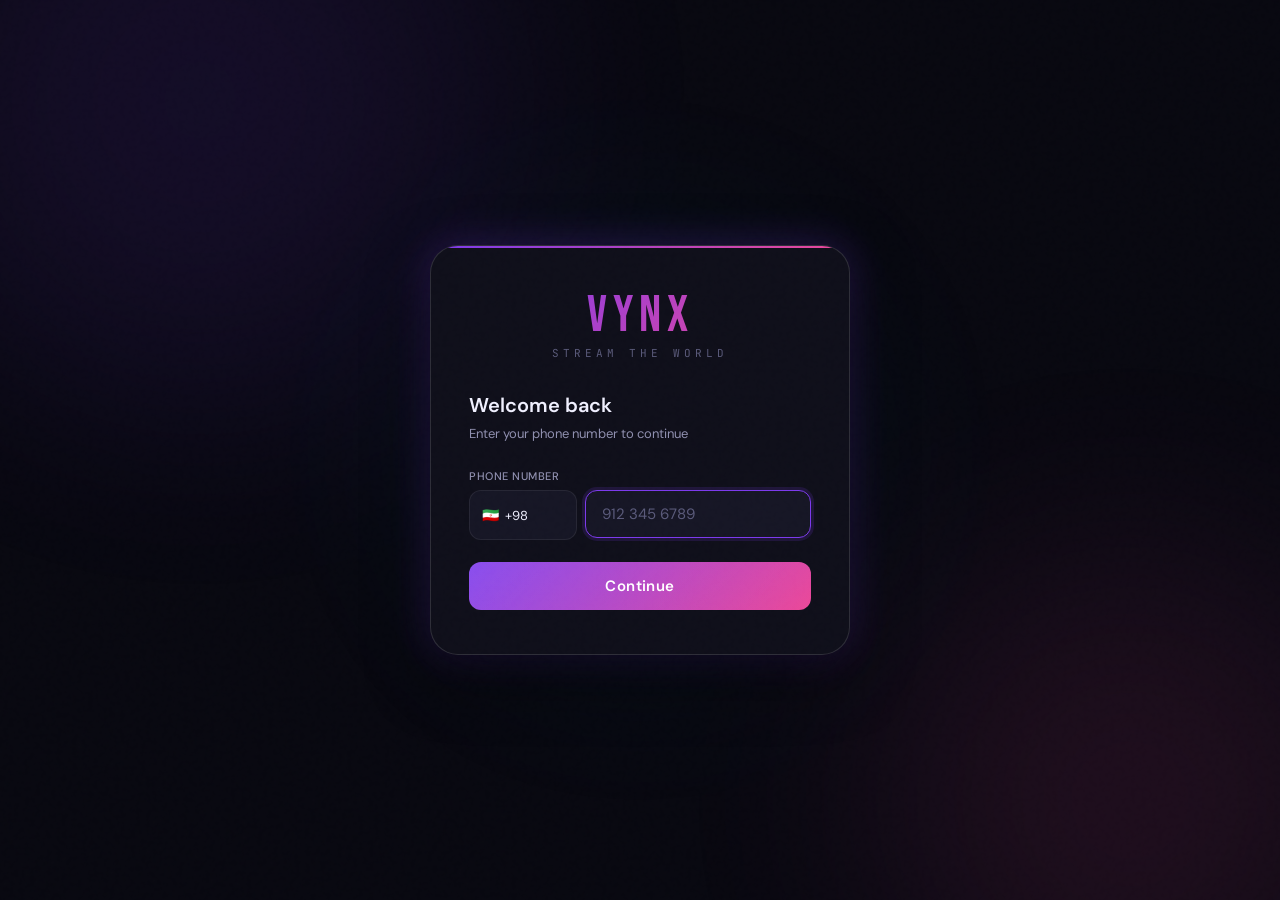
==== index.html @ dd4d424a "Add files via upload" ====
<!DOCTYPE html>
<html lang="en" dir="ltr">
<head>
<meta charset="UTF-8"/>
<meta name="viewport" content="width=device-width,initial-scale=1.0"/>
<title>VYNX — Stream the World</title>
<link rel="preconnect" href="https://fonts.googleapis.com"/>
<link rel="preconnect" href="https://fonts.gstatic.com" crossorigin/>
<link href="https://fonts.googleapis.com/css2?family=Bebas+Neue&family=DM+Sans:opsz,wght@9..40,300;9..40,400;9..40,500;9..40,600&family=JetBrains+Mono:wght@400;500&display=swap" rel="stylesheet"/>
<style>
*,*::before,*::after{box-sizing:border-box;margin:0;padding:0}
:root{
  --bg:#080810;--bg2:#0f0f1a;--bg3:#161625;--bg4:#1e1e30;
  --surface:#1a1a2e;--surface2:#22223a;
  --border:rgba(255,255,255,0.07);--border2:rgba(255,255,255,0.13);
  --text:#f0f0ff;--text2:#9090b0;--text3:#5a5a7a;
  --accent:#7c3aed;--accent2:#a855f7;--accent3:#c084fc;
  --gold:#f59e0b;--red:#ef4444;--green:#10b981;--cyan:#06b6d4;--pink:#ec4899;--orange:#f97316;
  --g1:linear-gradient(135deg,#7c3aed,#ec4899);
  --g2:linear-gradient(135deg,#06b6d4,#7c3aed);
  --g3:linear-gradient(135deg,#f59e0b,#ef4444);
  --r:12px;--rsm:8px;--rlg:20px;--rxl:28px;
  --sh:0 2px 8px rgba(0,0,0,.4);--shm:0 8px 32px rgba(0,0,0,.5);--shl:0 20px 60px rgba(0,0,0,.6);
  --sha:0 0 40px rgba(124,58,237,.3);
  --fd:'Bebas Neue',sans-serif;--fb:'DM Sans',sans-serif;--fm:'JetBrains Mono',monospace;
  --nh:60px;--bh:56px;
}
html{scroll-behavior:smooth}
body{font-family:var(--fb);background:var(--bg);color:var(--text);min-height:100vh;overflow-x:hidden;-webkit-font-smoothing:antialiased}
::-webkit-scrollbar{width:3px;height:3px}
::-webkit-scrollbar-track{background:var(--bg2)}
::-webkit-scrollbar-thumb{background:var(--accent);border-radius:2px}
button{cursor:pointer;border:none;background:none;font-family:inherit;color:inherit}
input{font-family:inherit}
img{display:block;max-width:100%}
video{display:block}
::selection{background:rgba(124,58,237,.35);color:#fff}
body::before{content:'';position:fixed;inset:0;opacity:.3;pointer-events:none;z-index:9999;
background-image:url("data:image/svg+xml,%3Csvg viewBox='0 0 200 200' xmlns='http://www.w3.org/2000/svg'%3E%3Cfilter id='n'%3E%3CfeTurbulence type='fractalNoise' baseFrequency='.85' numOctaves='4' stitchTiles='stitch'/%3E%3C/filter%3E%3Crect width='100%25' height='100%25' filter='url(%23n)' opacity='.05'/%3E%3C/svg%3E")}
.amb{position:fixed;inset:0;pointer-events:none;z-index:0;overflow:hidden}
.ab{position:absolute;border-radius:50%;filter:blur(120px);opacity:.1}
.ab1{width:600px;height:600px;background:var(--accent);top:-200px;left:-100px;animation:af1 22s ease-in-out infinite}
.ab2{width:500px;height:500px;background:var(--pink);bottom:-150px;right:-100px;animation:af2 26s ease-in-out infinite}
.ab3{width:350px;height:350px;background:var(--cyan);top:50%;left:50%;transform:translate(-50%,-50%);animation:af3 18s ease-in-out infinite}
@keyframes af1{0%,100%{transform:translate(0,0)}50%{transform:translate(50px,40px)}}
@keyframes af2{0%,100%{transform:translate(0,0)}50%{transform:translate(-60px,-50px)}}
@keyframes af3{0%,100%{transform:translate(-50%,-50%) scale(1)}50%{transform:translate(-50%,-50%) scale(1.2)}}
.page{position:relative;z-index:1;animation:pfi .35s ease}
@keyframes pfi{from{opacity:0;transform:translateY(10px)}to{opacity:1;transform:translateY(0)}}

/* ===== AUTH FIX - layout uses flex column ===== */
.auth-wrap{min-height:100vh;display:flex;align-items:center;justify-content:center;padding:24px;position:relative;z-index:1}
.auth-card{background:var(--bg2);border:1px solid var(--border2);border-radius:var(--rxl);padding:44px 38px;width:100%;max-width:420px;box-shadow:var(--shl),var(--sha);position:relative;overflow:hidden;display:flex;flex-direction:column}
.auth-card::before{content:'';position:absolute;top:0;left:0;right:0;height:2px;background:var(--g1)}
.auth-logo-text{font-family:var(--fd);font-size:52px;letter-spacing:6px;background:var(--g1);-webkit-background-clip:text;-webkit-text-fill-color:transparent;background-clip:text;line-height:1;text-align:center}
.auth-logo-sub{font-size:11px;color:var(--text3);letter-spacing:4px;text-transform:uppercase;margin-top:4px;font-family:var(--fm);text-align:center;margin-bottom:32px}
.auth-title{font-size:20px;font-weight:600;margin-bottom:6px;text-align:left}
.auth-sub{font-size:13px;color:var(--text2);margin-bottom:26px;line-height:1.5;text-align:left}
.fg{margin-bottom:16px;width:100%}
.fl{display:block;font-size:11px;font-weight:500;color:var(--text2);margin-bottom:7px;letter-spacing:.5px;text-transform:uppercase}
.fi{width:100%;background:var(--bg3);border:1.5px solid var(--border);border-radius:var(--r);padding:13px 16px;color:var(--text);font-size:15px;outline:none;transition:all .2s;display:block}
.fi:focus{border-color:var(--accent);box-shadow:0 0 0 3px rgba(124,58,237,.15)}
.fi::placeholder{color:var(--text3)}
.fi.err{border-color:var(--red)}
.ferr{font-size:12px;color:var(--red);margin-top:5px}
.phone-row{display:flex;gap:8px;width:100%}
.csel{background:var(--bg3);border:1.5px solid var(--border);border-radius:var(--r);padding:0 12px;color:var(--text);font-size:14px;display:flex;align-items:center;gap:6px;white-space:nowrap;min-width:108px;position:relative;cursor:pointer;transition:all .2s;height:50px;flex-shrink:0}
.csel.open{border-color:var(--accent)}
.cdrop{position:absolute;top:calc(100% + 6px);left:0;width:220px;background:var(--bg4);border:1px solid var(--border2);border-radius:var(--r);overflow-y:auto;max-height:220px;z-index:200;box-shadow:var(--shm)}
.copt{padding:10px 14px;display:flex;align-items:center;gap:10px;cursor:pointer;transition:background .15s;font-size:13px}
.copt:hover{background:var(--surface2)}
.phone-inp{flex:1;min-width:0}
.phone-inp .fi{width:100%}
.rel{position:relative}
.pwd-eye{position:absolute;right:13px;top:50%;transform:translateY(-50%);color:var(--text3);cursor:pointer;transition:color .2s;display:flex;align-items:center;background:none;border:none}
.pwd-eye:hover{color:var(--text2)}
.str-wrap{margin-top:7px;height:4px;background:var(--bg4);border-radius:2px;overflow:hidden}
.str-bar{height:100%;border-radius:2px;transition:width .4s,background .4s}
.str-label{font-size:11px;color:var(--text3);margin-top:4px;font-family:var(--fm)}
.btn-p{width:100%;padding:14px;border-radius:var(--r);background:var(--g1);color:#fff;font-size:15px;font-weight:600;letter-spacing:.4px;transition:all .2s;position:relative;overflow:hidden;margin-top:6px;border:none;cursor:pointer}
.btn-p:hover{transform:translateY(-1px);box-shadow:0 8px 24px rgba(124,58,237,.4)}
.btn-p:active{transform:translateY(0)}
.btn-p::after{content:'';position:absolute;inset:0;background:linear-gradient(135deg,rgba(255,255,255,.1),transparent)}
.btn-s{width:100%;padding:13px;border-radius:var(--r);background:var(--bg3);border:1.5px solid var(--border2);color:var(--text);font-size:15px;font-weight:500;transition:all .2s;margin-top:8px;cursor:pointer}
.btn-s:hover{border-color:var(--accent);background:var(--surface)}

/* ===== FOLLOW PAGE ===== */
.fpage{min-height:100vh;padding:32px 20px 40px;max-width:480px;margin:0 auto;position:relative;z-index:1}
.ftitle{font-family:var(--fd);font-size:36px;letter-spacing:2px;text-align:center;margin-bottom:6px}
.ftitle span{background:var(--g1);-webkit-background-clip:text;-webkit-text-fill-color:transparent;background-clip:text}
.fsub{color:var(--text2);font-size:13px;text-align:center;margin-bottom:20px;line-height:1.5}
.fnotice{display:flex;align-items:center;gap:8px;background:rgba(124,58,237,.12);border:1px solid rgba(124,58,237,.3);border-radius:var(--r);padding:10px 14px;margin-bottom:16px;font-size:13px;color:var(--accent3)}
.flist{display:flex;flex-direction:column;gap:6px;margin-bottom:20px;max-height:55vh;overflow-y:auto}
.fitem{display:flex;align-items:center;gap:12px;padding:12px 14px;border-radius:var(--r);background:var(--bg2);border:1px solid var(--border);transition:all .2s;cursor:pointer}
.fitem:hover{border-color:var(--border2);background:var(--bg3)}
.fitem.followed{border-color:rgba(124,58,237,.4);background:rgba(124,58,237,.05)}
.fname{font-weight:500;font-size:14px;flex:1}
.fvids{font-size:11px;color:var(--text3);font-family:var(--fm);margin-top:2px}
.fbtn{padding:7px 16px;border-radius:20px;font-size:13px;font-weight:600;transition:all .2s;flex-shrink:0;cursor:pointer;border:none}
.fbtn.un{background:transparent;border:1.5px solid var(--border2);color:var(--text2)}
.fbtn.fo{background:var(--g1);color:#fff}
.fbtn.fo:hover{box-shadow:0 4px 16px rgba(124,58,237,.4)}

/* ===== TOP BAR ===== */
.topbar{position:fixed;top:0;left:0;right:0;z-index:200;background:rgba(8,8,16,.88);backdrop-filter:blur(20px) saturate(1.5);border-bottom:1px solid var(--border)}
.tbi{display:flex;align-items:center;justify-content:space-between;padding:0 18px;height:var(--nh)}
.brand{display:flex;align-items:center;gap:8px}
.brand-text{font-family:var(--fd);font-size:30px;letter-spacing:4px;background:var(--g1);-webkit-background-clip:text;-webkit-text-fill-color:transparent;background-clip:text;line-height:1}
.tactions{display:flex;align-items:center;gap:6px}
.ibtn{width:40px;height:40px;border-radius:10px;display:flex;align-items:center;justify-content:center;color:var(--text2);background:var(--bg3);border:1px solid var(--border);transition:all .2s}
.ibtn:hover{color:var(--text);border-color:var(--accent);background:var(--surface);box-shadow:0 0 14px rgba(124,58,237,.2)}
.ibtn.act{color:var(--accent3);border-color:var(--accent);background:rgba(124,58,237,.1)}
.ibtn svg{width:20px;height:20px;fill:currentColor}

/* ===== FILTER BAR ===== */
.fbar{display:flex;align-items:center;gap:8px;padding:0 18px;height:var(--bh);overflow-x:auto;scrollbar-width:none;border-top:1px solid var(--border)}
.fbar::-webkit-scrollbar{display:none}
.fbar-label{font-size:11px;font-family:var(--fm);color:var(--text3);letter-spacing:1px;text-transform:uppercase;white-space:nowrap;flex-shrink:0}
.fchip{padding:7px 16px;border-radius:20px;font-size:13px;font-weight:500;white-space:nowrap;transition:all .2s;cursor:pointer;flex-shrink:0;background:var(--bg3);border:1.5px solid var(--border);color:var(--text2)}
.fchip:hover{border-color:var(--accent3);color:var(--text)}
.fchip.act{background:var(--g1);color:#fff;border-color:transparent;box-shadow:0 4px 14px rgba(124,58,237,.35)}

/* ===== BOTTOM NAV ===== */
.botnav{position:fixed;bottom:0;left:0;right:0;z-index:200;background:rgba(8,8,16,.92);backdrop-filter:blur(20px);border-top:1px solid var(--border);display:flex;align-items:center;justify-content:space-around;height:var(--bh);padding:0 10px}
.ni{display:flex;flex-direction:column;align-items:center;gap:3px;cursor:pointer;transition:all .2s;padding:8px 20px;border-radius:12px;min-width:72px}
.ni:hover{background:var(--bg3)}
.ni.act{color:var(--accent3)}
.ni-icon{display:flex;align-items:center;justify-content:center;transition:transform .2s;width:22px;height:22px}
.ni-icon svg{width:22px;height:22px;fill:currentColor}
.ni.act .ni-icon{transform:scale(1.15)}
.ni-lbl{font-size:10px;font-weight:600;letter-spacing:.5px;text-transform:uppercase}
.ni.act .ni-lbl{color:var(--accent3)}
.ni:not(.act) .ni-lbl{color:var(--text3)}
.ni:not(.act) .ni-icon{color:var(--text3)}

/* ===== STORIES ===== */
.stories-sec{padding:14px 18px 6px;margin-top:calc(var(--nh) + var(--bh));/* FIX: lock horizontal scroll on stories */}
.stories-scroll{display:flex;gap:14px;overflow-x:auto;scrollbar-width:none;padding-bottom:4px;touch-action:pan-x}
.stories-scroll::-webkit-scrollbar{display:none}
/* FIX: prevent normal scroll from propagating to stories */
.stories-scroll{overscroll-behavior-x:contain}
.sitem{display:flex;flex-direction:column;align-items:center;gap:6px;cursor:pointer;flex-shrink:0;width:72px}
.savtr-wrap{position:relative;width:72px;height:72px}
.savtr{width:64px;height:64px;border-radius:50%;object-fit:cover;position:absolute;top:4px;left:4px}
.savtr-ph{width:64px;height:64px;border-radius:50%;display:flex;align-items:center;justify-content:center;font-weight:700;font-size:22px;color:#fff;position:absolute;top:4px;left:4px}
.story-ring{position:absolute;top:0;left:0;width:72px;height:72px;pointer-events:none}
.sname{font-size:11px;color:var(--text2);width:72px;overflow:hidden;text-overflow:ellipsis;white-space:nowrap;text-align:center}
.add-story-dot{position:absolute;bottom:2px;right:2px;width:20px;height:20px;border-radius:50%;background:var(--g1);display:flex;align-items:center;justify-content:center;font-size:12px;border:2px solid var(--bg);z-index:2;color:#fff}

/* ===== STORY VIEWER ===== */
.sv{position:fixed;inset:0;z-index:600;background:#000;display:flex;flex-direction:column;overscroll-behavior:none}
/* FIX: progress bar fills based on video time not CSS animation */
.sv-prog{display:flex;gap:4px;padding:14px 14px 8px;position:relative;z-index:2}
.sv-seg{flex:1;height:3px;background:rgba(255,255,255,.25);border-radius:2px;overflow:hidden}
.sv-fill{height:100%;border-radius:2px;background:#fff;transition:width .1s linear}
.sv-fill.done{width:100%!important}
.sv-fill.pend{width:0!important}
.sv-head{display:flex;align-items:center;justify-content:space-between;padding:0 14px 12px;position:relative;z-index:2}
.sv-person{display:flex;align-items:center;gap:10px;cursor:pointer}
.sv-mavtr{width:38px;height:38px;border-radius:50%;border:2px solid rgba(255,255,255,.7);object-fit:cover;flex-shrink:0}
.sv-pname{font-weight:600;font-size:14px;color:#fff}
.sv-time{font-size:11px;color:rgba(255,255,255,.6);margin-top:1px;font-family:var(--fm)}
.sv-close{font-size:26px;color:rgba(255,255,255,.85);cursor:pointer;padding:4px;line-height:1;background:none;border:none;display:flex;align-items:center}
.sv-close svg{width:22px;height:22px;fill:currentColor}
.sv-media{flex:1;position:relative;overflow:hidden}
.sv-media video,.sv-media img{width:100%;height:100%;object-fit:contain}
.sv-tap-l,.sv-tap-r{position:absolute;top:0;bottom:0;width:40%;z-index:10;cursor:pointer}
.sv-tap-l{left:0}
.sv-tap-r{right:0}
.sv-gtop{position:absolute;top:0;left:0;right:0;height:180px;background:linear-gradient(to bottom,rgba(0,0,0,.75),transparent);pointer-events:none;z-index:1}
.sv-gbot{position:absolute;bottom:0;left:0;right:0;height:120px;background:linear-gradient(to top,rgba(0,0,0,.6),transparent);pointer-events:none;z-index:1}

/* ===== FEED ===== */
.feed-sec{padding:10px 18px 100px}
.feed-grid{display:grid;gap:14px}
@media(min-width:580px){.feed-grid{grid-template-columns:repeat(2,1fr)}}
@media(min-width:900px){.feed-grid{grid-template-columns:repeat(3,1fr)}}
.vc{background:var(--bg2);border:1px solid var(--border);border-radius:var(--rlg);overflow:hidden;transition:all .25s;cursor:pointer;position:relative}
.vc:hover{border-color:var(--border2);transform:translateY(-2px);box-shadow:var(--shm)}
.vc-thumb{position:relative;aspect-ratio:16/9;background:var(--bg3);overflow:hidden}
.vc-thumb img{width:100%;height:100%;object-fit:cover;transition:transform .3s}
.vc:hover .vc-thumb img{transform:scale(1.04)}
.vc-thumb-ph{width:100%;height:100%;display:flex;align-items:center;justify-content:center;color:var(--text3)}
.vc-thumb-ph svg{width:44px;height:44px;fill:currentColor;opacity:.4}
.vc-dur{position:absolute;bottom:10px;right:10px;background:rgba(0,0,0,.75);backdrop-filter:blur(4px);padding:3px 8px;border-radius:6px;font-size:12px;font-family:var(--fm)}
.vc-fmt{position:absolute;top:10px;left:10px;background:var(--g1);padding:3px 8px;border-radius:6px;font-size:11px;font-weight:600;letter-spacing:.4px}
.vc-play{position:absolute;inset:0;display:flex;align-items:center;justify-content:center;opacity:0;transition:opacity .2s}
.vc:hover .vc-play{opacity:1}
.vc-play-btn{width:52px;height:52px;border-radius:50%;background:rgba(124,58,237,.85);backdrop-filter:blur(8px);display:flex;align-items:center;justify-content:center}
.vc-play-btn svg{width:22px;height:22px;fill:#fff;margin-left:3px}
.vc-info{padding:12px 15px 14px}
.vc-prow{display:flex;align-items:center;gap:10px;margin-bottom:9px}
.vc-pavtr{width:30px;height:30px;border-radius:50%;object-fit:cover;flex-shrink:0}
.vc-pname{font-size:13px;color:var(--accent3);font-weight:500;cursor:pointer}
.vc-pname:hover{text-decoration:underline}
.vc-date{font-size:11px;color:var(--text3);font-family:var(--fm);margin-left:auto}
.vc-title{font-size:15px;font-weight:600;line-height:1.3;margin-bottom:9px}
.vc-tags{display:flex;gap:6px;flex-wrap:wrap;align-items:center}
.vc-tag{padding:3px 9px;border-radius:6px;font-size:11px;font-family:var(--fm);background:rgba(124,58,237,.12);color:var(--accent3);border:1px solid rgba(124,58,237,.2);display:flex;align-items:center;gap:4px}
.vc-tag svg{width:12px;height:12px;fill:currentColor}

/* ===== REELS - distinct UI ===== */
.reels-page{padding:calc(var(--nh) + var(--bh) + 14px) 0 100px}
.reels-header{padding:0 18px 16px;display:flex;align-items:center;justify-content:space-between}
.reels-title{font-family:var(--fd);font-size:28px;letter-spacing:2px;display:flex;align-items:center;gap:10px}
.rdot{width:8px;height:8px;border-radius:50%;background:var(--red);animation:rp 1.5s ease infinite;flex-shrink:0}
@keyframes rp{0%,100%{transform:scale(1);opacity:1}50%{transform:scale(1.5);opacity:.7}}
.reels-count{font-size:12px;color:var(--text3);font-family:var(--fm)}
.reels-grid{display:grid;grid-template-columns:repeat(2,1fr);gap:2px;padding:0 0 20px}
@media(min-width:600px){.reels-grid{grid-template-columns:repeat(3,1fr)}}
@media(min-width:900px){.reels-grid{grid-template-columns:repeat(4,1fr)}}
.reel-card{aspect-ratio:9/16;position:relative;overflow:hidden;cursor:pointer;background:var(--bg3)}
.reel-card img{width:100%;height:100%;object-fit:cover;transition:transform .3s}
.reel-card:hover img{transform:scale(1.06)}
.reel-overlay{position:absolute;inset:0;background:linear-gradient(to top,rgba(0,0,0,.75) 0%,transparent 50%);display:flex;flex-direction:column;justify-content:flex-end;padding:10px}
.reel-title{font-size:12px;font-weight:600;color:#fff;line-height:1.3;margin-bottom:4px;display:-webkit-box;-webkit-line-clamp:2;-webkit-box-orient:vertical;overflow:hidden}
.reel-meta{display:flex;align-items:center;gap:6px}
.reel-avtr{width:22px;height:22px;border-radius:50%;object-fit:cover;border:1.5px solid rgba(255,255,255,.6)}
.reel-pname{font-size:11px;color:rgba(255,255,255,.8);flex:1;overflow:hidden;text-overflow:ellipsis;white-space:nowrap}
.reel-views{font-size:10px;color:rgba(255,255,255,.6);font-family:var(--fm);display:flex;align-items:center;gap:3px}
.reel-views svg{width:10px;height:10px;fill:currentColor}
.reel-dur{position:absolute;top:8px;right:8px;background:rgba(0,0,0,.65);padding:2px 6px;border-radius:4px;font-size:10px;font-family:var(--fm);color:#fff}
.reel-play{position:absolute;inset:0;display:flex;align-items:center;justify-content:center;opacity:0;transition:opacity .2s;background:rgba(0,0,0,.2)}
.reel-card:hover .reel-play{opacity:1}
.reel-play-btn{width:44px;height:44px;border-radius:50%;background:rgba(124,58,237,.85);display:flex;align-items:center;justify-content:center}
.reel-play-btn svg{width:18px;height:18px;fill:#fff;margin-left:3px}

/* ===== SEARCH OVERLAY ===== */
.srch-ov{position:fixed;inset:0;z-index:400;background:rgba(8,8,16,.96);backdrop-filter:blur(20px);display:flex;flex-direction:column;align-items:center;padding:70px 18px 20px;animation:pfi .2s ease}
.srch-box{width:100%;max-width:560px;position:relative}
.srch-inp{width:100%;background:var(--bg3);border:2px solid var(--accent);border-radius:var(--rlg);padding:15px 48px 15px 20px;color:var(--text);font-size:17px;outline:none;box-shadow:0 0 30px rgba(124,58,237,.25);font-family:var(--fb)}
.srch-inp::placeholder{color:var(--text3)}
.srch-x{position:absolute;right:14px;top:50%;transform:translateY(-50%);color:var(--text2);cursor:pointer;padding:4px;background:none;border:none;display:flex;align-items:center}
.srch-x svg{width:20px;height:20px;fill:currentColor}
.srch-results{width:100%;max-width:560px;margin-top:18px;display:flex;flex-direction:column;gap:6px}
.srch-tags{width:100%;max-width:560px;margin-top:16px}
.srch-tag-title{font-size:11px;color:var(--text3);letter-spacing:2px;text-transform:uppercase;font-family:var(--fm);margin-bottom:10px}
.srch-tag-chips{display:flex;flex-wrap:wrap;gap:8px}
.srch-tag-chip{padding:6px 14px;border-radius:20px;font-size:12px;font-weight:500;background:rgba(124,58,237,.12);border:1px solid rgba(124,58,237,.25);color:var(--accent3);cursor:pointer;transition:all .2s}
.srch-tag-chip:hover{background:rgba(124,58,237,.22)}
.sres-item{display:flex;align-items:center;gap:12px;padding:12px 14px;background:var(--bg2);border:1px solid var(--border);border-radius:var(--r);cursor:pointer;transition:all .2s}
.sres-item:hover{border-color:var(--accent);background:var(--bg3)}
.sres-name{font-weight:500;font-size:14px}
.sres-meta{font-size:12px;color:var(--text3);font-family:var(--fm);margin-top:2px}
.sres-empty{color:var(--text2);text-align:center;margin-top:40px;font-size:15px}

/* ===== CAT OVERLAY ===== */
.cat-ov{position:fixed;inset:0;z-index:400;background:rgba(8,8,16,.96);backdrop-filter:blur(20px);display:flex;flex-direction:column;align-items:center;padding:0;overflow-y:auto;animation:pfi .2s ease}
.cat-inner{width:100%;max-width:500px;padding:24px 20px 40px;margin:0 auto}
.cat-topbar{display:flex;align-items:center;justify-content:space-between;margin-bottom:28px;padding-top:10px}
.cat-title{font-family:var(--fd);font-size:34px;letter-spacing:3px}
.cat-x{font-size:28px;color:var(--text);cursor:pointer;padding:4px;background:none;border:none;line-height:1;display:flex;align-items:center}
.cat-x svg{width:24px;height:24px;fill:currentColor}
.cat-grid{display:grid;grid-template-columns:repeat(2,1fr);gap:10px}
.cat-item{padding:18px;border-radius:var(--rlg);cursor:pointer;transition:all .25s;border:1.5px solid transparent;text-align:center;position:relative;overflow:hidden}
.cat-item:hover{transform:translateY(-2px);box-shadow:var(--shm)}
.cat-item.sel{border-color:var(--accent3)!important;box-shadow:0 0 20px rgba(124,58,237,.3)}
.cat-icon{font-size:30px;margin-bottom:7px;display:flex;align-items:center;justify-content:center}
.cat-icon svg{width:30px;height:30px;fill:currentColor}
.cat-name{font-weight:600;font-size:13px}
.cat-count{font-size:11px;opacity:.7;font-family:var(--fm);margin-top:2px}

/* ===== VIDEO MODAL - improved player UI ===== */
.vmov{position:fixed;inset:0;z-index:700;background:rgba(0,0,0,.97);backdrop-filter:blur(16px);display:flex;flex-direction:column;align-items:center;justify-content:flex-start;overflow-y:auto;animation:pfi .2s ease}
.vmov-inner{width:100%;max-width:860px;padding:20px}
.vmov-head{display:flex;justify-content:space-between;align-items:flex-start;margin-bottom:14px;gap:12px}
.vmov-title{font-size:19px;font-weight:600;line-height:1.3;flex:1}
.vmov-x{color:var(--text2);line-height:1;flex-shrink:0;background:none;border:none;transition:color .2s;display:flex;align-items:center;padding:4px}
.vmov-x svg{width:26px;height:26px;fill:currentColor}
.vmov-x:hover{color:var(--accent3)}
/* Custom video player */
.vplayer-wrap{position:relative;width:100%;border-radius:var(--rlg);overflow:hidden;background:#000;aspect-ratio:16/9}
.vplayer-wrap video{width:100%;height:100%;display:block;object-fit:contain}
.vplayer-ui{position:absolute;bottom:0;left:0;right:0;padding:0 16px 16px;background:linear-gradient(to top,rgba(0,0,0,.9) 0%,rgba(0,0,0,.5) 60%,transparent 100%);opacity:0;transition:opacity .25s}
.vplayer-wrap:hover .vplayer-ui,.vplayer-wrap.paused .vplayer-ui{opacity:1}
.vplayer-timeline{position:relative;height:4px;background:rgba(255,255,255,.2);border-radius:2px;cursor:pointer;margin-bottom:12px;transition:height .15s}
.vplayer-timeline:hover{height:6px}
.vplayer-progress{position:absolute;left:0;top:0;height:100%;background:var(--g1);border-radius:2px;pointer-events:none}
.vplayer-buf{position:absolute;left:0;top:0;height:100%;background:rgba(255,255,255,.2);border-radius:2px;pointer-events:none}
.vplayer-thumb{position:absolute;top:50%;width:14px;height:14px;border-radius:50%;background:#fff;transform:translate(-50%,-50%);box-shadow:0 2px 6px rgba(0,0,0,.4);pointer-events:none;opacity:0;transition:opacity .15s}
.vplayer-timeline:hover .vplayer-thumb{opacity:1}
.vplayer-controls{display:flex;align-items:center;gap:12px}
.vplayer-btn{color:#fff;background:none;border:none;cursor:pointer;display:flex;align-items:center;padding:4px;border-radius:6px;transition:background .15s}
.vplayer-btn:hover{background:rgba(255,255,255,.1)}
.vplayer-btn svg{width:22px;height:22px;fill:currentColor}
.vplayer-time{font-family:var(--fm);font-size:12px;color:rgba(255,255,255,.8);white-space:nowrap}
.vplayer-vol{display:flex;align-items:center;gap:6px}
.vplayer-vol-slider{-webkit-appearance:none;appearance:none;height:3px;border-radius:2px;background:rgba(255,255,255,.3);width:70px;cursor:pointer;outline:none}
.vplayer-vol-slider::-webkit-slider-thumb{-webkit-appearance:none;width:12px;height:12px;border-radius:50%;background:#fff;cursor:pointer}
.vplayer-spacer{flex:1}
.vplayer-big-play{position:absolute;inset:0;display:flex;align-items:center;justify-content:center;cursor:pointer;background:none;border:none}
.vplayer-big-play-btn{width:68px;height:68px;border-radius:50%;background:rgba(124,58,237,.85);backdrop-filter:blur(8px);display:flex;align-items:center;justify-content:center;transition:transform .2s,background .2s}
.vplayer-big-play-btn:hover{transform:scale(1.08);background:var(--accent)}
.vplayer-big-play-btn svg{width:28px;height:28px;fill:#fff;margin-left:4px}
.vplayer-wrap.playing .vplayer-big-play{opacity:0;pointer-events:none}
.vmov-info{margin-top:14px;padding:14px;background:var(--bg2);border:1px solid var(--border);border-radius:var(--r)}
.vmov-prow{display:flex;align-items:center;gap:10px;cursor:pointer;margin-bottom:10px}
.vmov-prow:hover .vmov-pname{color:var(--accent3)}
.vmov-pname{font-weight:600;font-size:15px;transition:color .2s}
.vmov-meta{font-size:12px;color:var(--text3);font-family:var(--fm);margin-top:2px}

/* ===== PERSON PAGE - no filter/search ===== */
.pp{padding:0 0 100px}
.pp-hero{padding:calc(var(--nh) + 16px) 18px 22px;background:linear-gradient(to bottom,rgba(124,58,237,.08),transparent);border-bottom:1px solid var(--border)}
.pp-top{display:flex;align-items:flex-start;gap:16px}
.pp-avtr-wrap{cursor:pointer;flex-shrink:0}
.pp-avtr{width:78px;height:78px;border-radius:50%;object-fit:cover;border:2px solid var(--border2)}
.pp-info{flex:1;min-width:0}
.pp-name{font-size:20px;font-weight:700;margin-bottom:3px}
.pp-cnt{font-size:12px;color:var(--text3);font-family:var(--fm);margin-bottom:8px}
.pp-bio{font-size:13px;color:var(--text2);line-height:1.55;margin-bottom:12px}
.pp-fbtn{padding:9px 24px;border-radius:20px;font-size:13px;font-weight:600;transition:all .2s;cursor:pointer;border:none}
.pp-fbtn.fo{background:var(--g1);color:#fff}
.pp-fbtn.fo:hover{box-shadow:0 6px 20px rgba(124,58,237,.4)}
.pp-fbtn.un{background:var(--bg3);border:1.5px solid var(--border2);color:var(--text2)}
.pp-sort-bar{display:flex;gap:8px;padding:12px 18px 0;overflow-x:auto;scrollbar-width:none}
.pp-sort-bar::-webkit-scrollbar{display:none}
.sch{padding:6px 13px;border-radius:16px;font-size:12px;font-weight:500;cursor:pointer;transition:all .2s;background:var(--bg3);border:1px solid var(--border);color:var(--text2);white-space:nowrap}
.sch.act{background:rgba(124,58,237,.15);border-color:var(--accent);color:var(--accent3)}
.pp-grid{padding:12px 18px;display:flex;flex-direction:column;gap:12px}

/* ===== PROFILE - full edit ===== */
.prof-page{padding:calc(var(--nh) + 16px) 18px 100px}
.prof-hero{background:var(--bg2);border:1px solid var(--border);border-radius:var(--rxl);padding:28px 20px;margin-bottom:18px;position:relative;overflow:hidden;text-align:center}
.prof-hero::before{content:'';position:absolute;top:0;left:0;right:0;height:2px;background:var(--g1)}
.prof-avtr-btn{position:relative;display:inline-block;cursor:pointer;margin-bottom:12px}
.avtr-edit{position:absolute;inset:0;border-radius:50%;background:rgba(0,0,0,.6);display:flex;align-items:center;justify-content:center;opacity:0;transition:opacity .2s}
.avtr-edit svg{width:24px;height:24px;fill:#fff}
.prof-avtr-btn:hover .avtr-edit{opacity:1}
.prof-name{font-size:21px;font-weight:700;margin-bottom:2px}
.prof-username{font-size:13px;color:var(--accent3);font-family:var(--fm);margin-bottom:4px}
.prof-bio-disp{font-size:13px;color:var(--text2);margin-bottom:4px;line-height:1.5}
.prof-phone{font-size:12px;color:var(--text3);font-family:var(--fm);margin-bottom:16px}
.prof-actions{display:flex;gap:10px;justify-content:center;flex-wrap:wrap}
.prof-act-btn{padding:9px 20px;border-radius:20px;font-size:13px;font-weight:600;cursor:pointer;transition:all .2s;border:none;display:flex;align-items:center;gap:6px}
.prof-act-btn svg{width:15px;height:15px;fill:currentColor}
.prof-act-btn.primary{background:var(--g1);color:#fff}
.prof-act-btn.primary:hover{box-shadow:0 6px 20px rgba(124,58,237,.4)}
.prof-act-btn.sec{background:var(--bg3);border:1.5px solid var(--border2);color:var(--text2)}
.prof-act-btn.sec:hover{border-color:var(--accent);color:var(--text)}
.prof-act-btn.danger{background:rgba(239,68,68,.12);border:1.5px solid rgba(239,68,68,.3);color:var(--red)}
.prof-act-btn.danger:hover{background:rgba(239,68,68,.2)}
.prof-stats{display:flex;background:var(--bg2);border:1px solid var(--border);border-radius:var(--rlg);overflow:hidden;margin-bottom:18px}
.stat-i{flex:1;padding:14px 8px;text-align:center;border-right:1px solid var(--border);cursor:pointer;transition:background .2s}
.stat-i:last-child{border-right:none}
.stat-i:hover{background:var(--bg3)}
.stat-n{font-family:var(--fd);font-size:26px;letter-spacing:1px;background:var(--g1);-webkit-background-clip:text;-webkit-text-fill-color:transparent;background-clip:text;line-height:1}
.stat-l{font-size:10px;color:var(--text3);margin-top:4px;letter-spacing:1px;text-transform:uppercase}
.prof-sec{margin-bottom:18px}
.prof-sec-title{font-size:11px;color:var(--text3);letter-spacing:2px;text-transform:uppercase;font-family:var(--fm);margin-bottom:10px;padding-left:2px}
.fw-list{display:flex;flex-direction:column;gap:6px}
.fw-item{display:flex;align-items:center;gap:12px;padding:12px 14px;background:var(--bg2);border:1px solid var(--border);border-radius:var(--r);cursor:pointer;transition:all .2s}
.fw-item:hover{border-color:var(--accent);background:var(--bg3)}
.fw-avn{font-weight:500;font-size:14px}
.fw-avm{font-size:11px;color:var(--text3);font-family:var(--fm);margin-top:2px}
/* Stories strip - image AND video support */
.my-stories-strip{display:flex;gap:8px;overflow-x:auto;scrollbar-width:none;padding-bottom:6px}
.my-stories-strip::-webkit-scrollbar{display:none}
.my-st-item{flex-shrink:0;width:72px;height:100px;border-radius:var(--rsm);overflow:hidden;position:relative;background:var(--bg3);cursor:pointer}
.my-st-item video,.my-st-item img{width:100%;height:100%;object-fit:cover}
.my-st-overlay{position:absolute;inset:0;background:rgba(0,0,0,.35);display:flex;align-items:center;justify-content:center}
.my-st-overlay svg{width:22px;height:22px;fill:#fff}
.my-st-del{position:absolute;top:4px;right:4px;width:20px;height:20px;border-radius:50%;background:rgba(239,68,68,.85);display:flex;align-items:center;justify-content:center;cursor:pointer;border:none;z-index:5}
.my-st-del svg{width:12px;height:12px;fill:#fff}
.my-st-add{flex-shrink:0;width:72px;height:100px;border-radius:var(--rsm);border:2px dashed var(--border2);display:flex;flex-direction:column;align-items:center;justify-content:center;cursor:pointer;color:var(--text3);transition:all .2s;gap:4px}
.my-st-add svg{width:26px;height:26px;fill:currentColor}
.my-st-add:hover{border-color:var(--accent);color:var(--accent3)}
.my-st-add-lbl{font-size:9px;text-transform:uppercase;letter-spacing:.5px;font-family:var(--fm)}
.settings-list{display:flex;flex-direction:column;gap:6px}
.set-item{display:flex;align-items:center;gap:14px;padding:13px 16px;background:var(--bg2);border:1px solid var(--border);border-radius:var(--r);cursor:pointer;transition:all .2s}
.set-item:hover{border-color:var(--border2);background:var(--bg3)}
.set-icon{width:32px;text-align:center;flex-shrink:0;display:flex;align-items:center;justify-content:center}
.set-icon svg{width:18px;height:18px;fill:currentColor;color:var(--text2)}
.set-label{flex:1;font-size:14px;font-weight:500}
.set-val{font-size:12px;color:var(--text3)}
.set-chev{color:var(--text3);font-size:12px}

/* ===== EDIT PROFILE MODAL ===== */
.edit-modal{position:fixed;inset:0;z-index:800;background:rgba(0,0,0,.85);backdrop-filter:blur(16px);display:flex;align-items:center;justify-content:center;padding:24px;animation:pfi .2s ease}
.edit-card{background:var(--bg2);border:1px solid var(--border2);border-radius:var(--rxl);padding:32px 28px;width:100%;max-width:440px;position:relative;max-height:90vh;overflow-y:auto}
.edit-card::before{content:'';position:absolute;top:0;left:0;right:0;height:2px;background:var(--g1);border-radius:var(--rxl) var(--rxl) 0 0}
.edit-title{font-size:18px;font-weight:700;margin-bottom:24px;display:flex;align-items:center;justify-content:space-between}
.edit-close{color:var(--text2);display:flex;align-items:center;padding:4px;background:none;border:none;cursor:pointer}
.edit-close svg{width:22px;height:22px;fill:currentColor}

/* ===== BACK BTN ===== */
.back-btn{display:flex;align-items:center;gap:6px;font-size:14px;color:var(--text2);cursor:pointer;padding:6px 10px;border-radius:8px;transition:all .2s;background:none;border:none}
.back-btn:hover{color:var(--text);background:var(--bg3)}
.back-btn svg{width:18px;height:18px;fill:currentColor}

/* ===== TOAST ===== */
.toast{position:fixed;bottom:70px;left:50%;transform:translateX(-50%);background:var(--bg4);border:1px solid var(--border2);padding:11px 20px;border-radius:var(--r);z-index:1000;font-size:14px;box-shadow:var(--shm);animation:tin .3s ease,tout .3s ease 2.5s forwards;white-space:nowrap}
@keyframes tin{from{opacity:0;transform:translateX(-50%) translateY(10px)}to{opacity:1;transform:translateX(-50%) translateY(0)}}
@keyframes tout{to{opacity:0;transform:translateX(-50%) translateY(10px)}}

/* ===== EMPTY ===== */
.empty{text-align:center;padding:50px 20px;display:flex;flex-direction:column;align-items:center;gap:10px;grid-column:1/-1}
.empty-icon{opacity:.35;display:flex;align-items:center;justify-content:center}
.empty-icon svg{width:44px;height:44px;fill:currentColor}
.empty-title{font-size:17px;font-weight:600;color:var(--text2)}
.empty-sub{font-size:13px;color:var(--text3);line-height:1.5;max-width:250px}

@media(min-width:900px){
  .tbi,.fbar,.stories-sec,.feed-sec,.prof-page{max-width:960px;margin-left:auto;margin-right:auto}
  .reels-page,.reels-grid{max-width:1200px;margin-left:auto;margin-right:auto}
}
</style>
</head>
<body>
<div class="amb"><div class="ab ab1"></div><div class="ab ab2"></div><div class="ab ab3"></div></div>
<div id="root"></div>

<script>
/* ============================================================
   VYNX — Stream the World  |  index-pro-max
   ============================================================ */

/* ===== SVG ICONS ===== */
const IC={
  home:`<svg viewBox="0 0 24 24"><path d="M10 20v-6h4v6h5v-8h3L12 3 2 12h3v8z"/></svg>`,
  reels:`<svg viewBox="0 0 24 24"><path d="M18 3v2h-2V3H8v2H6V3H4v18h2v-2h2v2h8v-2h2v2h2V3h-2zM8 17H6v-2h2v2zm0-4H6v-2h2v2zm0-4H6V7h2v2zm10 8h-2v-2h2v2zm0-4h-2v-2h2v2zm0-4h-2V7h2v2z"/></svg>`,
  profile:`<svg viewBox="0 0 24 24"><path d="M12 12c2.21 0 4-1.79 4-4s-1.79-4-4-4-4 1.79-4 4 1.79 4 4 4zm0 2c-2.67 0-8 1.34-8 4v2h16v-2c0-2.66-5.33-4-8-4z"/></svg>`,
  search:`<svg viewBox="0 0 24 24"><path d="M15.5 14h-.79l-.28-.27A6.47 6.47 0 0 0 16 9.5 6.5 6.5 0 1 0 9.5 16c1.61 0 3.09-.59 4.23-1.57l.27.28v.79l5 4.99L20.49 19l-4.99-5zm-6 0C7.01 14 5 11.99 5 9.5S7.01 5 9.5 5 14 7.01 14 9.5 11.99 14 9.5 14z"/></svg>`,
  flash:`<svg viewBox="0 0 24 24"><path d="M7 2v11h3v9l7-12h-4l4-8z"/></svg>`,
  play:`<svg viewBox="0 0 24 24"><path d="M8 5v14l11-7z"/></svg>`,
  pause:`<svg viewBox="0 0 24 24"><path d="M6 19h4V5H6v14zm8-14v14h4V5h-4z"/></svg>`,
  mute:`<svg viewBox="0 0 24 24"><path d="M16.5 12A4.5 4.5 0 0 0 14 7.97v2.21l2.45 2.45c.03-.2.05-.41.05-.63zm2.5 0c0 .94-.2 1.82-.54 2.64l1.51 1.51C20.63 14.91 21 13.5 21 12c0-4.28-2.99-7.86-7-8.77v2.06c2.89.86 5 3.54 5 6.71zM4.27 3L3 4.27 7.73 9H3v6h4l5 5v-6.73l4.25 4.25c-.67.52-1.42.93-2.25 1.18v2.06c1.38-.31 2.63-.95 3.69-1.81L19.73 21 21 19.73l-9-9L4.27 3zM12 4L9.91 6.09 12 8.18V4z"/></svg>`,
  vol:`<svg viewBox="0 0 24 24"><path d="M3 9v6h4l5 5V4L7 9H3zm13.5 3A4.5 4.5 0 0 0 14 7.97v8.05c1.48-.73 2.5-2.25 2.5-4.02z"/></svg>`,
  full:`<svg viewBox="0 0 24 24"><path d="M7 14H5v5h5v-2H7v-3zm-2-4h2V7h3V5H5v5zm12 7h-3v2h5v-5h-2v3zM14 5v2h3v3h2V5h-5z"/></svg>`,
  close:`<svg viewBox="0 0 24 24"><path d="M19 6.41L17.59 5 12 10.59 6.41 5 5 6.41 10.59 12 5 17.59 6.41 19 12 13.41 17.59 19 19 17.59 13.41 12z"/></svg>`,
  cam:`<svg viewBox="0 0 24 24"><path d="M12 15.2A3.2 3.2 0 0 1 8.8 12 3.2 3.2 0 0 1 12 8.8 3.2 3.2 0 0 1 15.2 12 3.2 3.2 0 0 1 12 15.2M12 7a5 5 0 0 0-5 5 5 5 0 0 0 5 5 5 5 0 0 0 5-5 5 5 0 0 0-5-5m-7-1V5H3v2h2v2h2V7h2V5H7zm14-2h-8v2h7v12H4V7h3V5H4c-1.1 0-2 .9-2 2v12c0 1.1.9 2 2 2h16c1.1 0 2-.9 2-2V7c0-1.1-.9-2-2-2z"/></svg>`,
  add:`<svg viewBox="0 0 24 24"><path d="M19 13h-6v6h-2v-6H5v-2h6V5h2v6h6v2z"/></svg>`,
  edit:`<svg viewBox="0 0 24 24"><path d="M3 17.25V21h3.75L17.81 9.94l-3.75-3.75L3 17.25zM20.71 7.04a1 1 0 0 0 0-1.41l-2.34-2.34a1 1 0 0 0-1.41 0l-1.83 1.83 3.75 3.75 1.83-1.83z"/></svg>`,
  logout:`<svg viewBox="0 0 24 24"><path d="M17 7l-1.41 1.41L18.17 11H8v2h10.17l-2.58 2.58L17 17l5-5zM4 5h8V3H4c-1.1 0-2 .9-2 2v14c0 1.1.9 2 2 2h8v-2H4V5z"/></svg>`,
  bell:`<svg viewBox="0 0 24 24"><path d="M12 22c1.1 0 2-.9 2-2h-4c0 1.1.9 2 2 2zm6-6v-5c0-3.07-1.64-5.64-4.5-6.32V4c0-.83-.67-1.5-1.5-1.5s-1.5.67-1.5 1.5v.68C7.63 5.36 6 7.92 6 11v5l-2 2v1h16v-1l-2-2z"/></svg>`,
  lock:`<svg viewBox="0 0 24 24"><path d="M18 8h-1V6c0-2.76-2.24-5-5-5S7 3.24 7 6v2H6c-1.1 0-2 .9-2 2v10c0 1.1.9 2 2 2h12c1.1 0 2-.9 2-2V10c0-1.1-.9-2-2-2zm-6 9c-1.1 0-2-.9-2-2s.9-2 2-2 2 .9 2 2-.9 2-2 2zm3.1-9H8.9V6c0-1.71 1.39-3.1 3.1-3.1 1.71 0 3.1 1.39 3.1 3.1v2z"/></svg>`,
  palette:`<svg viewBox="0 0 24 24"><path d="M12 3c-4.97 0-9 4.03-9 9s4.03 9 9 9c.83 0 1.5-.67 1.5-1.5 0-.39-.15-.74-.39-1.01-.23-.26-.38-.61-.38-.99 0-.83.67-1.5 1.5-1.5H16c2.76 0 5-2.24 5-5 0-4.42-4.03-8-9-8zm-5.5 9c-.83 0-1.5-.67-1.5-1.5S5.67 9 6.5 9 8 9.67 8 10.5 7.33 12 6.5 12zm3-4C8.67 8 8 7.33 8 6.5S8.67 5 9.5 5s1.5.67 1.5 1.5S10.33 8 9.5 8zm5 0c-.83 0-1.5-.67-1.5-1.5S13.67 5 14.5 5s1.5.67 1.5 1.5S15.33 8 14.5 8zm3 4c-.83 0-1.5-.67-1.5-1.5S16.67 9 17.5 9s1.5.67 1.5 1.5S18.33 12 17.5 12z"/></svg>`,
  globe:`<svg viewBox="0 0 24 24"><path d="M11.99 2C6.47 2 2 6.48 2 12s4.47 10 9.99 10C17.52 22 22 17.52 22 12S17.52 2 11.99 2zm6.93 6h-2.95a15.65 15.65 0 0 0-1.38-3.56A8.03 8.03 0 0 1 18.92 8zM12 4.04c.83 1.2 1.48 2.53 1.91 3.96h-3.82c.43-1.43 1.08-2.76 1.91-3.96zM4.26 14C4.1 13.36 4 12.69 4 12s.1-1.36.26-2h3.38c-.08.66-.14 1.32-.14 2 0 .68.06 1.34.14 2H4.26zm.82 2h2.95c.32 1.25.78 2.45 1.38 3.56A7.987 7.987 0 0 1 5.08 16zm2.95-8H5.08a7.987 7.987 0 0 1 4.33-3.56A15.65 15.65 0 0 0 8.03 8zM12 19.96c-.83-1.2-1.48-2.53-1.91-3.96h3.82c-.43 1.43-1.08 2.76-1.91 3.96zM14.34 14H9.66c-.09-.66-.16-1.32-.16-2 0-.68.07-1.35.16-2h4.68c.09.65.16 1.32.16 2 0 .68-.07 1.34-.16 2zm.25 5.56c.6-1.11 1.06-2.31 1.38-3.56h2.95a8.03 8.03 0 0 1-4.33 3.56zM16.36 14c.08-.66.14-1.32.14-2 0-.68-.06-1.34-.14-2h3.38c.16.64.26 1.31.26 2s-.1 1.36-.26 2h-3.38z"/></svg>`,
  info:`<svg viewBox="0 0 24 24"><path d="M12 2C6.48 2 2 6.48 2 12s4.48 10 10 10 10-4.48 10-10S17.52 2 12 2zm1 15h-2v-6h2v6zm0-8h-2V7h2v2z"/></svg>`,
  eye:`<svg viewBox="0 0 24 24"><path d="M12 4.5C7 4.5 2.73 7.61 1 12c1.73 4.39 6 7.5 11 7.5s9.27-3.11 11-7.5c-1.73-4.39-6-7.5-11-7.5zM12 17c-2.76 0-5-2.24-5-5s2.24-5 5-5 5 2.24 5 5-2.24 5-5 5zm0-8a3 3 0 1 0 0 6 3 3 0 0 0 0-6z"/></svg>`,
  eyeoff:`<svg viewBox="0 0 24 24"><path d="M12 7c2.76 0 5 2.24 5 5 0 .65-.13 1.26-.36 1.83l2.92 2.92c1.51-1.26 2.7-2.89 3.43-4.75-1.73-4.39-6-7.5-11-7.5-1.4 0-2.74.25-3.98.7l2.16 2.16C10.74 7.13 11.35 7 12 7zM2 4.27l2.28 2.28.46.46A11.8 11.8 0 0 0 1 12c1.73 4.39 6 7.5 11 7.5 1.55 0 3.03-.3 4.38-.84l.42.42L19.73 22 21 20.73 3.27 3 2 4.27zM7.53 9.8l1.55 1.55c-.05.21-.08.43-.08.65a3 3 0 0 0 3 3c.22 0 .44-.03.65-.08l1.55 1.55c-.67.33-1.41.53-2.2.53a5 5 0 0 1-5-5c0-.79.2-1.53.53-2.2zm4.31-.78l3.15 3.15.02-.16c0-1.66-1.34-3-3-3l-.17.01z"/></svg>`,
  trash:`<svg viewBox="0 0 24 24"><path d="M6 19c0 1.1.9 2 2 2h8c1.1 0 2-.9 2-2V7H6v12zM19 4h-3.5l-1-1h-5l-1 1H5v2h14V4z"/></svg>`,
  film:`<svg viewBox="0 0 24 24"><path d="M18 4l2 4h-3l-2-4h-2l2 4h-3l-2-4H8l2 4H7L5 4H4c-1.1 0-1.99.9-1.99 2L2 18c0 1.1.9 2 2 2h16c1.1 0 2-.9 2-2V4h-4z"/></svg>`,
  img:`<svg viewBox="0 0 24 24"><path d="M21 19V5c0-1.1-.9-2-2-2H5c-1.1 0-2 .9-2 2v14c0 1.1.9 2 2 2h14c1.1 0 2-.9 2-2zM8.5 13.5l2.5 3.01L14.5 12l4.5 6H5l3.5-4.5z"/></svg>`,
  back:`<svg viewBox="0 0 24 24"><path d="M20 11H7.83l5.59-5.59L12 4l-8 8 8 8 1.41-1.41L7.83 13H20v-2z"/></svg>`,
  birthday:`<svg viewBox="0 0 24 24"><path d="M12 6c1.11 0 2-.9 2-2 0-.38-.1-.73-.29-1.03L12 0l-1.71 2.97c-.19.3-.29.65-.29 1.03 0 1.1.9 2 2 2zm4.6 9.99l-1.07-1.07-1.08 1.07c-1.3 1.3-3.58 1.31-4.89 0l-1.07-1.07-1.09 1.07C6.75 17.27 5.88 17.5 5 17.5c-.88 0-1.75-.23-2.5-.68V22h18v-5.18c-.75.45-1.62.68-2.5.68-.88 0-1.75-.23-2.4-.51zM20 9H4c-1.1 0-2 .9-2 2v1.5c0 1.38 1.12 2.5 2.5 2.5 .67 0 1.3-.26 1.76-.74l1.09-1.07 1.07 1.07c.92.93 2.57.93 3.49 0l1.07-1.07 1.07 1.07c.46.48 1.1.74 1.76.74 1.38 0 2.5-1.12 2.5-2.5V11c0-1.1-.9-2-2-2z"/></svg>`,
  person:`<svg viewBox="0 0 24 24"><path d="M12 2C6.48 2 2 6.48 2 12s4.48 10 10 10 10-4.48 10-10S17.52 2 12 2zm0 3c1.66 0 3 1.34 3 3s-1.34 3-3 3-3-1.34-3-3 1.34-3 3-3zm0 14.2c-2.5 0-4.71-1.28-6-3.22.03-1.99 4-3.08 6-3.08 1.99 0 5.97 1.09 6 3.08-1.29 1.94-3.5 3.22-6 3.22z"/></svg>`,
  views:`<svg viewBox="0 0 24 24"><path d="M12 4.5C7 4.5 2.73 7.61 1 12c1.73 4.39 6 7.5 11 7.5s9.27-3.11 11-7.5c-1.73-4.39-6-7.5-11-7.5zM12 17c-2.76 0-5-2.24-5-5s2.24-5 5-5 5 2.24 5 5-2.24 5-5 5zm0-8a3 3 0 1 0 0 6 3 3 0 0 0 0-6z"/></svg>`,
  urban:`<svg viewBox="0 0 24 24"><path d="M15 11V5l-3-3-3 3v2H3v14h18V11h-6zm-8 8H5v-2h2v2zm0-4H5v-2h2v2zm0-4H5V9h2v2zm6 8h-2v-2h2v2zm0-4h-2v-2h2v2zm0-4h-2V9h2v2zm0-4h-2V5h2v2zm6 12h-2v-2h2v2zm0-4h-2v-2h2v2z"/></svg>`,
  nature:`<svg viewBox="0 0 24 24"><path d="M17 8C8 10 5.9 16.17 3.82 21H5.71c.38-.87.8-1.71 1.29-2.46 1.47.73 3.35 1.46 5.5 1.46 3 0 5.5-2.5 5.5-5.5 0-.88-.21-1.71-.54-2.46L21 13V8l-4 .5C16.5 8.07 16.75 8 17 8z"/></svg>`,
};

/* ===== DATA ===== */
const PEOPLE=[
  {id:'p1',name:'Ava Chen',bio:'Digital creator & visual storyteller',avatar:'https://i.pravatar.cc/150?img=1',stories:[{id:'s1p1',link:'https://www.w3schools.com/html/mov_bbb.mp4',date:Date.now()-3*3600*1000,type:'video'},{id:'s2p1',link:'https://www.w3schools.com/html/movie.mp4',date:Date.now()-1*3600*1000,type:'video'}],videoCount:24},
  {id:'p2',name:'Blake Mercer',bio:'Filmmaker. Dreamer. Coffee addict',avatar:'https://i.pravatar.cc/150?img=3',stories:[{id:'s1p2',link:'https://www.w3schools.com/html/mov_bbb.mp4',date:Date.now()-20*3600*1000,type:'video'}],videoCount:18},
  {id:'p3',name:'Cleo Fox',bio:'Action & adventure — living on the edge',avatar:'https://i.pravatar.cc/150?img=5',stories:[],videoCount:41},
  {id:'p4',name:'Diana Rowe',bio:'Documentary filmmaker & journalist',avatar:'https://i.pravatar.cc/150?img=9',stories:[{id:'s1p4',link:'https://www.w3schools.com/html/mov_bbb.mp4',date:Date.now()-2*3600*1000,type:'video'},{id:'s2p4',link:'https://www.w3schools.com/html/movie.mp4',date:Date.now()-5*3600*1000,type:'video'},{id:'s3p4',link:'https://www.w3schools.com/html/mov_bbb.mp4',date:Date.now()-8*3600*1000,type:'video'}],videoCount:33},
  {id:'p5',name:'Ethan Voss',bio:'Sci-fi & tech enthusiast',avatar:'https://i.pravatar.cc/150?img=12',stories:[{id:'s1p5',link:'https://www.w3schools.com/html/mov_bbb.mp4',date:Date.now()-1*3600*1000,type:'video'}],videoCount:15},
  {id:'p6',name:'Fiona Lark',bio:'Nature documentaries & travel',avatar:'https://i.pravatar.cc/150?img=16',stories:[{id:'s1p6',link:'https://www.w3schools.com/html/mov_bbb.mp4',date:Date.now()-4*3600*1000,type:'video'},{id:'s2p6',link:'https://www.w3schools.com/html/movie.mp4',date:Date.now()-10*3600*1000,type:'video'}],videoCount:29},
  {id:'p7',name:'Gideon Hart',bio:'Music videos & live performances',avatar:'https://i.pravatar.cc/150?img=15',stories:[],videoCount:22},
  {id:'p8',name:'Harper Sine',bio:'Comedy & lifestyle content creator',avatar:'https://i.pravatar.cc/150?img=20',stories:[{id:'s1p8',link:'https://www.w3schools.com/html/mov_bbb.mp4',date:Date.now()-6*3600*1000,type:'video'}],videoCount:37},
  {id:'p9',name:'Ivan Korev',bio:'Sports & extreme activities',avatar:'https://i.pravatar.cc/150?img=25',stories:[{id:'s1p9',link:'https://www.w3schools.com/html/mov_bbb.mp4',date:Date.now()-2*3600*1000,type:'video'},{id:'s2p9',link:'https://www.w3schools.com/html/movie.mp4',date:Date.now()-5*3600*1000,type:'video'}],videoCount:19},
  {id:'p10',name:'Julia Marsh',bio:'Food & culture storytelling',avatar:'https://i.pravatar.cc/150?img=32',stories:[],videoCount:28},
];
const MEDIA=[
  {id:'m1',title:'Neon City Nights',tag:'urban',date:Date.now()-1*86400*1000,format:'MP4',person:'p1',link:'https://www.w3schools.com/html/mov_bbb.mp4',thumb:'https://picsum.photos/seed/m1/600/340',dur:'2:34',views:1420},
  {id:'m2',title:'Into the Wild — Episode 3',tag:'nature',date:Date.now()-2*86400*1000,format:'MP4',person:'p6',link:'https://www.w3schools.com/html/movie.mp4',thumb:'https://picsum.photos/seed/m2/600/340',dur:'3:23',views:980},
  {id:'m3',title:'Fox in the Dark',tag:'action',date:Date.now()-3*86400*1000,format:'MP4',person:'p3',link:'https://www.w3schools.com/html/mov_bbb.mp4',thumb:'https://picsum.photos/seed/m3/600/340',dur:'1:38',views:2310},
  {id:'m4',title:'Behind the Lens — Diana Rowe',tag:'documentary',date:Date.now()-0.5*86400*1000,format:'MP4',person:'p4',link:'https://www.w3schools.com/html/movie.mp4',thumb:'https://picsum.photos/seed/m4/600/340',dur:'5:21',views:754},
  {id:'m22',title:'Fox Chases the Horizon',tag:'action',date:Date.now()-14*86400*1000,format:'MP4',person:'p3',link:'https://www.w3schools.com/html/movie.mp4',thumb:'https://picsum.photos/seed/m22/600/340',dur:'3:30',views:1230},
];
const CATS=[
  {id:'urban',name:'Urban',bg:'linear-gradient(135deg,#2d1b69,#11998e)'},
  {id:'nature',name:'Nature',bg:'linear-gradient(135deg,#134e5e,#71b280)'},
  {id:'action',name:'Action',bg:'linear-gradient(135deg,#c0392b,#e74c3c)'},
  {id:'documentary',name:'Docs',bg:'linear-gradient(135deg,#373b44,#4286f4)'},
  {id:'technology',name:'Tech',bg:'linear-gradient(135deg,#0f2027,#2196f3)'},
  {id:'music',name:'Music',bg:'linear-gradient(135deg,#8e44ad,#c0392b)'},
  {id:'lifestyle',name:'Lifestyle',bg:'linear-gradient(135deg,#f093fb,#f5576c)'},
  {id:'sports',name:'Sports',bg:'linear-gradient(135deg,#f7971e,#ffd200)'},
  {id:'food',name:'Food',bg:'linear-gradient(135deg,#e96c1e,#e23d28)'},
  {id:'comedy',name:'Comedy',bg:'linear-gradient(135deg,#23d5ab,#23a6d5)'},
  {id:'travel',name:'Travel',bg:'linear-gradient(135deg,#1e3c72,#2a5298)'},
];
const COUNTRIES=[
  {flag:'🇮🇷',name:'Iran',code:'+98'},
  {flag:'🇺🇸',name:'United States',code:'+1'},
  {flag:'🇬🇧',name:'United Kingdom',code:'+44'},
  {flag:'🇩🇪',name:'Germany',code:'+49'},
  {flag:'🇫🇷',name:'France',code:'+33'},
  {flag:'🇦🇪',name:'UAE',code:'+971'},
  {flag:'🇹🇷',name:'Turkey',code:'+90'},
  {flag:'🇨🇦',name:'Canada',code:'+1 '},
  {flag:'🇦🇺',name:'Australia',code:'+61'},
  {flag:'🇯🇵',name:'Japan',code:'+81'},
  {flag:'🇮🇳',name:'India',code:'+91'},
  {flag:'🇧🇷',name:'Brazil',code:'+55'},
  {flag:'🇷🇺',name:'Russia',code:'+7'},
  {flag:'🇮🇹',name:'Italy',code:'+39'},
  {flag:'🇪🇸',name:'Spain',code:'+34'},
];
const CAT_ICONS={urban:IC.urban,nature:IC.nature,action:`<svg viewBox="0 0 24 24" style="width:28px;height:28px;fill:currentColor"><path d="M7 2v11h3v9l7-12h-4l4-8z"/></svg>`,documentary:IC.film,technology:`<svg viewBox="0 0 24 24" style="width:28px;height:28px;fill:currentColor"><path d="M20 18c1.1 0 1.99-.9 1.99-2L22 6c0-1.1-.9-2-2-2H4c-1.1 0-2 .9-2 2v10c0 1.1.9 2 2 2H0v2h24v-2h-4zM4 6h16v10H4V6z"/></svg>`,music:`<svg viewBox="0 0 24 24" style="width:28px;height:28px;fill:currentColor"><path d="M12 3v10.55c-.59-.34-1.27-.55-2-.55-2.21 0-4 1.79-4 4s1.79 4 4 4 4-1.79 4-4V7h4V3h-6z"/></svg>`,lifestyle:`<svg viewBox="0 0 24 24" style="width:28px;height:28px;fill:currentColor"><path d="M12 1L3 5v6c0 5.55 3.84 10.74 9 12 5.16-1.26 9-6.45 9-12V5l-9-4z"/></svg>`,sports:`<svg viewBox="0 0 24 24" style="width:28px;height:28px;fill:currentColor"><path d="M13.49 5.48c1.1 0 2-.9 2-2s-.9-2-2-2-2 .9-2 2 .9 2 2 2zm-3.6 13.9l1-4.4 2.1 2v6h2v-7.5l-2.1-2 .6-3c1.3 1.5 3.3 2.5 5.5 2.5v-2c-1.9 0-3.5-1-4.3-2.4l-1-1.6c-.4-.6-1-1-1.7-1-.3 0-.5.1-.8.1l-5.2 2.2v4.7h2v-3.4l1.8-.7-1.6 8.1-4.9-1-.4 2 7 1.4z"/></svg>`,food:`<svg viewBox="0 0 24 24" style="width:28px;height:28px;fill:currentColor"><path d="M11 9H9V2H7v7H5V2H3v7c0 2.12 1.66 3.84 3.75 3.97V22h2.5v-9.03C11.34 12.84 13 11.12 13 9V2h-2v7zm5-3v8h2.5v8H21V2c-2.76 0-5 2.24-5 4z"/></svg>`,comedy:`<svg viewBox="0 0 24 24" style="width:28px;height:28px;fill:currentColor"><path d="M11.99 2C6.47 2 2 6.48 2 12s4.47 10 9.99 10C17.52 22 22 17.52 22 12S17.52 2 11.99 2zM12 20c-4.42 0-8-3.58-8-8s3.58-8 8-8 8 3.58 8 8-3.58 8-8 8zm3.5-9c.83 0 1.5-.67 1.5-1.5S16.33 8 15.5 8 14 8.67 14 9.5s.67 1.5 1.5 1.5zm-7 0c.83 0 1.5-.67 1.5-1.5S9.33 8 8.5 8 7 8.67 7 9.5 7.67 11 8.5 11zm3.5 6.5c2.33 0 4.31-1.46 5.11-3.5H6.89c.8 2.04 2.78 3.5 5.11 3.5z"/></svg>`,travel:`<svg viewBox="0 0 24 24" style="width:28px;height:28px;fill:currentColor"><path d="M21 3L3 10.53v.98l6.84 2.65L12.48 21h.98L21 3z"/></svg>`};
const AC=['#7c3aed','#ec4899','#06b6d4','#10b981','#f59e0b','#ef4444','#8b5cf6','#f97316'];
const ac=(id)=>AC[id.charCodeAt(id.length-1)%AC.length];
const ini=(n)=>n.split(' ').map(w=>w[0]).join('').slice(0,2).toUpperCase();
const fmtDate=(ts)=>{const d=(Date.now()-ts)/1000;if(d<60)return'now';if(d<3600)return Math.floor(d/60)+'m ago';if(d<86400)return Math.floor(d/3600)+'h ago';return Math.floor(d/86400)+'d ago';};
const fmtTime=(ts)=>{const d=new Date(ts);return`${d.getHours()}:${String(d.getMinutes()).padStart(2,'0')}`;};
const fmtViews=(v)=>v>=1000?(v/1000).toFixed(1)+'K':String(v);
const fmtSecs=(s)=>{s=Math.floor(s||0);return`${Math.floor(s/60)}:${String(s%60).padStart(2,'0')}`;}

/* ===== STATE ===== */
const S={
  page:'login',prevPages:[],
  user:null,country:COUNTRIES[0],
  phoneIn:'',firstIn:'',lastIn:'',pwdIn:'',confIn:'',bioIn:'',usernameIn:'',birthdayIn:'',
  pwdVis:false,confVis:false,countryOpen:false,errors:{},
  feedFilter:'newest',searchOpen:false,searchQ:'',catOpen:false,cat:null,
  nav:'home',personId:null,personSort:'newest',
  sv:null,videoId:null,editOpen:false,
  toastMsg:null,toastTimer:null,
};

/* ===== STORAGE ===== */
const loadUser=()=>{try{return JSON.parse(localStorage.getItem('vynx_u')||'null');}catch{return null;}};
const saveUser=()=>{if(S.user)localStorage.setItem('vynx_u',JSON.stringify(S.user));};
const loadUsers=()=>{try{return JSON.parse(localStorage.getItem('vynx_us')||'{}');}catch{return{};}};
const saveUsers=(us)=>localStorage.setItem('vynx_us',JSON.stringify(us));
const getUser=(ph)=>loadUsers()[ph]||null;
const regUser=(u)=>{const us=loadUsers();us[u.phone]=u;saveUsers(us);};
const loadWatched=()=>{try{return JSON.parse(localStorage.getItem('vynx_w')||'{}');}catch{return{};}};
const saveWatched=(w)=>localStorage.setItem('vynx_w',JSON.stringify(w));

/* ===== NAV ===== */
function go(page,extra={}){S.prevPages.push(S.page);S.page=page;Object.assign(S,extra);render();window.scrollTo(0,0);}
function goBack(){if(S.prevPages.length){S.page=S.prevPages.pop();render();window.scrollTo(0,0);}else{S.page='home';S.nav='home';render();}}

/* ===== TOAST ===== */
function toast(msg){
  if(S.toastTimer)clearTimeout(S.toastTimer);
  document.querySelector('.toast')?.remove();
  const el=document.createElement('div');el.className='toast';el.textContent=msg;
  document.body.appendChild(el);S.toastTimer=setTimeout(()=>el.remove(),3000);
}

/* ===== PASSWORD STRENGTH ===== */
function pwdStr(p){
  if(!p)return{pct:0,label:'',color:''};
  let s=0;
  if(p.length>=6)s++;if(p.length>=10)s++;
  if(/[A-Z]/.test(p))s++;if(/[a-z]/.test(p))s++;
  if(/[0-9]/.test(p))s++;if(/[^A-Za-z0-9]/.test(p))s++;
  if(s<=2)return{pct:20,label:'Weak',color:'#ef4444'};
  if(s<=3)return{pct:50,label:'Medium',color:'#eab308'};
  if(s<=4)return{pct:80,label:'Strong',color:'#22c55e'};
  return{pct:100,label:'Very Strong',color:'#10b981'};
}

/* ===== AVATAR HTML ===== */
function avHTML(src,name,id,size,cls=''){
  const c=ac(id),i=ini(name),s=size;
  const ph=`width:${s}px;height:${s}px;border-radius:50%;background:${c};display:flex;align-items:center;justify-content:center;font-weight:700;font-size:${Math.floor(s*.36)}px;color:#fff;flex-shrink:0;`;
  if(src)return`<img src="${src}" alt="${name}" style="width:${s}px;height:${s}px;border-radius:50%;object-fit:cover;flex-shrink:0;" class="${cls}" onerror="this.outerHTML='<div class=\\'${cls}\\' style=\\'${ph}\\'>${i}</div>'">`;
  return`<div class="${cls}" style="${ph}">${i}</div>`;
}

/* ===== STORY RING SVG - Instagram style multicolor ===== */
function ringsSVG(pid,size=72){
  const ownStories=(pid==='__me__'?(S.user?.myStories||[]).filter(s=>(Date.now()-s.date)<86400000):(PEOPLE.find(x=>x.id===pid)?.stories||[]).filter(s=>(Date.now()-s.date)<86400000));
  if(!ownStories.length)return'';
  const watched=loadWatched();
  const wc=(watched[pid]||[]).length;
  const total=ownStories.length;
  const cx=size/2,cy=size/2,r=(size-5)/2;
  const gId=`rg_${pid.replace(/[^a-z0-9]/gi,'_')}`;
  // Multi-stop gradient: warm orange→red→pink→purple
  const grad=`<defs>
    <linearGradient id="${gId}" x1="0%" y1="100%" x2="100%" y2="0%">
      <stop offset="0%" stop-color="#f59e0b"/>
      <stop offset="30%" stop-color="#ef4444"/>
      <stop offset="65%" stop-color="#ec4899"/>
      <stop offset="100%" stop-color="#7c3aed"/>
    </linearGradient>
  </defs>`;
  const seenStroke='rgba(150,150,160,0.3)';
  const activeStroke=`url(#${gId})`;
  if(total===1){
    const done=wc>=1;
    return`<svg class="story-ring" viewBox="0 0 ${size} ${size}" xmlns="http://www.w3.org/2000/svg">${grad}<circle cx="${cx}" cy="${cy}" r="${r}" fill="none" stroke="${done?seenStroke:activeStroke}" stroke-width="2.8"/></svg>`;
  }
  const gap=0.09;const segA=(2*Math.PI/total)-gap;let segs='';
  for(let i=0;i<total;i++){
    const sa=-Math.PI/2+i*(2*Math.PI/total);const ea=sa+segA;
    const x1=cx+r*Math.cos(sa),y1=cy+r*Math.sin(sa);
    const x2=cx+r*Math.cos(ea),y2=cy+r*Math.sin(ea);
    const la=segA>Math.PI?1:0;const done=i<wc;
    segs+=`<path d="M${x1.toFixed(2)},${y1.toFixed(2)} A${r},${r} 0 ${la},1 ${x2.toFixed(2)},${y2.toFixed(2)}" fill="none" stroke="${done?seenStroke:activeStroke}" stroke-width="2.8" stroke-linecap="round"/>`;
  }
  return`<svg class="story-ring" viewBox="0 0 ${size} ${size}" xmlns="http://www.w3.org/2000/svg">${grad}${segs}</svg>`;
}

function validStories(pid){
  if(pid==='__me__')return(S.user?.myStories||[]).filter(s=>(Date.now()-s.date)<86400000).sort((a,b)=>a.date-b.date);
  return(PEOPLE.find(x=>x.id===pid)?.stories||[]).filter(s=>(Date.now()-s.date)<86400000).sort((a,b)=>a.date-b.date);
}
function sortMedia(list,f){
  const c=[...list];
  if(f==='oldest')return c.sort((a,b)=>a.date-b.date);
  if(f==='longest')return c.sort((a,b)=>b.dur.localeCompare(a.dur));
  if(f==='shortest')return c.sort((a,b)=>a.dur.localeCompare(b.dur));
  if(f==='popular')return c.sort((a,b)=>b.views-a.views);
  return c.sort((a,b)=>b.date-a.date);
}

/* ===== TOP BAR ===== */
function renderTopBar(showSearch=true,showBack=false,hideFbar=false){
  return`<div class="topbar">
    <div class="tbi">
      <div class="brand">
        ${showBack?`<button class="back-btn" id="backBtn"><span class="ibtn" style="background:transparent;border:none">${IC.back}</span></button>`:''}
        <div class="brand-text">VYNX</div>
      </div>
      <div class="tactions">
        ${showSearch?`<button class="ibtn" id="searchBtn">${IC.search}</button>`:''}
        <button class="ibtn" id="catBtn">${IC.flash}</button>
      </div>
    </div>
    ${!hideFbar?`<div class="fbar">
      <span class="fbar-label">Sort:</span>
      ${[{v:'newest',l:'Newest'},{v:'oldest',l:'Oldest'},{v:'longest',l:'Longest'},{v:'shortest',l:'Shortest'},{v:'popular',l:'Popular'}]
        .map(x=>`<button class="fchip${S.feedFilter===x.v?' act':''}" data-filter="${x.v}">${x.l}</button>`).join('')}
    </div>`:''}
  </div>`;
}

/* ===== BOTTOM NAV ===== */
function renderBottomNav(){
  const items=[{v:'reels',i:IC.film,l:'Reels'},{v:'home',i:IC.home,l:'Home'},{v:'profile',i:IC.profile,l:'Profile'}];
  return`<div class="botnav">${items.map(x=>`<div class="ni${S.nav===x.v?' act':''}" data-nav="${x.v}"><span class="ni-icon">${x.i}</span><span class="ni-lbl">${x.l}</span></div>`).join('')}</div>`;
}

/* ===== VIDEO CARD ===== */
function renderCard(m){
  const p=PEOPLE.find(x=>x.id===m.person);
  return`<div class="vc" data-mid="${m.id}">
    <div class="vc-thumb">
      <img src="${m.thumb}" alt="${m.title}" loading="lazy" onerror="this.style.display='none';this.nextElementSibling.style.display='flex'">
      <div class="vc-thumb-ph" style="display:none">${IC.film}</div>
      <div class="vc-play"><div class="vc-play-btn">${IC.play}</div></div>
      <div class="vc-dur">${m.dur}</div>
      <div class="vc-fmt">${m.format}</div>
    </div>
    <div class="vc-info">
      ${p?`<div class="vc-prow">
        ${avHTML(p.avatar,p.name,p.id,30,'vc-pavtr')}
        <span class="vc-pname" data-person="${p.id}">${p.name}</span>
        <span class="vc-date">${fmtDate(m.date)}</span>
      </div>`:''}
      <div class="vc-title">${m.title}</div>
      <div class="vc-tags"><span class="vc-tag">#${m.tag}</span><span class="vc-tag">${IC.views} ${fmtViews(m.views)}</span></div>
    </div>
  </div>`;
}

/* ===== REEL CARD ===== */
function renderReelCard(m){
  const p=PEOPLE.find(x=>x.id===m.person);
  const avtr=p?`<img src="${p.avatar}" class="reel-avtr" onerror="this.style.display='none'">`:'';
  return`<div class="reel-card" data-mid="${m.id}">
    <img src="${m.thumb}" alt="${m.title}" loading="lazy" onerror="this.style.background='#1a1a2e'">
    <div class="reel-dur">${m.dur}</div>
    <div class="reel-play"><div class="reel-play-btn">${IC.play}</div></div>
    <div class="reel-overlay">
      <div class="reel-title">${m.title}</div>
      <div class="reel-meta">
        ${avtr}
        <span class="reel-pname">${p?.name||''}</span>
        <span class="reel-views">${IC.views} ${fmtViews(m.views)}</span>
      </div>
    </div>
  </div>`;
}

/* ===== LOGIN ===== */
function renderLogin(){
  const opts=COUNTRIES.map((c,i)=>`<div class="copt" data-idx="${i}"><span style="font-size:18px">${c.flag}</span><span style="flex:1">${c.name}</span><span style="font-family:var(--fm);color:var(--text3);font-size:11px">${c.code}</span></div>`).join('');
  return`<div class="page auth-wrap"><div class="auth-card">
    <div class="auth-logo-text">VYNX</div>
    <div class="auth-logo-sub">Stream the World</div>
    <div class="auth-title">Welcome back</div>
    <div class="auth-sub">Enter your phone number to continue</div>
    <div class="fg">
      <label class="fl">Phone Number</label>
      <div class="phone-row">
        <div class="csel${S.countryOpen?' open':''}" id="csel">
          <span>${S.country.flag}</span><span style="font-size:13px">${S.country.code}</span>
          ${S.countryOpen?`<div class="cdrop">${opts}</div>`:''}
        </div>
        <div class="phone-inp">
          <input class="fi${S.errors.phone?' err':''}" id="phoneIn" type="tel" placeholder="912 345 6789" value="${S.phoneIn}" inputmode="numeric" maxlength="13"/>
        </div>
      </div>
      ${S.errors.phone?`<div class="ferr">${S.errors.phone}</div>`:''}
    </div>
    <button class="btn-p" id="loginNext">Continue</button>
  </div></div>`;
}

/* ===== REGISTER ===== */
function renderRegister(){
  const str=pwdStr(S.pwdIn);
  return`<div class="page auth-wrap"><div class="auth-card">
    <div class="auth-logo-text">VYNX</div>
    <div class="auth-logo-sub">Create Account</div>
    <div class="auth-title">Nice to meet you</div>
    <div class="auth-sub">Tell us about yourself</div>
    <div class="fg">
      <label class="fl">First Name</label>
      <input class="fi${S.errors.first?' err':''}" id="firstIn" type="text" placeholder="First name" value="${S.firstIn}" autocomplete="given-name"/>
      ${S.errors.first?`<div class="ferr">${S.errors.first}</div>`:''}
    </div>
    <div class="fg">
      <label class="fl">Last Name <span style="color:var(--text3);font-size:10px">(optional)</span></label>
      <input class="fi" id="lastIn" type="text" placeholder="Last name" value="${S.lastIn}" autocomplete="family-name"/>
    </div>
    <div class="fg">
      <label class="fl">Password</label>
      <div class="rel">
        <input class="fi${S.errors.pwd?' err':''}" id="pwdIn" type="${S.pwdVis?'text':'password'}" placeholder="Min 6 chars, A-Z a-z 0-9" value="${S.pwdIn}" style="padding-right:46px" autocomplete="new-password"/>
        <button class="pwd-eye" id="pwdEye">${S.pwdVis?IC.eye:IC.eyeoff}</button>
      </div>
      ${S.pwdIn?`<div class="str-wrap"><div class="str-bar" style="width:${str.pct}%;background:${str.color}"></div></div><div class="str-label">${str.label}</div>`:''}
      ${S.errors.pwd?`<div class="ferr">${S.errors.pwd}</div>`:''}
    </div>
    <div class="fg">
      <label class="fl">Confirm Password</label>
      <div class="rel">
        <input class="fi${S.errors.conf?' err':''}" id="confIn" type="${S.confVis?'text':'password'}" placeholder="Repeat password" value="${S.confIn}" style="padding-right:46px" autocomplete="new-password"/>
        <button class="pwd-eye" id="confEye">${S.confVis?IC.eye:IC.eyeoff}</button>
      </div>
      ${S.errors.conf?`<div class="ferr">${S.errors.conf}</div>`:''}
    </div>
    <button class="btn-p" id="regNext">Create Account</button>
    <button class="btn-s" id="regBack">Back</button>
  </div></div>`;
}

/* ===== PASSWORD PAGE ===== */
function renderPwdPage(){
  const u=getUser(S.user?.phone||'');
  return`<div class="page auth-wrap"><div class="auth-card">
    <div class="auth-logo-text">VYNX</div>
    <div class="auth-title">Welcome back, ${u?.firstName||'there'}!</div>
    <div class="auth-sub">Enter your password to sign in</div>
    <div class="fg">
      <label class="fl">Password</label>
      <div class="rel">
        <input class="fi${S.errors.pwd?' err':''}" id="pwdIn" type="${S.pwdVis?'text':'password'}" placeholder="Your password" value="${S.pwdIn}" style="padding-right:46px" autocomplete="current-password"/>
        <button class="pwd-eye" id="pwdEye">${S.pwdVis?IC.eye:IC.eyeoff}</button>
      </div>
      ${S.errors.pwd?`<div class="ferr">${S.errors.pwd}</div>`:''}
    </div>
    <button class="btn-p" id="pwdNext">Sign In</button>
    <button class="btn-s" id="regBack">Back</button>
  </div></div>`;
}

/* ===== FOLLOW SUGGEST ===== */
function renderFollowSuggest(){
  const fw=S.user?.following||[];
  const items=[...PEOPLE].sort((a,b)=>a.name.localeCompare(b.name)).map(p=>`
    <div class="fitem${fw.includes(p.id)?' followed':''}" data-fid="${p.id}">
      ${avHTML(p.avatar,p.name,p.id,44)}
      <div style="flex:1;min-width:0"><div class="fname">${p.name}</div><div class="fvids">${p.videoCount} videos</div></div>
      <button class="fbtn ${fw.includes(p.id)?'un':'fo'}" data-fbtn="${p.id}">${fw.includes(p.id)?'Following':'Follow'}</button>
    </div>`).join('');
  return`<div class="page fpage">
    <div class="auth-logo-text" style="margin-bottom:4px">VYNX</div>
    <div class="auth-logo-sub">Find Creators</div>
    <div class="ftitle">Discover <span>Creators</span></div>
    <div class="fsub">Follow at least one creator to personalize your feed</div>
    <div class="fnotice">${IC.flash} Follow at least <b>1</b> creator · <b>${fw.length}</b> selected</div>
    <div class="flist">${items}</div>
    <button class="btn-p" id="fNext" ${fw.length?'':'style="opacity:.4;pointer-events:none"'}>Enter VYNX</button>
  </div>`;
}

/* ===== HOME ===== */
function renderHome(){
  const fw=S.user?.following||[];
  let media=MEDIA.filter(m=>fw.includes(m.person));
  if(S.cat)media=media.filter(m=>m.tag===S.cat);
  media=sortMedia(media,S.feedFilter);
  const cards=media.length?media.map(renderCard).join(''):`<div class="empty"><div class="empty-icon">${IC.film}</div><div class="empty-title">Nothing here yet</div><div class="empty-sub">${S.cat?'No videos in this category.':'Follow more creators!'}</div></div>`;
  const myStories=validStories('__me__');
  const followed=fw.map(id=>PEOPLE.find(p=>p.id===id)).filter(Boolean);
  const withStory=followed.filter(p=>validStories(p.id).length>0);
  const noStory=followed.filter(p=>validStories(p.id).length===0);
  const meItem=`<div class="sitem" id="myStoryBtn">
    <div class="savtr-wrap">
      ${ringsSVG('__me__')}
      ${avHTML(S.user?.avatar||'',S.user?.firstName||'Me','me',64,'savtr')}
      ${!myStories.length?`<div class="add-story-dot">+</div>`:''}
    </div>
    <div class="sname">You</div>
  </div>`;
  const storyItems=[...withStory,...noStory].map(p=>{
    const hs=validStories(p.id).length>0;
    return`<div class="sitem"${hs?` data-spid="${p.id}"`:''}>
      <div class="savtr-wrap">${hs?ringsSVG(p.id):''}${avHTML(p.avatar,p.name,p.id,64,'savtr')}</div>
      <div class="sname">${p.name.split(' ')[0]}</div>
    </div>`;
  }).join('');
  return`<div class="page" style="position:relative;z-index:1">
    ${renderTopBar(true,false)}
    <div class="stories-sec"><div class="stories-scroll" id="storiesScroll">${meItem}${storyItems}</div></div>
    <div class="feed-sec"><div class="feed-grid">${cards}</div></div>
    ${renderBottomNav()}
  </div>`;
}

/* ===== REELS - distinct tile UI ===== */
function renderReels(){
  let media=[...MEDIA];
  if(S.cat)media=media.filter(m=>m.tag===S.cat);
  media=sortMedia(media,S.feedFilter);
  return`<div class="page" style="position:relative;z-index:1">
    ${renderTopBar(true,false)}
    <div class="reels-page">
      <div class="reels-header">
        <div class="reels-title"><div class="rdot"></div>Discover</div>
        <span class="reels-count">${media.length} clips</span>
      </div>
      <div class="reels-grid">${media.map(renderReelCard).join('')}</div>
    </div>
    ${renderBottomNav()}
  </div>`;
}

/* ===== PROFILE ===== */
function renderProfile(){
  const u=S.user||{};
  const fw=u.following||[];
  const fwPeople=fw.map(id=>PEOPLE.find(p=>p.id===id)).filter(Boolean);
  const myStories=validStories('__me__');
  const storyStrip=`<div class="my-stories-strip">
    <div class="my-st-add" id="addStoryBtn">
      ${IC.add}
      <span class="my-st-add-lbl">Add</span>
    </div>
    ${myStories.map((s,i)=>`<div class="my-st-item" data-mystory="${i}">
      ${s.type==='image'?`<img src="${s.link}" alt="story">`:
        `<video src="${s.link}" muted preload="metadata" style="width:100%;height:100%;object-fit:cover"></video>`}
      <div class="my-st-overlay">${IC.play}</div>
      <button class="my-st-del" data-delidx="${i}" title="Delete story">${IC.trash}</button>
    </div>`).join('')}
  </div>`;
  const fwList=fwPeople.length?fwPeople.map(p=>`<div class="fw-item" data-person="${p.id}">
    ${avHTML(p.avatar,p.name,p.id,42)}
    <div style="flex:1;min-width:0"><div class="fw-avn">${p.name}</div><div class="fw-avm">${p.videoCount} videos</div></div>
    <span style="color:var(--text3)">›</span>
  </div>`).join(''):`<div style="color:var(--text3);font-size:13px;padding:8px 0">Not following anyone yet.</div>`;
  const settItems=[
    {icon:IC.bell,label:'Notifications',val:'On'},
    {icon:IC.lock,label:'Privacy',val:'Public'},
    {icon:IC.palette,label:'Theme',val:'Dark'},
    {icon:IC.globe,label:'Language',val:'English'},
    {icon:IC.info,label:'About VYNX',val:'v2.0'},
  ];
  return`<div class="page" style="position:relative;z-index:1">
    <div class="topbar"><div class="tbi">
      <div class="brand"><div class="brand-text">VYNX</div></div>
      <div class="tactions"><button class="ibtn" id="catBtn">${IC.flash}</button></div>
    </div></div>
    <div class="prof-page">
      <div class="prof-hero">
        <div class="prof-avtr-btn" id="profAvtrBtn">
          ${avHTML(u.avatar||'',u.firstName||'Me','me',80)}
          <div class="avtr-edit">${IC.cam}</div>
        </div>
        <div class="prof-name">${u.firstName||''}${u.lastName?' '+u.lastName:''}</div>
        ${u.username?`<div class="prof-username">@${u.username}</div>`:''}
        ${u.bio?`<div class="prof-bio-disp">${u.bio}</div>`:''}
        ${u.birthday?`<div class="prof-phone" style="margin-bottom:4px">Born ${u.birthday}</div>`:''}
        <div class="prof-phone">${S.country.code.trim()} ${u.phone?.replace(S.country.code.trim(),'')}</div>
        <div class="prof-actions">
          <button class="prof-act-btn primary" id="addStoryBtnHero">${IC.add} Add Story</button>
          <button class="prof-act-btn sec" id="editProfileBtn">${IC.edit} Edit Profile</button>
          <button class="prof-act-btn danger" id="logoutBtn">${IC.logout} Sign Out</button>
        </div>
      </div>
      <div class="prof-stats">
        <div class="stat-i"><div class="stat-n">${fw.length}</div><div class="stat-l">Following</div></div>
        <div class="stat-i"><div class="stat-n">${myStories.length}</div><div class="stat-l">Stories</div></div>
        <div class="stat-i"><div class="stat-n">${MEDIA.filter(m=>fw.includes(m.person)).length}</div><div class="stat-l">In Feed</div></div>
      </div>
      <div class="prof-sec"><div class="prof-sec-title">My Stories (${myStories.length}/10)</div>${storyStrip}</div>
      <div class="prof-sec"><div class="prof-sec-title">Following (${fw.length})</div><div class="fw-list">${fwList}</div></div>
      <div class="prof-sec"><div class="prof-sec-title">Settings</div>
        <div class="settings-list">${settItems.map(s=>`<div class="set-item"><div class="set-icon">${s.icon}</div><div class="set-label">${s.label}</div><div class="set-val">${s.val}</div><div class="set-chev">›</div></div>`).join('')}</div>
      </div>
    </div>
    ${renderBottomNav()}
    <input type="file" id="avtrFile" accept="image/*" style="display:none">
    <input type="file" id="storyFile" accept="image/*,video/*" style="display:none">
  </div>`;
}

/* ===== EDIT PROFILE MODAL ===== */
function renderEditModal(){
  const u=S.user||{};
  return`<div class="edit-modal" id="editModal">
    <div class="edit-card">
      <div class="edit-title">Edit Profile <button class="edit-close" id="editClose">${IC.close}</button></div>
      <div class="fg"><label class="fl">First Name</label>
        <input class="fi" id="epFirst" type="text" value="${S.firstIn||u.firstName||''}" placeholder="First name"/>
      </div>
      <div class="fg"><label class="fl">Last Name</label>
        <input class="fi" id="epLast" type="text" value="${S.lastIn||u.lastName||''}" placeholder="Last name (optional)"/>
      </div>
      <div class="fg"><label class="fl">Username</label>
        <input class="fi" id="epUsername" type="text" value="${S.usernameIn||u.username||''}" placeholder="@username"/>
      </div>
      <div class="fg"><label class="fl">Bio</label>
        <input class="fi" id="epBio" type="text" value="${S.bioIn||u.bio||''}" placeholder="A short bio..." maxlength="80"/>
      </div>
      <div class="fg"><label class="fl">Birthday</label>
        <input class="fi" id="epBirthday" type="date" value="${S.birthdayIn||u.birthday||''}"/>
      </div>
      <button class="btn-p" id="epSave" style="margin-top:12px">Save Changes</button>
    </div>
  </div>`;
}

/* ===== PERSON PAGE - no filter bar / search ===== */
function renderPersonPage(){
  const p=PEOPLE.find(x=>x.id===S.personId);
  if(!p)return renderHome();
  const fw=S.user?.following||[];
  const isfw=fw.includes(p.id);
  const hs=validStories(p.id).length>0;
  let media=sortMedia(MEDIA.filter(m=>m.person===p.id),S.personSort);
  return`<div class="page" style="position:relative;z-index:1">
    <div class="topbar">
      <div class="tbi">
        <div class="brand">
          <button class="back-btn" id="backBtn"><span class="ibtn" style="background:transparent;border:none">${IC.back}</span></button>
          <div class="brand-text">VYNX</div>
        </div>
        <div class="tactions"></div>
      </div>
    </div>
    <div class="pp">
      <div class="pp-hero">
        <div class="pp-top">
          <div class="pp-avtr-wrap"${hs?' id="ppStoryBtn"':''}>
            ${hs?`<div style="position:relative;width:84px;height:84px">${ringsSVG(p.id,84)}${avHTML(p.avatar,p.name,p.id,74,'pp-avtr')}</div>`:avHTML(p.avatar,p.name,p.id,78,'pp-avtr')}
          </div>
          <div class="pp-info">
            <div class="pp-name">${p.name}</div>
            <div class="pp-cnt">${p.videoCount} videos</div>
            <div class="pp-bio">${p.bio}</div>
            <button class="pp-fbtn ${isfw?'un':'fo'}" id="ppFwBtn" data-person="${p.id}">${isfw?'Following':'Follow'}</button>
          </div>
        </div>
      </div>
      <div class="pp-sort-bar">
        ${[{v:'newest',l:'Newest'},{v:'oldest',l:'Oldest'},{v:'popular',l:'Popular'}]
          .map(x=>`<button class="sch${S.personSort===x.v?' act':''}" data-psort="${x.v}">${x.l}</button>`).join('')}
      </div>
      <div class="pp-grid">${media.length?media.map(renderCard).join(''):`<div class="empty"><div class="empty-icon">${IC.film}</div><div class="empty-title">No videos yet</div></div>`}</div>
    </div>
    ${renderBottomNav()}
  </div>`;
}

/* ===== STORY VIEWER - progress driven by video time ===== */
function renderStoryViewer(){
  const sv=S.sv;if(!sv)return'';
  const pid=sv.ids[sv.pi];
  const stories=validStories(pid);
  if(!stories.length){advStoryPerson(1);return'';}
  const story=stories[sv.si];
  const total=stories.length;
  const isMe=pid==='__me__';
  const p=isMe?null:PEOPLE.find(x=>x.id===pid);
  const pname=isMe?'You':(p?.name||'');
  const pavtr=isMe?(S.user?.avatar||''):(p?.avatar||'');
  const w=loadWatched();
  if(!w[pid])w[pid]=[];
  if(!w[pid].includes(sv.si)){w[pid].push(sv.si);saveWatched(w);}
  const segs=stories.map((_,i)=>`<div class="sv-seg"><div class="sv-fill ${i<sv.si?'done':i===sv.si?'active':'pend'}" id="svFill${i}" style="${i===sv.si?'width:0':i<sv.si?'width:100%':'width:0'}"></div></div>`).join('');
  const isVid=!story.type||story.type==='video';
  return`<div class="sv" id="svRoot">
    <div class="sv-gtop"></div>
    <div class="sv-prog" id="svProg">${segs}</div>
    <div class="sv-head">
      <div class="sv-person" id="svPersonLink" data-person="${pid}">
        ${avHTML(pavtr,pname,pid==='__me__'?'me':pid,38,'sv-mavtr')}
        <div><div class="sv-pname">${pname}</div><div class="sv-time">${fmtTime(story.date)}</div></div>
      </div>
      <button class="sv-close" id="svClose">${IC.close}</button>
    </div>
    <div class="sv-media" id="svMedia">
      ${isVid
        ?`<video id="svVideo" src="${story.link}" autoplay playsinline preload="auto" style="width:100%;height:100%;object-fit:contain"></video>`
        :`<img id="svImg" src="${story.link}" style="width:100%;height:100%;object-fit:contain">`}
      <div class="sv-tap-l" id="svL"></div>
      <div class="sv-tap-r" id="svR"></div>
    </div>
    <div class="sv-gbot"></div>
  </div>`;
}

function advStoryPerson(d){S.sv.pi+=d;S.sv.si=0;if(S.sv.pi<0||S.sv.pi>=S.sv.ids.length)S.sv=null;render();}
function advStory(d){
  const stories=validStories(S.sv.ids[S.sv.pi]);S.sv.si+=d;
  if(S.sv.si<0){advStoryPerson(-1);return;}
  if(S.sv.si>=stories.length){advStoryPerson(1);return;}
  render();
}

/* ===== SEARCH ===== */
function renderSearch(){
  const q=S.searchQ.toLowerCase().trim();
  const results=q?PEOPLE.filter(p=>p.name.toLowerCase().includes(q)):[];
  const tags=CATS.map(c=>`<span class="srch-tag-chip" data-stag="${c.id}">${c.name}</span>`).join('');
  return`<div class="srch-ov" id="srchOv">
    <div class="srch-box">
      <input class="srch-inp" id="srchInp" type="text" placeholder="Search creators…" value="${S.searchQ}" autofocus/>
      <button class="srch-x" id="srchX">${IC.close}</button>
    </div>
    <div class="srch-results">
      ${q&&!results.length?`<div class="sres-empty">No results for "${S.searchQ}"</div>`:''}
      ${results.map(p=>`<div class="sres-item" data-person="${p.id}">
        ${avHTML(p.avatar,p.name,p.id,42)}
        <div><div class="sres-name">${p.name}</div><div class="sres-meta">${p.videoCount} videos</div></div>
      </div>`).join('')}
    </div>
    ${!q?`<div class="srch-tags"><div class="srch-tag-title">Browse by category</div><div class="srch-tag-chips">${tags}</div></div>`:''}
  </div>`;
}

/* ===== CAT ===== */
function renderCat(){
  return`<div class="cat-ov" id="catOv">
    <div class="cat-inner">
      <div class="cat-topbar"><div class="cat-title">Categories</div><button class="cat-x" id="catX">${IC.close}</button></div>
      <div class="cat-grid">
        <div class="cat-item${!S.cat?' sel':''}" data-cat="" style="background:var(--bg3);border:1.5px solid ${!S.cat?'var(--accent3)':'var(--border)'}">
          <div class="cat-icon">${IC.globe}</div><div class="cat-name">All</div><div class="cat-count">${MEDIA.length} videos</div>
        </div>
        ${CATS.map(c=>`<div class="cat-item${S.cat===c.id?' sel':''}" data-cat="${c.id}" style="background:${c.bg};border:1.5px solid ${S.cat===c.id?'var(--accent3)':'transparent'}">
          <div class="cat-icon">${CAT_ICONS[c.id]||IC.film}</div><div class="cat-name">${c.name}</div>
          <div class="cat-count">${MEDIA.filter(m=>m.tag===c.id).length} videos</div>
        </div>`).join('')}
      </div>
    </div>
  </div>`;
}

/* ===== VIDEO MODAL - custom player UI ===== */
function renderVideoModal(){
  const m=MEDIA.find(x=>x.id===S.videoId);if(!m)return'';
  const p=PEOPLE.find(x=>x.id===m.person);
  return`<div class="vmov" id="vmov">
    <div class="vmov-inner">
      <div class="vmov-head">
        <div class="vmov-title">${m.title}</div>
        <button class="vmov-x" id="vmovX">${IC.close}</button>
      </div>
      <div class="vplayer-wrap" id="vplayer">
        <video id="vmVideo" src="${m.link}" preload="auto" style="width:100%;height:100%;object-fit:contain;display:block"></video>
        <button class="vplayer-big-play" id="vpBigPlay">
          <div class="vplayer-big-play-btn" id="vpBigPlayBtn">${IC.play}</div>
        </button>
        <div class="vplayer-ui" id="vplayerUI">
          <div class="vplayer-timeline" id="vpTimeline">
            <div class="vplayer-buf" id="vpBuf"></div>
            <div class="vplayer-progress" id="vpProgress" style="width:0%"></div>
            <div class="vplayer-thumb" id="vpThumb" style="left:0%"></div>
          </div>
          <div class="vplayer-controls">
            <button class="vplayer-btn" id="vpPlay">${IC.play}</button>
            <div class="vplayer-vol">
              <button class="vplayer-btn" id="vpMute">${IC.vol}</button>
              <input type="range" class="vplayer-vol-slider" id="vpVol" min="0" max="1" step="0.05" value="1"/>
            </div>
            <span class="vplayer-time" id="vpTime">0:00 / ${m.dur}</span>
            <div class="vplayer-spacer"></div>
            <button class="vplayer-btn" id="vpFull">${IC.full}</button>
          </div>
        </div>
      </div>
      ${p?`<div class="vmov-info">
        <div class="vmov-prow" data-person="${p.id}">
          ${avHTML(p.avatar,p.name,p.id,36)}
          <div style="margin-left:10px"><div class="vmov-pname">${p.name}</div><div class="vmov-meta">${fmtDate(m.date)} · ${fmtViews(m.views)} views</div></div>
        </div>
        <div style="display:flex;gap:6px;flex-wrap:wrap;margin-top:8px">
          <span class="vc-tag">#${m.tag}</span><span class="vc-tag">${m.format}</span><span class="vc-tag">${m.dur}</span>
        </div>
      </div>`:''}
    </div>
  </div>`;
}

/* ===== MAIN RENDER ===== */
function render(){
  const root=document.getElementById('root');
  ['svLayer','srchLayer','catLayer','vmovLayer','editLayer'].forEach(id=>document.getElementById(id)?.remove());
  let html='';
  switch(S.page){
    case'login':html=renderLogin();break;
    case'register':html=renderRegister();break;
    case'password':html=renderPwdPage();break;
    case'followSuggest':html=renderFollowSuggest();break;
    case'home':html=renderHome();break;
    case'reels':html=renderReels();break;
    case'profile':html=renderProfile();break;
    case'person':html=renderPersonPage();break;
    default:html=renderHome();
  }
  root.innerHTML=html;
  const mkLayer=(id,html)=>{const d=document.createElement('div');d.id=id;d.innerHTML=html;document.body.appendChild(d);return d;};
  if(S.sv)mkLayer('svLayer',renderStoryViewer());
  if(S.searchOpen)mkLayer('srchLayer',renderSearch());
  if(S.catOpen)mkLayer('catLayer',renderCat());
  if(S.videoId)mkLayer('vmovLayer',renderVideoModal());
  if(S.editOpen)mkLayer('editLayer',renderEditModal());
  attachEvents();
}

/* ===== EVENTS ===== */
function attachEvents(){
  const $=id=>document.getElementById(id);
  const $$=sel=>document.querySelectorAll(sel);

  /* LOGIN */
  const csel=$('csel');
  if(csel){
    csel.addEventListener('click',e=>{e.stopPropagation();S.countryOpen=!S.countryOpen;S.errors={};render();});
    $$('.copt').forEach(o=>o.addEventListener('click',e=>{e.stopPropagation();S.country=COUNTRIES[+o.dataset.idx];S.countryOpen=false;render();}));
    document.addEventListener('click',()=>{if(S.countryOpen){S.countryOpen=false;render();}},{once:true});
    const pi=$('phoneIn');
    if(pi){pi.addEventListener('input',e=>{S.phoneIn=e.target.value.replace(/\D/g,'');e.target.value=S.phoneIn;});pi.focus();}
  }
  $('loginNext')?.addEventListener('click',()=>{
    const ph=S.phoneIn.trim();
    if(!ph||ph.length<7){S.errors={phone:'Enter a valid phone number'};render();return;}
    S.errors={};const full=S.country.code.trim()+ph;
    if(getUser(full)){S.user={phone:full};S.pwdIn='';go('password');}
    else{S.user={phone:full,following:[],myStories:[],isNew:true};go('register');}
  });

  /* REGISTER */
  const fi=$('firstIn');
  if(fi){fi.addEventListener('input',e=>{S.firstIn=e.target.value;S.errors={};});fi.focus();}
  $('lastIn')?.addEventListener('input',e=>S.lastIn=e.target.value);
  const pwdI=$('pwdIn');
  if(pwdI)pwdI.addEventListener('input',e=>{S.pwdIn=e.target.value;S.errors={};if(S.page==='register')render();});
  $('confIn')?.addEventListener('input',e=>{S.confIn=e.target.value;S.errors={};});
  $('pwdEye')?.addEventListener('click',()=>{S.pwdVis=!S.pwdVis;render();});
  $('confEye')?.addEventListener('click',()=>{S.confVis=!S.confVis;render();});
  $('regNext')?.addEventListener('click',()=>{
    const errs={};
    if(!S.firstIn.trim())errs.first='First name is required';
    const pw=S.pwdIn;
    if(pw.length<6)errs.pwd='Minimum 6 characters';
    else if(!/[A-Z]/.test(pw))errs.pwd='Include at least one uppercase letter';
    else if(!/[a-z]/.test(pw))errs.pwd='Include at least one lowercase letter';
    else if(!/[0-9]/.test(pw))errs.pwd='Include at least one number';
    if(S.confIn!==pw)errs.conf='Passwords do not match';
    if(Object.keys(errs).length){S.errors=errs;render();return;}
    S.user={...S.user,firstName:S.firstIn.trim(),lastName:S.lastIn.trim(),password:pw,avatar:'',following:[],myStories:[]};
    regUser(S.user);saveUser();go('followSuggest');
  });
  $('regBack')?.addEventListener('click',goBack);

  /* PASSWORD */
  $('pwdNext')?.addEventListener('click',()=>{
    const u=getUser(S.user?.phone||'');
    if(!u||u.password!==S.pwdIn){S.errors={pwd:'Incorrect password'};render();return;}
    S.user=u;saveUser();S.nav='home';go('home');
  });

  /* FOLLOW SUGGEST */
  $$('[data-fbtn]').forEach(btn=>btn.addEventListener('click',e=>{
    e.stopPropagation();const id=btn.dataset.fbtn;const fw=S.user.following||[];
    S.user.following=fw.includes(id)?fw.filter(x=>x!==id):[...fw,id];regUser(S.user);saveUser();render();
  }));
  $$('[data-fid]').forEach(item=>item.addEventListener('click',e=>{
    if(e.target.closest('[data-fbtn]'))return;
    const id=item.dataset.fid;const fw=S.user.following||[];
    S.user.following=fw.includes(id)?fw.filter(x=>x!==id):[...fw,id];regUser(S.user);saveUser();render();
  }));
  $('fNext')?.addEventListener('click',()=>{
    if(!(S.user.following||[]).length){toast('Follow at least 1 creator!');return;}
    S.user.isNew=false;regUser(S.user);saveUser();S.nav='home';go('home');
  });

  /* NAV */
  $$('[data-nav]').forEach(el=>el.addEventListener('click',()=>{S.nav=el.dataset.nav;S.cat=null;S.prevPages=[];go(el.dataset.nav);}));
  $$('[data-filter]').forEach(el=>el.addEventListener('click',()=>{S.feedFilter=el.dataset.filter;render();}));
  $$('[data-psort]').forEach(el=>el.addEventListener('click',()=>{S.personSort=el.dataset.psort;render();}));

  /* SEARCH */
  $('searchBtn')?.addEventListener('click',()=>{S.searchOpen=true;S.searchQ='';render();});
  $('srchX')?.addEventListener('click',()=>{S.searchOpen=false;render();});
  const si=$('srchInp');
  if(si){si.addEventListener('input',e=>{S.searchQ=e.target.value;render();});si.focus();}
  $$('.sres-item').forEach(el=>el.addEventListener('click',()=>{
    S.searchOpen=false;S.personId=el.dataset.person;S.personSort='newest';S.prevPages.push(S.page);S.page='person';render();window.scrollTo(0,0);
  }));
  $$('[data-stag]').forEach(el=>el.addEventListener('click',()=>{S.cat=el.dataset.stag;S.searchOpen=false;render();}));

  /* CATEGORIES */
  $('catBtn')?.addEventListener('click',()=>{S.catOpen=true;render();});
  $('catX')?.addEventListener('click',()=>{S.catOpen=false;render();});
  $$('[data-cat]').forEach(el=>el.addEventListener('click',()=>{S.cat=el.dataset.cat||null;S.catOpen=false;render();}));

  /* STORIES */
  /* FIX: lock parent scroll when scrolling stories horizontally */
  const scroll=$('storiesScroll');
  if(scroll){
    scroll.addEventListener('wheel',e=>{e.preventDefault();scroll.scrollLeft+=e.deltaY;},{passive:false});
    scroll.addEventListener('touchmove',e=>{e.stopPropagation();},{passive:true});
  }
  $$('[data-spid]').forEach(el=>el.addEventListener('click',()=>{
    const pid=el.dataset.spid;const fw=S.user?.following||[];
    const ids=fw.filter(id=>validStories(id).length>0);
    const idx=ids.indexOf(pid);S.sv={ids,pi:Math.max(0,idx),si:0};render();
  }));
  $('myStoryBtn')?.addEventListener('click',()=>{
    const sts=validStories('__me__');
    if(sts.length){S.sv={ids:['__me__'],pi:0,si:0};render();}
    else $('storyFile')?.click();
  });

  /* STORY VIEWER */
  $('svL')?.addEventListener('click',()=>advStory(-1));
  $('svR')?.addEventListener('click',()=>advStory(1));
  $('svClose')?.addEventListener('click',()=>{S.sv=null;render();});
  const svPL=$('svPersonLink');
  if(svPL)svPL.addEventListener('click',e=>{
    e.stopPropagation();const pid=svPL.dataset.person;S.sv=null;
    if(pid&&pid!=='__me__'&&pid!=='me'){S.personId=pid;S.personSort='newest';S.prevPages.push(S.page);S.page='person';render();window.scrollTo(0,0);}
  });

  /* STORY VIDEO - progress fills via timeupdate (FIX #9) */
  const svVid=$('svVideo');
  if(svVid){
    svVid.addEventListener('timeupdate',()=>{
      const fill=document.getElementById(`svFill${S.sv?.si}`);
      if(fill&&svVid.duration){fill.style.width=(svVid.currentTime/svVid.duration*100)+'%';}
    });
    svVid.addEventListener('ended',()=>advStory(1));
    svVid.play().catch(()=>{});
  }
  /* image story: auto-advance after 5s */
  const svImg=$('svImg');
  if(svImg){
    const fill=document.getElementById(`svFill${S.sv?.si}`);
    if(fill){fill.style.transition='width 5s linear';fill.style.width='100%';}
    setTimeout(()=>advStory(1),5000);
  }

  /* VIDEO CARDS */
  $$('.vc').forEach(card=>card.addEventListener('click',e=>{
    if(e.target.closest('.vc-pname'))return;S.videoId=card.dataset.mid;render();
  }));
  $$('.reel-card').forEach(card=>card.addEventListener('click',()=>{S.videoId=card.dataset.mid;render();}));
  $$('.vc-pname,.vmov-prow').forEach(el=>el.addEventListener('click',e=>{
    e.stopPropagation();const pid=el.dataset.person;if(!pid)return;
    S.videoId=null;S.personId=pid;S.personSort='newest';S.prevPages.push(S.page);S.page='person';render();window.scrollTo(0,0);
  }));

  /* VIDEO MODAL + CUSTOM PLAYER */
  $('vmovX')?.addEventListener('click',()=>{S.videoId=null;render();});
  const vid=$('vmVideo');
  if(vid){
    const wrap=$('vplayer');const progEl=$('vpProgress');const bufEl=$('vpBuf');
    const thumbEl=$('vpThumb');const timeEl=$('vpTime');const playBtn=$('vpPlay');
    const bigPlay=$('vpBigPlay');const bigPlayBtn=$('vpBigPlayBtn');
    const muteBtn=$('vpMute');const volSlider=$('vpVol');const timeline=$('vpTimeline');

    const setPlay=(playing)=>{
      wrap?.classList.toggle('playing',playing);wrap?.classList.toggle('paused',!playing);
      if(playBtn)playBtn.innerHTML=playing?IC.pause:IC.play;
      if(bigPlayBtn)bigPlayBtn.innerHTML=playing?IC.pause:IC.play;
    };
    vid.addEventListener('play',()=>setPlay(true));
    vid.addEventListener('pause',()=>setPlay(false));
    vid.addEventListener('timeupdate',()=>{
      if(!vid.duration)return;
      const pct=(vid.currentTime/vid.duration)*100;
      if(progEl)progEl.style.width=pct+'%';
      if(thumbEl)thumbEl.style.left=pct+'%';
      if(timeEl)timeEl.textContent=fmtSecs(vid.currentTime)+' / '+fmtSecs(vid.duration);
    });
    vid.addEventListener('progress',()=>{
      if(vid.buffered.length&&vid.duration&&bufEl)
        bufEl.style.width=(vid.buffered.end(vid.buffered.length-1)/vid.duration*100)+'%';
    });
    bigPlay?.addEventListener('click',()=>vid.paused?vid.play():vid.pause());
    playBtn?.addEventListener('click',()=>vid.paused?vid.play():vid.pause());
    muteBtn?.addEventListener('click',()=>{vid.muted=!vid.muted;if(muteBtn)muteBtn.innerHTML=vid.muted?IC.mute:IC.vol;});
    volSlider?.addEventListener('input',()=>{vid.volume=+volSlider.value;vid.muted=vid.volume===0;});
    $('vpFull')?.addEventListener('click',()=>{if(wrap.requestFullscreen)wrap.requestFullscreen();});
    timeline?.addEventListener('click',e=>{
      const r=timeline.getBoundingClientRect();const pct=(e.clientX-r.left)/r.width;
      vid.currentTime=pct*(vid.duration||0);
    });
    vid.play().catch(()=>{});
  }

  /* BACK BTN */
  $('backBtn')?.addEventListener('click',goBack);

  /* PROFILE */
  $('profAvtrBtn')?.addEventListener('click',()=>$('avtrFile')?.click());
  $('avtrFile')?.addEventListener('change',e=>{
    const f=e.target.files[0];if(!f)return;
    const r=new FileReader();
    r.onload=ev=>{S.user.avatar=ev.target.result;regUser(S.user);saveUser();render();toast('Profile photo updated!');};
    r.readAsDataURL(f);
  });
  [$('addStoryBtn)'), $('addStoryBtn'), $('addStoryBtnHero')].forEach(btn=>{
    btn?.addEventListener('click',()=>$('storyFile')?.click());
  });
  $('storyFile')?.addEventListener('change',e=>{
    const f=e.target.files[0];if(!f)return;
    const myStories=S.user.myStories||[];
    if(myStories.filter(s=>(Date.now()-s.date)<86400000).length>=10){toast('Max 10 active stories!');return;}
    const r=new FileReader();
    r.onload=ev=>{
      const isImg=f.type.startsWith('image/');
      S.user.myStories=[...myStories,{id:'ms'+Date.now(),link:ev.target.result,date:Date.now(),type:isImg?'image':'video'}];
      regUser(S.user);saveUser();render();toast('Story added!');
    };
    r.readAsDataURL(f);
  });
  /* Delete story */
  $$('[data-delidx]').forEach(btn=>btn.addEventListener('click',e=>{
    e.stopPropagation();
    if(!confirm('Delete this story?'))return;
    const idx=+btn.dataset.delidx;
    S.user.myStories=(S.user.myStories||[]).filter((_,i)=>i!==idx);
    regUser(S.user);saveUser();render();toast('Story deleted.');
  }));
  /* View my story */
  $$('[data-mystory]').forEach(el=>el.addEventListener('click',()=>{
    const idx=+el.dataset.mystory;S.sv={ids:['__me__'],pi:0,si:idx};render();
  }));
  /* Edit profile */
  $('editProfileBtn')?.addEventListener('click',()=>{
    S.firstIn=S.user?.firstName||'';S.lastIn=S.user?.lastName||'';
    S.usernameIn=S.user?.username||'';S.bioIn=S.user?.bio||'';S.birthdayIn=S.user?.birthday||'';
    S.editOpen=true;render();
  });
  $('editClose')?.addEventListener('click',()=>{S.editOpen=false;render();});
  $('epSave')?.addEventListener('click',()=>{
    const fn=($('epFirst')?.value||'').trim();
    if(!fn){toast('First name required');return;}
    S.user.firstName=fn;S.user.lastName=($('epLast')?.value||'').trim();
    S.user.username=($('epUsername')?.value||'').trim().replace(/^@/,'');
    S.user.bio=($('epBio')?.value||'').trim();
    S.user.birthday=$('epBirthday')?.value||'';
    regUser(S.user);saveUser();S.editOpen=false;render();toast('Profile updated!');
  });
  /* Logout */
  $('logoutBtn')?.addEventListener('click',()=>{
    if(confirm('Sign out of VYNX?')){
      localStorage.removeItem('vynx_u');
      S.user=null;S.nav='home';S.prevPages=[];S.phoneIn='';S.pwdIn='';S.firstIn='';S.lastIn='';
      go('login');
    }
  });
  /* Following list click */
  $$('.fw-item').forEach(el=>el.addEventListener('click',()=>{
    S.personId=el.dataset.person;S.personSort='newest';S.prevPages.push(S.page);S.page='person';render();window.scrollTo(0,0);
  }));

  /* PERSON PAGE */
  $('ppFwBtn')?.addEventListener('click',()=>{
    const pid=$('ppFwBtn').dataset.person;const fw=S.user.following||[];
    if(fw.includes(pid)){S.user.following=fw.filter(x=>x!==pid);toast('Unfollowed.');}
    else{S.user.following=[...fw,pid];toast('Now following '+PEOPLE.find(p=>p.id===pid)?.name+'!');}
    regUser(S.user);saveUser();render();
  });
  $('ppStoryBtn')?.addEventListener('click',()=>{
    const pid=S.personId;if(validStories(pid).length){S.sv={ids:[pid],pi:0,si:0};render();}
  });
}

/* ===== BOOT ===== */
(function boot(){
  const u=loadUser();
  if(u&&u.firstName){
    S.user=u;S.nav='home';S.page='home';
    const c=COUNTRIES.find(x=>u.phone?.startsWith(x.code.trim()));if(c)S.country=c;
  }
  render();
})();
</script>
</body>
</html>
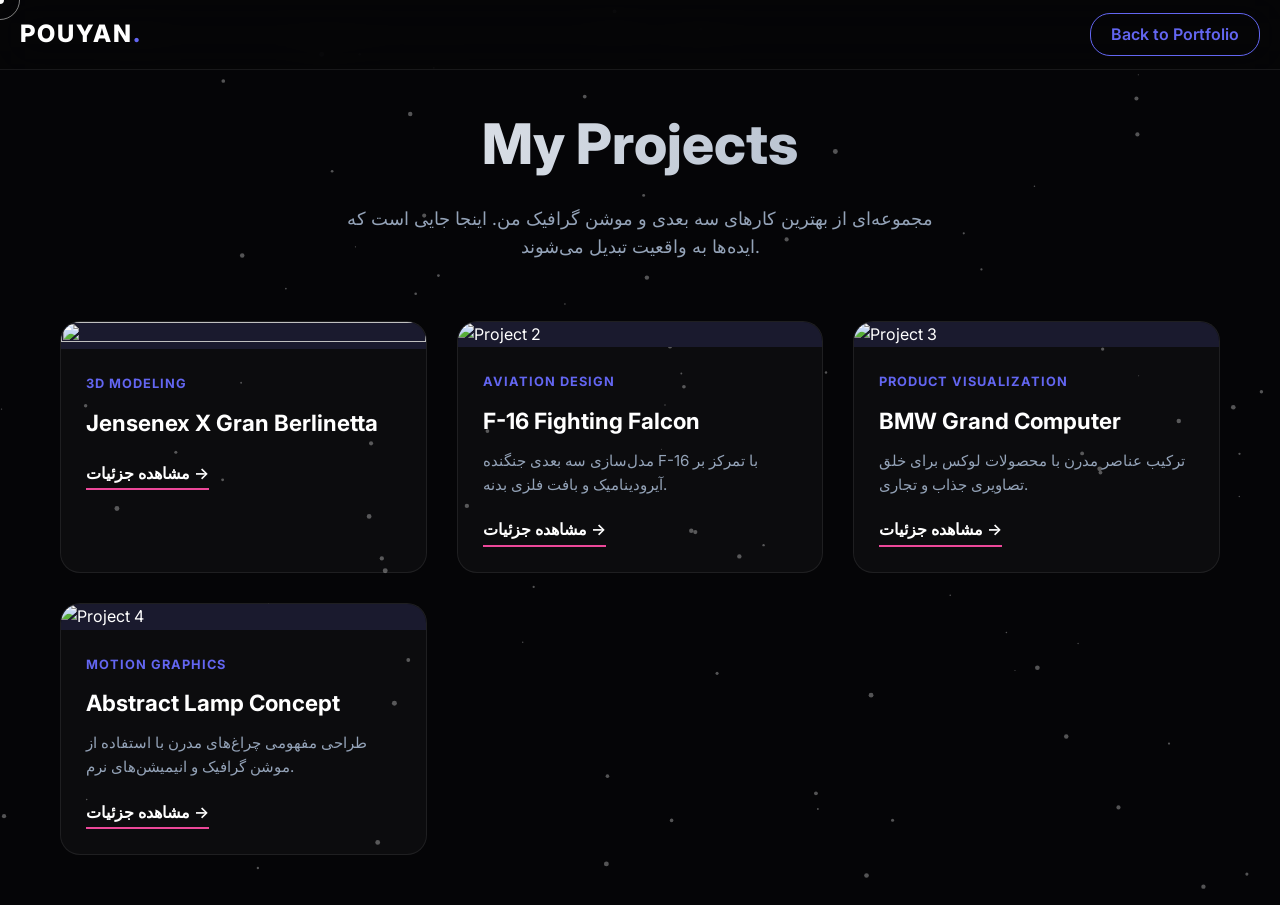
==== commit 92e28d96: "Add files via upload" ====
--- a/index.html
+++ b/index.html
@@ -1,1407 +1,318 @@
-<!DOCTYPE html>
-<html lang="en" dir="ltr">
-<head>
-<meta charset="UTF-8"/>
-<meta name="viewport" content="width=device-width,initial-scale=1.0"/>
-<title>VYNX — Stream the World</title>
-<link rel="preconnect" href="https://fonts.googleapis.com"/>
-<link rel="preconnect" href="https://fonts.gstatic.com" crossorigin/>
-<link href="https://fonts.googleapis.com/css2?family=Bebas+Neue&family=DM+Sans:opsz,wght@9..40,300;9..40,400;9..40,500;9..40,600&family=JetBrains+Mono:wght@400;500&display=swap" rel="stylesheet"/>
-<style>
-*,*::before,*::after{box-sizing:border-box;margin:0;padding:0}
-:root{
-  --bg:#080810;--bg2:#0f0f1a;--bg3:#161625;--bg4:#1e1e30;
-  --surface:#1a1a2e;--surface2:#22223a;
-  --border:rgba(255,255,255,0.07);--border2:rgba(255,255,255,0.13);
-  --text:#f0f0ff;--text2:#9090b0;--text3:#5a5a7a;
-  --accent:#7c3aed;--accent2:#a855f7;--accent3:#c084fc;
-  --gold:#f59e0b;--red:#ef4444;--green:#10b981;--cyan:#06b6d4;--pink:#ec4899;--orange:#f97316;
-  --g1:linear-gradient(135deg,#7c3aed,#ec4899);
-  --g2:linear-gradient(135deg,#06b6d4,#7c3aed);
-  --g3:linear-gradient(135deg,#f59e0b,#ef4444);
-  --r:12px;--rsm:8px;--rlg:20px;--rxl:28px;
-  --sh:0 2px 8px rgba(0,0,0,.4);--shm:0 8px 32px rgba(0,0,0,.5);--shl:0 20px 60px rgba(0,0,0,.6);
-  --sha:0 0 40px rgba(124,58,237,.3);
-  --fd:'Bebas Neue',sans-serif;--fb:'DM Sans',sans-serif;--fm:'JetBrains Mono',monospace;
-  --nh:60px;--bh:56px;
-}
-html{scroll-behavior:smooth}
-body{font-family:var(--fb);background:var(--bg);color:var(--text);min-height:100vh;overflow-x:hidden;-webkit-font-smoothing:antialiased}
-::-webkit-scrollbar{width:3px;height:3px}
-::-webkit-scrollbar-track{background:var(--bg2)}
-::-webkit-scrollbar-thumb{background:var(--accent);border-radius:2px}
-button{cursor:pointer;border:none;background:none;font-family:inherit;color:inherit}
-input{font-family:inherit}
-img{display:block;max-width:100%}
-video{display:block}
-::selection{background:rgba(124,58,237,.35);color:#fff}
-body::before{content:'';position:fixed;inset:0;opacity:.3;pointer-events:none;z-index:9999;
-background-image:url("data:image/svg+xml,%3Csvg viewBox='0 0 200 200' xmlns='http://www.w3.org/2000/svg'%3E%3Cfilter id='n'%3E%3CfeTurbulence type='fractalNoise' baseFrequency='.85' numOctaves='4' stitchTiles='stitch'/%3E%3C/filter%3E%3Crect width='100%25' height='100%25' filter='url(%23n)' opacity='.05'/%3E%3C/svg%3E")}
-.amb{position:fixed;inset:0;pointer-events:none;z-index:0;overflow:hidden}
-.ab{position:absolute;border-radius:50%;filter:blur(120px);opacity:.1}
-.ab1{width:600px;height:600px;background:var(--accent);top:-200px;left:-100px;animation:af1 22s ease-in-out infinite}
-.ab2{width:500px;height:500px;background:var(--pink);bottom:-150px;right:-100px;animation:af2 26s ease-in-out infinite}
-.ab3{width:350px;height:350px;background:var(--cyan);top:50%;left:50%;transform:translate(-50%,-50%);animation:af3 18s ease-in-out infinite}
-@keyframes af1{0%,100%{transform:translate(0,0)}50%{transform:translate(50px,40px)}}
-@keyframes af2{0%,100%{transform:translate(0,0)}50%{transform:translate(-60px,-50px)}}
-@keyframes af3{0%,100%{transform:translate(-50%,-50%) scale(1)}50%{transform:translate(-50%,-50%) scale(1.2)}}
-.page{position:relative;z-index:1;animation:pfi .35s ease}
-@keyframes pfi{from{opacity:0;transform:translateY(10px)}to{opacity:1;transform:translateY(0)}}
-
-/* ===== AUTH FIX - layout uses flex column ===== */
-.auth-wrap{min-height:100vh;display:flex;align-items:center;justify-content:center;padding:24px;position:relative;z-index:1}
-.auth-card{background:var(--bg2);border:1px solid var(--border2);border-radius:var(--rxl);padding:44px 38px;width:100%;max-width:420px;box-shadow:var(--shl),var(--sha);position:relative;overflow:hidden;display:flex;flex-direction:column}
-.auth-card::before{content:'';position:absolute;top:0;left:0;right:0;height:2px;background:var(--g1)}
-.auth-logo-text{font-family:var(--fd);font-size:52px;letter-spacing:6px;background:var(--g1);-webkit-background-clip:text;-webkit-text-fill-color:transparent;background-clip:text;line-height:1;text-align:center}
-.auth-logo-sub{font-size:11px;color:var(--text3);letter-spacing:4px;text-transform:uppercase;margin-top:4px;font-family:var(--fm);text-align:center;margin-bottom:32px}
-.auth-title{font-size:20px;font-weight:600;margin-bottom:6px;text-align:left}
-.auth-sub{font-size:13px;color:var(--text2);margin-bottom:26px;line-height:1.5;text-align:left}
-.fg{margin-bottom:16px;width:100%}
-.fl{display:block;font-size:11px;font-weight:500;color:var(--text2);margin-bottom:7px;letter-spacing:.5px;text-transform:uppercase}
-.fi{width:100%;background:var(--bg3);border:1.5px solid var(--border);border-radius:var(--r);padding:13px 16px;color:var(--text);font-size:15px;outline:none;transition:all .2s;display:block}
-.fi:focus{border-color:var(--accent);box-shadow:0 0 0 3px rgba(124,58,237,.15)}
-.fi::placeholder{color:var(--text3)}
-.fi.err{border-color:var(--red)}
-.ferr{font-size:12px;color:var(--red);margin-top:5px}
-.phone-row{display:flex;gap:8px;width:100%}
-.csel{background:var(--bg3);border:1.5px solid var(--border);border-radius:var(--r);padding:0 12px;color:var(--text);font-size:14px;display:flex;align-items:center;gap:6px;white-space:nowrap;min-width:108px;position:relative;cursor:pointer;transition:all .2s;height:50px;flex-shrink:0}
-.csel.open{border-color:var(--accent)}
-.cdrop{position:absolute;top:calc(100% + 6px);left:0;width:220px;background:var(--bg4);border:1px solid var(--border2);border-radius:var(--r);overflow-y:auto;max-height:220px;z-index:200;box-shadow:var(--shm)}
-.copt{padding:10px 14px;display:flex;align-items:center;gap:10px;cursor:pointer;transition:background .15s;font-size:13px}
-.copt:hover{background:var(--surface2)}
-.phone-inp{flex:1;min-width:0}
-.phone-inp .fi{width:100%}
-.rel{position:relative}
-.pwd-eye{position:absolute;right:13px;top:50%;transform:translateY(-50%);color:var(--text3);cursor:pointer;transition:color .2s;display:flex;align-items:center;background:none;border:none}
-.pwd-eye:hover{color:var(--text2)}
-.str-wrap{margin-top:7px;height:4px;background:var(--bg4);border-radius:2px;overflow:hidden}
-.str-bar{height:100%;border-radius:2px;transition:width .4s,background .4s}
-.str-label{font-size:11px;color:var(--text3);margin-top:4px;font-family:var(--fm)}
-.btn-p{width:100%;padding:14px;border-radius:var(--r);background:var(--g1);color:#fff;font-size:15px;font-weight:600;letter-spacing:.4px;transition:all .2s;position:relative;overflow:hidden;margin-top:6px;border:none;cursor:pointer}
-.btn-p:hover{transform:translateY(-1px);box-shadow:0 8px 24px rgba(124,58,237,.4)}
-.btn-p:active{transform:translateY(0)}
-.btn-p::after{content:'';position:absolute;inset:0;background:linear-gradient(135deg,rgba(255,255,255,.1),transparent)}
-.btn-s{width:100%;padding:13px;border-radius:var(--r);background:var(--bg3);border:1.5px solid var(--border2);color:var(--text);font-size:15px;font-weight:500;transition:all .2s;margin-top:8px;cursor:pointer}
-.btn-s:hover{border-color:var(--accent);background:var(--surface)}
-
-/* ===== FOLLOW PAGE ===== */
-.fpage{min-height:100vh;padding:32px 20px 40px;max-width:480px;margin:0 auto;position:relative;z-index:1}
-.ftitle{font-family:var(--fd);font-size:36px;letter-spacing:2px;text-align:center;margin-bottom:6px}
-.ftitle span{background:var(--g1);-webkit-background-clip:text;-webkit-text-fill-color:transparent;background-clip:text}
-.fsub{color:var(--text2);font-size:13px;text-align:center;margin-bottom:20px;line-height:1.5}
-.fnotice{display:flex;align-items:center;gap:8px;background:rgba(124,58,237,.12);border:1px solid rgba(124,58,237,.3);border-radius:var(--r);padding:10px 14px;margin-bottom:16px;font-size:13px;color:var(--accent3)}
-.flist{display:flex;flex-direction:column;gap:6px;margin-bottom:20px;max-height:55vh;overflow-y:auto}
-.fitem{display:flex;align-items:center;gap:12px;padding:12px 14px;border-radius:var(--r);background:var(--bg2);border:1px solid var(--border);transition:all .2s;cursor:pointer}
-.fitem:hover{border-color:var(--border2);background:var(--bg3)}
-.fitem.followed{border-color:rgba(124,58,237,.4);background:rgba(124,58,237,.05)}
-.fname{font-weight:500;font-size:14px;flex:1}
-.fvids{font-size:11px;color:var(--text3);font-family:var(--fm);margin-top:2px}
-.fbtn{padding:7px 16px;border-radius:20px;font-size:13px;font-weight:600;transition:all .2s;flex-shrink:0;cursor:pointer;border:none}
-.fbtn.un{background:transparent;border:1.5px solid var(--border2);color:var(--text2)}
-.fbtn.fo{background:var(--g1);color:#fff}
-.fbtn.fo:hover{box-shadow:0 4px 16px rgba(124,58,237,.4)}
-
-/* ===== TOP BAR ===== */
-.topbar{position:fixed;top:0;left:0;right:0;z-index:200;background:rgba(8,8,16,.88);backdrop-filter:blur(20px) saturate(1.5);border-bottom:1px solid var(--border)}
-.tbi{display:flex;align-items:center;justify-content:space-between;padding:0 18px;height:var(--nh)}
-.brand{display:flex;align-items:center;gap:8px}
-.brand-text{font-family:var(--fd);font-size:30px;letter-spacing:4px;background:var(--g1);-webkit-background-clip:text;-webkit-text-fill-color:transparent;background-clip:text;line-height:1}
-.tactions{display:flex;align-items:center;gap:6px}
-.ibtn{width:40px;height:40px;border-radius:10px;display:flex;align-items:center;justify-content:center;color:var(--text2);background:var(--bg3);border:1px solid var(--border);transition:all .2s}
-.ibtn:hover{color:var(--text);border-color:var(--accent);background:var(--surface);box-shadow:0 0 14px rgba(124,58,237,.2)}
-.ibtn.act{color:var(--accent3);border-color:var(--accent);background:rgba(124,58,237,.1)}
-.ibtn svg{width:20px;height:20px;fill:currentColor}
-
-/* ===== FILTER BAR ===== */
-.fbar{display:flex;align-items:center;gap:8px;padding:0 18px;height:var(--bh);overflow-x:auto;scrollbar-width:none;border-top:1px solid var(--border)}
-.fbar::-webkit-scrollbar{display:none}
-.fbar-label{font-size:11px;font-family:var(--fm);color:var(--text3);letter-spacing:1px;text-transform:uppercase;white-space:nowrap;flex-shrink:0}
-.fchip{padding:7px 16px;border-radius:20px;font-size:13px;font-weight:500;white-space:nowrap;transition:all .2s;cursor:pointer;flex-shrink:0;background:var(--bg3);border:1.5px solid var(--border);color:var(--text2)}
-.fchip:hover{border-color:var(--accent3);color:var(--text)}
-.fchip.act{background:var(--g1);color:#fff;border-color:transparent;box-shadow:0 4px 14px rgba(124,58,237,.35)}
-
-/* ===== BOTTOM NAV ===== */
-.botnav{position:fixed;bottom:0;left:0;right:0;z-index:200;background:rgba(8,8,16,.92);backdrop-filter:blur(20px);border-top:1px solid var(--border);display:flex;align-items:center;justify-content:space-around;height:var(--bh);padding:0 10px}
-.ni{display:flex;flex-direction:column;align-items:center;gap:3px;cursor:pointer;transition:all .2s;padding:8px 20px;border-radius:12px;min-width:72px}
-.ni:hover{background:var(--bg3)}
-.ni.act{color:var(--accent3)}
-.ni-icon{display:flex;align-items:center;justify-content:center;transition:transform .2s;width:22px;height:22px}
-.ni-icon svg{width:22px;height:22px;fill:currentColor}
-.ni.act .ni-icon{transform:scale(1.15)}
-.ni-lbl{font-size:10px;font-weight:600;letter-spacing:.5px;text-transform:uppercase}
-.ni.act .ni-lbl{color:var(--accent3)}
-.ni:not(.act) .ni-lbl{color:var(--text3)}
-.ni:not(.act) .ni-icon{color:var(--text3)}
-
-/* ===== STORIES ===== */
-.stories-sec{padding:14px 18px 6px;margin-top:calc(var(--nh) + var(--bh));/* FIX: lock horizontal scroll on stories */}
-.stories-scroll{display:flex;gap:14px;overflow-x:auto;scrollbar-width:none;padding-bottom:4px;touch-action:pan-x}
-.stories-scroll::-webkit-scrollbar{display:none}
-/* FIX: prevent normal scroll from propagating to stories */
-.stories-scroll{overscroll-behavior-x:contain}
-.sitem{display:flex;flex-direction:column;align-items:center;gap:6px;cursor:pointer;flex-shrink:0;width:72px}
-.savtr-wrap{position:relative;width:72px;height:72px}
-.savtr{width:64px;height:64px;border-radius:50%;object-fit:cover;position:absolute;top:4px;left:4px}
-.savtr-ph{width:64px;height:64px;border-radius:50%;display:flex;align-items:center;justify-content:center;font-weight:700;font-size:22px;color:#fff;position:absolute;top:4px;left:4px}
-.story-ring{position:absolute;top:0;left:0;width:72px;height:72px;pointer-events:none}
-.sname{font-size:11px;color:var(--text2);width:72px;overflow:hidden;text-overflow:ellipsis;white-space:nowrap;text-align:center}
-.add-story-dot{position:absolute;bottom:2px;right:2px;width:20px;height:20px;border-radius:50%;background:var(--g1);display:flex;align-items:center;justify-content:center;font-size:12px;border:2px solid var(--bg);z-index:2;color:#fff}
-
-/* ===== STORY VIEWER ===== */
-.sv{position:fixed;inset:0;z-index:600;background:#000;display:flex;flex-direction:column;overscroll-behavior:none}
-/* FIX: progress bar fills based on video time not CSS animation */
-.sv-prog{display:flex;gap:4px;padding:14px 14px 8px;position:relative;z-index:2}
-.sv-seg{flex:1;height:3px;background:rgba(255,255,255,.25);border-radius:2px;overflow:hidden}
-.sv-fill{height:100%;border-radius:2px;background:#fff;transition:width .1s linear}
-.sv-fill.done{width:100%!important}
-.sv-fill.pend{width:0!important}
-.sv-head{display:flex;align-items:center;justify-content:space-between;padding:0 14px 12px;position:relative;z-index:2}
-.sv-person{display:flex;align-items:center;gap:10px;cursor:pointer}
-.sv-mavtr{width:38px;height:38px;border-radius:50%;border:2px solid rgba(255,255,255,.7);object-fit:cover;flex-shrink:0}
-.sv-pname{font-weight:600;font-size:14px;color:#fff}
-.sv-time{font-size:11px;color:rgba(255,255,255,.6);margin-top:1px;font-family:var(--fm)}
-.sv-close{font-size:26px;color:rgba(255,255,255,.85);cursor:pointer;padding:4px;line-height:1;background:none;border:none;display:flex;align-items:center}
-.sv-close svg{width:22px;height:22px;fill:currentColor}
-.sv-media{flex:1;position:relative;overflow:hidden}
-.sv-media video,.sv-media img{width:100%;height:100%;object-fit:contain}
-.sv-tap-l,.sv-tap-r{position:absolute;top:0;bottom:0;width:40%;z-index:10;cursor:pointer}
-.sv-tap-l{left:0}
-.sv-tap-r{right:0}
-.sv-gtop{position:absolute;top:0;left:0;right:0;height:180px;background:linear-gradient(to bottom,rgba(0,0,0,.75),transparent);pointer-events:none;z-index:1}
-.sv-gbot{position:absolute;bottom:0;left:0;right:0;height:120px;background:linear-gradient(to top,rgba(0,0,0,.6),transparent);pointer-events:none;z-index:1}
-
-/* ===== FEED ===== */
-.feed-sec{padding:10px 18px 100px}
-.feed-grid{display:grid;gap:14px}
-@media(min-width:580px){.feed-grid{grid-template-columns:repeat(2,1fr)}}
-@media(min-width:900px){.feed-grid{grid-template-columns:repeat(3,1fr)}}
-.vc{background:var(--bg2);border:1px solid var(--border);border-radius:var(--rlg);overflow:hidden;transition:all .25s;cursor:pointer;position:relative}
-.vc:hover{border-color:var(--border2);transform:translateY(-2px);box-shadow:var(--shm)}
-.vc-thumb{position:relative;aspect-ratio:16/9;background:var(--bg3);overflow:hidden}
-.vc-thumb img{width:100%;height:100%;object-fit:cover;transition:transform .3s}
-.vc:hover .vc-thumb img{transform:scale(1.04)}
-.vc-thumb-ph{width:100%;height:100%;display:flex;align-items:center;justify-content:center;color:var(--text3)}
-.vc-thumb-ph svg{width:44px;height:44px;fill:currentColor;opacity:.4}
-.vc-dur{position:absolute;bottom:10px;right:10px;background:rgba(0,0,0,.75);backdrop-filter:blur(4px);padding:3px 8px;border-radius:6px;font-size:12px;font-family:var(--fm)}
-.vc-fmt{position:absolute;top:10px;left:10px;background:var(--g1);padding:3px 8px;border-radius:6px;font-size:11px;font-weight:600;letter-spacing:.4px}
-.vc-play{position:absolute;inset:0;display:flex;align-items:center;justify-content:center;opacity:0;transition:opacity .2s}
-.vc:hover .vc-play{opacity:1}
-.vc-play-btn{width:52px;height:52px;border-radius:50%;background:rgba(124,58,237,.85);backdrop-filter:blur(8px);display:flex;align-items:center;justify-content:center}
-.vc-play-btn svg{width:22px;height:22px;fill:#fff;margin-left:3px}
-.vc-info{padding:12px 15px 14px}
-.vc-prow{display:flex;align-items:center;gap:10px;margin-bottom:9px}
-.vc-pavtr{width:30px;height:30px;border-radius:50%;object-fit:cover;flex-shrink:0}
-.vc-pname{font-size:13px;color:var(--accent3);font-weight:500;cursor:pointer}
-.vc-pname:hover{text-decoration:underline}
-.vc-date{font-size:11px;color:var(--text3);font-family:var(--fm);margin-left:auto}
-.vc-title{font-size:15px;font-weight:600;line-height:1.3;margin-bottom:9px}
-.vc-tags{display:flex;gap:6px;flex-wrap:wrap;align-items:center}
-.vc-tag{padding:3px 9px;border-radius:6px;font-size:11px;font-family:var(--fm);background:rgba(124,58,237,.12);color:var(--accent3);border:1px solid rgba(124,58,237,.2);display:flex;align-items:center;gap:4px}
-.vc-tag svg{width:12px;height:12px;fill:currentColor}
-
-/* ===== REELS - distinct UI ===== */
-.reels-page{padding:calc(var(--nh) + var(--bh) + 14px) 0 100px}
-.reels-header{padding:0 18px 16px;display:flex;align-items:center;justify-content:space-between}
-.reels-title{font-family:var(--fd);font-size:28px;letter-spacing:2px;display:flex;align-items:center;gap:10px}
-.rdot{width:8px;height:8px;border-radius:50%;background:var(--red);animation:rp 1.5s ease infinite;flex-shrink:0}
-@keyframes rp{0%,100%{transform:scale(1);opacity:1}50%{transform:scale(1.5);opacity:.7}}
-.reels-count{font-size:12px;color:var(--text3);font-family:var(--fm)}
-.reels-grid{display:grid;grid-template-columns:repeat(2,1fr);gap:2px;padding:0 0 20px}
-@media(min-width:600px){.reels-grid{grid-template-columns:repeat(3,1fr)}}
-@media(min-width:900px){.reels-grid{grid-template-columns:repeat(4,1fr)}}
-.reel-card{aspect-ratio:9/16;position:relative;overflow:hidden;cursor:pointer;background:var(--bg3)}
-.reel-card img{width:100%;height:100%;object-fit:cover;transition:transform .3s}
-.reel-card:hover img{transform:scale(1.06)}
-.reel-overlay{position:absolute;inset:0;background:linear-gradient(to top,rgba(0,0,0,.75) 0%,transparent 50%);display:flex;flex-direction:column;justify-content:flex-end;padding:10px}
-.reel-title{font-size:12px;font-weight:600;color:#fff;line-height:1.3;margin-bottom:4px;display:-webkit-box;-webkit-line-clamp:2;-webkit-box-orient:vertical;overflow:hidden}
-.reel-meta{display:flex;align-items:center;gap:6px}
-.reel-avtr{width:22px;height:22px;border-radius:50%;object-fit:cover;border:1.5px solid rgba(255,255,255,.6)}
-.reel-pname{font-size:11px;color:rgba(255,255,255,.8);flex:1;overflow:hidden;text-overflow:ellipsis;white-space:nowrap}
-.reel-views{font-size:10px;color:rgba(255,255,255,.6);font-family:var(--fm);display:flex;align-items:center;gap:3px}
-.reel-views svg{width:10px;height:10px;fill:currentColor}
-.reel-dur{position:absolute;top:8px;right:8px;background:rgba(0,0,0,.65);padding:2px 6px;border-radius:4px;font-size:10px;font-family:var(--fm);color:#fff}
-.reel-play{position:absolute;inset:0;display:flex;align-items:center;justify-content:center;opacity:0;transition:opacity .2s;background:rgba(0,0,0,.2)}
-.reel-card:hover .reel-play{opacity:1}
-.reel-play-btn{width:44px;height:44px;border-radius:50%;background:rgba(124,58,237,.85);display:flex;align-items:center;justify-content:center}
-.reel-play-btn svg{width:18px;height:18px;fill:#fff;margin-left:3px}
-
-/* ===== SEARCH OVERLAY ===== */
-.srch-ov{position:fixed;inset:0;z-index:400;background:rgba(8,8,16,.96);backdrop-filter:blur(20px);display:flex;flex-direction:column;align-items:center;padding:70px 18px 20px;animation:pfi .2s ease}
-.srch-box{width:100%;max-width:560px;position:relative}
-.srch-inp{width:100%;background:var(--bg3);border:2px solid var(--accent);border-radius:var(--rlg);padding:15px 48px 15px 20px;color:var(--text);font-size:17px;outline:none;box-shadow:0 0 30px rgba(124,58,237,.25);font-family:var(--fb)}
-.srch-inp::placeholder{color:var(--text3)}
-.srch-x{position:absolute;right:14px;top:50%;transform:translateY(-50%);color:var(--text2);cursor:pointer;padding:4px;background:none;border:none;display:flex;align-items:center}
-.srch-x svg{width:20px;height:20px;fill:currentColor}
-.srch-results{width:100%;max-width:560px;margin-top:18px;display:flex;flex-direction:column;gap:6px}
-.srch-tags{width:100%;max-width:560px;margin-top:16px}
-.srch-tag-title{font-size:11px;color:var(--text3);letter-spacing:2px;text-transform:uppercase;font-family:var(--fm);margin-bottom:10px}
-.srch-tag-chips{display:flex;flex-wrap:wrap;gap:8px}
-.srch-tag-chip{padding:6px 14px;border-radius:20px;font-size:12px;font-weight:500;background:rgba(124,58,237,.12);border:1px solid rgba(124,58,237,.25);color:var(--accent3);cursor:pointer;transition:all .2s}
-.srch-tag-chip:hover{background:rgba(124,58,237,.22)}
-.sres-item{display:flex;align-items:center;gap:12px;padding:12px 14px;background:var(--bg2);border:1px solid var(--border);border-radius:var(--r);cursor:pointer;transition:all .2s}
-.sres-item:hover{border-color:var(--accent);background:var(--bg3)}
-.sres-name{font-weight:500;font-size:14px}
-.sres-meta{font-size:12px;color:var(--text3);font-family:var(--fm);margin-top:2px}
-.sres-empty{color:var(--text2);text-align:center;margin-top:40px;font-size:15px}
-
-/* ===== CAT OVERLAY ===== */
-.cat-ov{position:fixed;inset:0;z-index:400;background:rgba(8,8,16,.96);backdrop-filter:blur(20px);display:flex;flex-direction:column;align-items:center;padding:0;overflow-y:auto;animation:pfi .2s ease}
-.cat-inner{width:100%;max-width:500px;padding:24px 20px 40px;margin:0 auto}
-.cat-topbar{display:flex;align-items:center;justify-content:space-between;margin-bottom:28px;padding-top:10px}
-.cat-title{font-family:var(--fd);font-size:34px;letter-spacing:3px}
-.cat-x{font-size:28px;color:var(--text);cursor:pointer;padding:4px;background:none;border:none;line-height:1;display:flex;align-items:center}
-.cat-x svg{width:24px;height:24px;fill:currentColor}
-.cat-grid{display:grid;grid-template-columns:repeat(2,1fr);gap:10px}
-.cat-item{padding:18px;border-radius:var(--rlg);cursor:pointer;transition:all .25s;border:1.5px solid transparent;text-align:center;position:relative;overflow:hidden}
-.cat-item:hover{transform:translateY(-2px);box-shadow:var(--shm)}
-.cat-item.sel{border-color:var(--accent3)!important;box-shadow:0 0 20px rgba(124,58,237,.3)}
-.cat-icon{font-size:30px;margin-bottom:7px;display:flex;align-items:center;justify-content:center}
-.cat-icon svg{width:30px;height:30px;fill:currentColor}
-.cat-name{font-weight:600;font-size:13px}
-.cat-count{font-size:11px;opacity:.7;font-family:var(--fm);margin-top:2px}
-
-/* ===== VIDEO MODAL - improved player UI ===== */
-.vmov{position:fixed;inset:0;z-index:700;background:rgba(0,0,0,.97);backdrop-filter:blur(16px);display:flex;flex-direction:column;align-items:center;justify-content:flex-start;overflow-y:auto;animation:pfi .2s ease}
-.vmov-inner{width:100%;max-width:860px;padding:20px}
-.vmov-head{display:flex;justify-content:space-between;align-items:flex-start;margin-bottom:14px;gap:12px}
-.vmov-title{font-size:19px;font-weight:600;line-height:1.3;flex:1}
-.vmov-x{color:var(--text2);line-height:1;flex-shrink:0;background:none;border:none;transition:color .2s;display:flex;align-items:center;padding:4px}
-.vmov-x svg{width:26px;height:26px;fill:currentColor}
-.vmov-x:hover{color:var(--accent3)}
-/* Custom video player */
-.vplayer-wrap{position:relative;width:100%;border-radius:var(--rlg);overflow:hidden;background:#000;aspect-ratio:16/9}
-.vplayer-wrap video{width:100%;height:100%;display:block;object-fit:contain}
-.vplayer-ui{position:absolute;bottom:0;left:0;right:0;padding:0 16px 16px;background:linear-gradient(to top,rgba(0,0,0,.9) 0%,rgba(0,0,0,.5) 60%,transparent 100%);opacity:0;transition:opacity .25s}
-.vplayer-wrap:hover .vplayer-ui,.vplayer-wrap.paused .vplayer-ui{opacity:1}
-.vplayer-timeline{position:relative;height:4px;background:rgba(255,255,255,.2);border-radius:2px;cursor:pointer;margin-bottom:12px;transition:height .15s}
-.vplayer-timeline:hover{height:6px}
-.vplayer-progress{position:absolute;left:0;top:0;height:100%;background:var(--g1);border-radius:2px;pointer-events:none}
-.vplayer-buf{position:absolute;left:0;top:0;height:100%;background:rgba(255,255,255,.2);border-radius:2px;pointer-events:none}
-.vplayer-thumb{position:absolute;top:50%;width:14px;height:14px;border-radius:50%;background:#fff;transform:translate(-50%,-50%);box-shadow:0 2px 6px rgba(0,0,0,.4);pointer-events:none;opacity:0;transition:opacity .15s}
-.vplayer-timeline:hover .vplayer-thumb{opacity:1}
-.vplayer-controls{display:flex;align-items:center;gap:12px}
-.vplayer-btn{color:#fff;background:none;border:none;cursor:pointer;display:flex;align-items:center;padding:4px;border-radius:6px;transition:background .15s}
-.vplayer-btn:hover{background:rgba(255,255,255,.1)}
-.vplayer-btn svg{width:22px;height:22px;fill:currentColor}
-.vplayer-time{font-family:var(--fm);font-size:12px;color:rgba(255,255,255,.8);white-space:nowrap}
-.vplayer-vol{display:flex;align-items:center;gap:6px}
-.vplayer-vol-slider{-webkit-appearance:none;appearance:none;height:3px;border-radius:2px;background:rgba(255,255,255,.3);width:70px;cursor:pointer;outline:none}
-.vplayer-vol-slider::-webkit-slider-thumb{-webkit-appearance:none;width:12px;height:12px;border-radius:50%;background:#fff;cursor:pointer}
-.vplayer-spacer{flex:1}
-.vplayer-big-play{position:absolute;inset:0;display:flex;align-items:center;justify-content:center;cursor:pointer;background:none;border:none}
-.vplayer-big-play-btn{width:68px;height:68px;border-radius:50%;background:rgba(124,58,237,.85);backdrop-filter:blur(8px);display:flex;align-items:center;justify-content:center;transition:transform .2s,background .2s}
-.vplayer-big-play-btn:hover{transform:scale(1.08);background:var(--accent)}
-.vplayer-big-play-btn svg{width:28px;height:28px;fill:#fff;margin-left:4px}
-.vplayer-wrap.playing .vplayer-big-play{opacity:0;pointer-events:none}
-.vmov-info{margin-top:14px;padding:14px;background:var(--bg2);border:1px solid var(--border);border-radius:var(--r)}
-.vmov-prow{display:flex;align-items:center;gap:10px;cursor:pointer;margin-bottom:10px}
-.vmov-prow:hover .vmov-pname{color:var(--accent3)}
-.vmov-pname{font-weight:600;font-size:15px;transition:color .2s}
-.vmov-meta{font-size:12px;color:var(--text3);font-family:var(--fm);margin-top:2px}
-
-/* ===== PERSON PAGE - no filter/search ===== */
-.pp{padding:0 0 100px}
-.pp-hero{padding:calc(var(--nh) + 16px) 18px 22px;background:linear-gradient(to bottom,rgba(124,58,237,.08),transparent);border-bottom:1px solid var(--border)}
-.pp-top{display:flex;align-items:flex-start;gap:16px}
-.pp-avtr-wrap{cursor:pointer;flex-shrink:0}
-.pp-avtr{width:78px;height:78px;border-radius:50%;object-fit:cover;border:2px solid var(--border2)}
-.pp-info{flex:1;min-width:0}
-.pp-name{font-size:20px;font-weight:700;margin-bottom:3px}
-.pp-cnt{font-size:12px;color:var(--text3);font-family:var(--fm);margin-bottom:8px}
-.pp-bio{font-size:13px;color:var(--text2);line-height:1.55;margin-bottom:12px}
-.pp-fbtn{padding:9px 24px;border-radius:20px;font-size:13px;font-weight:600;transition:all .2s;cursor:pointer;border:none}
-.pp-fbtn.fo{background:var(--g1);color:#fff}
-.pp-fbtn.fo:hover{box-shadow:0 6px 20px rgba(124,58,237,.4)}
-.pp-fbtn.un{background:var(--bg3);border:1.5px solid var(--border2);color:var(--text2)}
-.pp-sort-bar{display:flex;gap:8px;padding:12px 18px 0;overflow-x:auto;scrollbar-width:none}
-.pp-sort-bar::-webkit-scrollbar{display:none}
-.sch{padding:6px 13px;border-radius:16px;font-size:12px;font-weight:500;cursor:pointer;transition:all .2s;background:var(--bg3);border:1px solid var(--border);color:var(--text2);white-space:nowrap}
-.sch.act{background:rgba(124,58,237,.15);border-color:var(--accent);color:var(--accent3)}
-.pp-grid{padding:12px 18px;display:flex;flex-direction:column;gap:12px}
-
-/* ===== PROFILE - full edit ===== */
-.prof-page{padding:calc(var(--nh) + 16px) 18px 100px}
-.prof-hero{background:var(--bg2);border:1px solid var(--border);border-radius:var(--rxl);padding:28px 20px;margin-bottom:18px;position:relative;overflow:hidden;text-align:center}
-.prof-hero::before{content:'';position:absolute;top:0;left:0;right:0;height:2px;background:var(--g1)}
-.prof-avtr-btn{position:relative;display:inline-block;cursor:pointer;margin-bottom:12px}
-.avtr-edit{position:absolute;inset:0;border-radius:50%;background:rgba(0,0,0,.6);display:flex;align-items:center;justify-content:center;opacity:0;transition:opacity .2s}
-.avtr-edit svg{width:24px;height:24px;fill:#fff}
-.prof-avtr-btn:hover .avtr-edit{opacity:1}
-.prof-name{font-size:21px;font-weight:700;margin-bottom:2px}
-.prof-username{font-size:13px;color:var(--accent3);font-family:var(--fm);margin-bottom:4px}
-.prof-bio-disp{font-size:13px;color:var(--text2);margin-bottom:4px;line-height:1.5}
-.prof-phone{font-size:12px;color:var(--text3);font-family:var(--fm);margin-bottom:16px}
-.prof-actions{display:flex;gap:10px;justify-content:center;flex-wrap:wrap}
-.prof-act-btn{padding:9px 20px;border-radius:20px;font-size:13px;font-weight:600;cursor:pointer;transition:all .2s;border:none;display:flex;align-items:center;gap:6px}
-.prof-act-btn svg{width:15px;height:15px;fill:currentColor}
-.prof-act-btn.primary{background:var(--g1);color:#fff}
-.prof-act-btn.primary:hover{box-shadow:0 6px 20px rgba(124,58,237,.4)}
-.prof-act-btn.sec{background:var(--bg3);border:1.5px solid var(--border2);color:var(--text2)}
-.prof-act-btn.sec:hover{border-color:var(--accent);color:var(--text)}
-.prof-act-btn.danger{background:rgba(239,68,68,.12);border:1.5px solid rgba(239,68,68,.3);color:var(--red)}
-.prof-act-btn.danger:hover{background:rgba(239,68,68,.2)}
-.prof-stats{display:flex;background:var(--bg2);border:1px solid var(--border);border-radius:var(--rlg);overflow:hidden;margin-bottom:18px}
-.stat-i{flex:1;padding:14px 8px;text-align:center;border-right:1px solid var(--border);cursor:pointer;transition:background .2s}
-.stat-i:last-child{border-right:none}
-.stat-i:hover{background:var(--bg3)}
-.stat-n{font-family:var(--fd);font-size:26px;letter-spacing:1px;background:var(--g1);-webkit-background-clip:text;-webkit-text-fill-color:transparent;background-clip:text;line-height:1}
-.stat-l{font-size:10px;color:var(--text3);margin-top:4px;letter-spacing:1px;text-transform:uppercase}
-.prof-sec{margin-bottom:18px}
-.prof-sec-title{font-size:11px;color:var(--text3);letter-spacing:2px;text-transform:uppercase;font-family:var(--fm);margin-bottom:10px;padding-left:2px}
-.fw-list{display:flex;flex-direction:column;gap:6px}
-.fw-item{display:flex;align-items:center;gap:12px;padding:12px 14px;background:var(--bg2);border:1px solid var(--border);border-radius:var(--r);cursor:pointer;transition:all .2s}
-.fw-item:hover{border-color:var(--accent);background:var(--bg3)}
-.fw-avn{font-weight:500;font-size:14px}
-.fw-avm{font-size:11px;color:var(--text3);font-family:var(--fm);margin-top:2px}
-/* Stories strip - image AND video support */
-.my-stories-strip{display:flex;gap:8px;overflow-x:auto;scrollbar-width:none;padding-bottom:6px}
-.my-stories-strip::-webkit-scrollbar{display:none}
-.my-st-item{flex-shrink:0;width:72px;height:100px;border-radius:var(--rsm);overflow:hidden;position:relative;background:var(--bg3);cursor:pointer}
-.my-st-item video,.my-st-item img{width:100%;height:100%;object-fit:cover}
-.my-st-overlay{position:absolute;inset:0;background:rgba(0,0,0,.35);display:flex;align-items:center;justify-content:center}
-.my-st-overlay svg{width:22px;height:22px;fill:#fff}
-.my-st-del{position:absolute;top:4px;right:4px;width:20px;height:20px;border-radius:50%;background:rgba(239,68,68,.85);display:flex;align-items:center;justify-content:center;cursor:pointer;border:none;z-index:5}
-.my-st-del svg{width:12px;height:12px;fill:#fff}
-.my-st-add{flex-shrink:0;width:72px;height:100px;border-radius:var(--rsm);border:2px dashed var(--border2);display:flex;flex-direction:column;align-items:center;justify-content:center;cursor:pointer;color:var(--text3);transition:all .2s;gap:4px}
-.my-st-add svg{width:26px;height:26px;fill:currentColor}
-.my-st-add:hover{border-color:var(--accent);color:var(--accent3)}
-.my-st-add-lbl{font-size:9px;text-transform:uppercase;letter-spacing:.5px;font-family:var(--fm)}
-.settings-list{display:flex;flex-direction:column;gap:6px}
-.set-item{display:flex;align-items:center;gap:14px;padding:13px 16px;background:var(--bg2);border:1px solid var(--border);border-radius:var(--r);cursor:pointer;transition:all .2s}
-.set-item:hover{border-color:var(--border2);background:var(--bg3)}
-.set-icon{width:32px;text-align:center;flex-shrink:0;display:flex;align-items:center;justify-content:center}
-.set-icon svg{width:18px;height:18px;fill:currentColor;color:var(--text2)}
-.set-label{flex:1;font-size:14px;font-weight:500}
-.set-val{font-size:12px;color:var(--text3)}
-.set-chev{color:var(--text3);font-size:12px}
-
-/* ===== EDIT PROFILE MODAL ===== */
-.edit-modal{position:fixed;inset:0;z-index:800;background:rgba(0,0,0,.85);backdrop-filter:blur(16px);display:flex;align-items:center;justify-content:center;padding:24px;animation:pfi .2s ease}
-.edit-card{background:var(--bg2);border:1px solid var(--border2);border-radius:var(--rxl);padding:32px 28px;width:100%;max-width:440px;position:relative;max-height:90vh;overflow-y:auto}
-.edit-card::before{content:'';position:absolute;top:0;left:0;right:0;height:2px;background:var(--g1);border-radius:var(--rxl) var(--rxl) 0 0}
-.edit-title{font-size:18px;font-weight:700;margin-bottom:24px;display:flex;align-items:center;justify-content:space-between}
-.edit-close{color:var(--text2);display:flex;align-items:center;padding:4px;background:none;border:none;cursor:pointer}
-.edit-close svg{width:22px;height:22px;fill:currentColor}
-
-/* ===== BACK BTN ===== */
-.back-btn{display:flex;align-items:center;gap:6px;font-size:14px;color:var(--text2);cursor:pointer;padding:6px 10px;border-radius:8px;transition:all .2s;background:none;border:none}
-.back-btn:hover{color:var(--text);background:var(--bg3)}
-.back-btn svg{width:18px;height:18px;fill:currentColor}
-
-/* ===== TOAST ===== */
-.toast{position:fixed;bottom:70px;left:50%;transform:translateX(-50%);background:var(--bg4);border:1px solid var(--border2);padding:11px 20px;border-radius:var(--r);z-index:1000;font-size:14px;box-shadow:var(--shm);animation:tin .3s ease,tout .3s ease 2.5s forwards;white-space:nowrap}
-@keyframes tin{from{opacity:0;transform:translateX(-50%) translateY(10px)}to{opacity:1;transform:translateX(-50%) translateY(0)}}
-@keyframes tout{to{opacity:0;transform:translateX(-50%) translateY(10px)}}
-
-/* ===== EMPTY ===== */
-.empty{text-align:center;padding:50px 20px;display:flex;flex-direction:column;align-items:center;gap:10px;grid-column:1/-1}
-.empty-icon{opacity:.35;display:flex;align-items:center;justify-content:center}
-.empty-icon svg{width:44px;height:44px;fill:currentColor}
-.empty-title{font-size:17px;font-weight:600;color:var(--text2)}
-.empty-sub{font-size:13px;color:var(--text3);line-height:1.5;max-width:250px}
-
-@media(min-width:900px){
-  .tbi,.fbar,.stories-sec,.feed-sec,.prof-page{max-width:960px;margin-left:auto;margin-right:auto}
-  .reels-page,.reels-grid{max-width:1200px;margin-left:auto;margin-right:auto}
-}
-</style>
-</head>
-<body>
-<div class="amb"><div class="ab ab1"></div><div class="ab ab2"></div><div class="ab ab3"></div></div>
-<div id="root"></div>
-
-<script>
-/* ============================================================
-   VYNX — Stream the World  |  index-pro-max
-   ============================================================ */
-
-/* ===== SVG ICONS ===== */
-const IC={
-  home:`<svg viewBox="0 0 24 24"><path d="M10 20v-6h4v6h5v-8h3L12 3 2 12h3v8z"/></svg>`,
-  reels:`<svg viewBox="0 0 24 24"><path d="M18 3v2h-2V3H8v2H6V3H4v18h2v-2h2v2h8v-2h2v2h2V3h-2zM8 17H6v-2h2v2zm0-4H6v-2h2v2zm0-4H6V7h2v2zm10 8h-2v-2h2v2zm0-4h-2v-2h2v2zm0-4h-2V7h2v2z"/></svg>`,
-  profile:`<svg viewBox="0 0 24 24"><path d="M12 12c2.21 0 4-1.79 4-4s-1.79-4-4-4-4 1.79-4 4 1.79 4 4 4zm0 2c-2.67 0-8 1.34-8 4v2h16v-2c0-2.66-5.33-4-8-4z"/></svg>`,
-  search:`<svg viewBox="0 0 24 24"><path d="M15.5 14h-.79l-.28-.27A6.47 6.47 0 0 0 16 9.5 6.5 6.5 0 1 0 9.5 16c1.61 0 3.09-.59 4.23-1.57l.27.28v.79l5 4.99L20.49 19l-4.99-5zm-6 0C7.01 14 5 11.99 5 9.5S7.01 5 9.5 5 14 7.01 14 9.5 11.99 14 9.5 14z"/></svg>`,
-  flash:`<svg viewBox="0 0 24 24"><path d="M7 2v11h3v9l7-12h-4l4-8z"/></svg>`,
-  play:`<svg viewBox="0 0 24 24"><path d="M8 5v14l11-7z"/></svg>`,
-  pause:`<svg viewBox="0 0 24 24"><path d="M6 19h4V5H6v14zm8-14v14h4V5h-4z"/></svg>`,
-  mute:`<svg viewBox="0 0 24 24"><path d="M16.5 12A4.5 4.5 0 0 0 14 7.97v2.21l2.45 2.45c.03-.2.05-.41.05-.63zm2.5 0c0 .94-.2 1.82-.54 2.64l1.51 1.51C20.63 14.91 21 13.5 21 12c0-4.28-2.99-7.86-7-8.77v2.06c2.89.86 5 3.54 5 6.71zM4.27 3L3 4.27 7.73 9H3v6h4l5 5v-6.73l4.25 4.25c-.67.52-1.42.93-2.25 1.18v2.06c1.38-.31 2.63-.95 3.69-1.81L19.73 21 21 19.73l-9-9L4.27 3zM12 4L9.91 6.09 12 8.18V4z"/></svg>`,
-  vol:`<svg viewBox="0 0 24 24"><path d="M3 9v6h4l5 5V4L7 9H3zm13.5 3A4.5 4.5 0 0 0 14 7.97v8.05c1.48-.73 2.5-2.25 2.5-4.02z"/></svg>`,
-  full:`<svg viewBox="0 0 24 24"><path d="M7 14H5v5h5v-2H7v-3zm-2-4h2V7h3V5H5v5zm12 7h-3v2h5v-5h-2v3zM14 5v2h3v3h2V5h-5z"/></svg>`,
-  close:`<svg viewBox="0 0 24 24"><path d="M19 6.41L17.59 5 12 10.59 6.41 5 5 6.41 10.59 12 5 17.59 6.41 19 12 13.41 17.59 19 19 17.59 13.41 12z"/></svg>`,
-  cam:`<svg viewBox="0 0 24 24"><path d="M12 15.2A3.2 3.2 0 0 1 8.8 12 3.2 3.2 0 0 1 12 8.8 3.2 3.2 0 0 1 15.2 12 3.2 3.2 0 0 1 12 15.2M12 7a5 5 0 0 0-5 5 5 5 0 0 0 5 5 5 5 0 0 0 5-5 5 5 0 0 0-5-5m-7-1V5H3v2h2v2h2V7h2V5H7zm14-2h-8v2h7v12H4V7h3V5H4c-1.1 0-2 .9-2 2v12c0 1.1.9 2 2 2h16c1.1 0 2-.9 2-2V7c0-1.1-.9-2-2-2z"/></svg>`,
-  add:`<svg viewBox="0 0 24 24"><path d="M19 13h-6v6h-2v-6H5v-2h6V5h2v6h6v2z"/></svg>`,
-  edit:`<svg viewBox="0 0 24 24"><path d="M3 17.25V21h3.75L17.81 9.94l-3.75-3.75L3 17.25zM20.71 7.04a1 1 0 0 0 0-1.41l-2.34-2.34a1 1 0 0 0-1.41 0l-1.83 1.83 3.75 3.75 1.83-1.83z"/></svg>`,
-  logout:`<svg viewBox="0 0 24 24"><path d="M17 7l-1.41 1.41L18.17 11H8v2h10.17l-2.58 2.58L17 17l5-5zM4 5h8V3H4c-1.1 0-2 .9-2 2v14c0 1.1.9 2 2 2h8v-2H4V5z"/></svg>`,
-  bell:`<svg viewBox="0 0 24 24"><path d="M12 22c1.1 0 2-.9 2-2h-4c0 1.1.9 2 2 2zm6-6v-5c0-3.07-1.64-5.64-4.5-6.32V4c0-.83-.67-1.5-1.5-1.5s-1.5.67-1.5 1.5v.68C7.63 5.36 6 7.92 6 11v5l-2 2v1h16v-1l-2-2z"/></svg>`,
-  lock:`<svg viewBox="0 0 24 24"><path d="M18 8h-1V6c0-2.76-2.24-5-5-5S7 3.24 7 6v2H6c-1.1 0-2 .9-2 2v10c0 1.1.9 2 2 2h12c1.1 0 2-.9 2-2V10c0-1.1-.9-2-2-2zm-6 9c-1.1 0-2-.9-2-2s.9-2 2-2 2 .9 2 2-.9 2-2 2zm3.1-9H8.9V6c0-1.71 1.39-3.1 3.1-3.1 1.71 0 3.1 1.39 3.1 3.1v2z"/></svg>`,
-  palette:`<svg viewBox="0 0 24 24"><path d="M12 3c-4.97 0-9 4.03-9 9s4.03 9 9 9c.83 0 1.5-.67 1.5-1.5 0-.39-.15-.74-.39-1.01-.23-.26-.38-.61-.38-.99 0-.83.67-1.5 1.5-1.5H16c2.76 0 5-2.24 5-5 0-4.42-4.03-8-9-8zm-5.5 9c-.83 0-1.5-.67-1.5-1.5S5.67 9 6.5 9 8 9.67 8 10.5 7.33 12 6.5 12zm3-4C8.67 8 8 7.33 8 6.5S8.67 5 9.5 5s1.5.67 1.5 1.5S10.33 8 9.5 8zm5 0c-.83 0-1.5-.67-1.5-1.5S13.67 5 14.5 5s1.5.67 1.5 1.5S15.33 8 14.5 8zm3 4c-.83 0-1.5-.67-1.5-1.5S16.67 9 17.5 9s1.5.67 1.5 1.5S18.33 12 17.5 12z"/></svg>`,
-  globe:`<svg viewBox="0 0 24 24"><path d="M11.99 2C6.47 2 2 6.48 2 12s4.47 10 9.99 10C17.52 22 22 17.52 22 12S17.52 2 11.99 2zm6.93 6h-2.95a15.65 15.65 0 0 0-1.38-3.56A8.03 8.03 0 0 1 18.92 8zM12 4.04c.83 1.2 1.48 2.53 1.91 3.96h-3.82c.43-1.43 1.08-2.76 1.91-3.96zM4.26 14C4.1 13.36 4 12.69 4 12s.1-1.36.26-2h3.38c-.08.66-.14 1.32-.14 2 0 .68.06 1.34.14 2H4.26zm.82 2h2.95c.32 1.25.78 2.45 1.38 3.56A7.987 7.987 0 0 1 5.08 16zm2.95-8H5.08a7.987 7.987 0 0 1 4.33-3.56A15.65 15.65 0 0 0 8.03 8zM12 19.96c-.83-1.2-1.48-2.53-1.91-3.96h3.82c-.43 1.43-1.08 2.76-1.91 3.96zM14.34 14H9.66c-.09-.66-.16-1.32-.16-2 0-.68.07-1.35.16-2h4.68c.09.65.16 1.32.16 2 0 .68-.07 1.34-.16 2zm.25 5.56c.6-1.11 1.06-2.31 1.38-3.56h2.95a8.03 8.03 0 0 1-4.33 3.56zM16.36 14c.08-.66.14-1.32.14-2 0-.68-.06-1.34-.14-2h3.38c.16.64.26 1.31.26 2s-.1 1.36-.26 2h-3.38z"/></svg>`,
-  info:`<svg viewBox="0 0 24 24"><path d="M12 2C6.48 2 2 6.48 2 12s4.48 10 10 10 10-4.48 10-10S17.52 2 12 2zm1 15h-2v-6h2v6zm0-8h-2V7h2v2z"/></svg>`,
-  eye:`<svg viewBox="0 0 24 24"><path d="M12 4.5C7 4.5 2.73 7.61 1 12c1.73 4.39 6 7.5 11 7.5s9.27-3.11 11-7.5c-1.73-4.39-6-7.5-11-7.5zM12 17c-2.76 0-5-2.24-5-5s2.24-5 5-5 5 2.24 5 5-2.24 5-5 5zm0-8a3 3 0 1 0 0 6 3 3 0 0 0 0-6z"/></svg>`,
-  eyeoff:`<svg viewBox="0 0 24 24"><path d="M12 7c2.76 0 5 2.24 5 5 0 .65-.13 1.26-.36 1.83l2.92 2.92c1.51-1.26 2.7-2.89 3.43-4.75-1.73-4.39-6-7.5-11-7.5-1.4 0-2.74.25-3.98.7l2.16 2.16C10.74 7.13 11.35 7 12 7zM2 4.27l2.28 2.28.46.46A11.8 11.8 0 0 0 1 12c1.73 4.39 6 7.5 11 7.5 1.55 0 3.03-.3 4.38-.84l.42.42L19.73 22 21 20.73 3.27 3 2 4.27zM7.53 9.8l1.55 1.55c-.05.21-.08.43-.08.65a3 3 0 0 0 3 3c.22 0 .44-.03.65-.08l1.55 1.55c-.67.33-1.41.53-2.2.53a5 5 0 0 1-5-5c0-.79.2-1.53.53-2.2zm4.31-.78l3.15 3.15.02-.16c0-1.66-1.34-3-3-3l-.17.01z"/></svg>`,
-  trash:`<svg viewBox="0 0 24 24"><path d="M6 19c0 1.1.9 2 2 2h8c1.1 0 2-.9 2-2V7H6v12zM19 4h-3.5l-1-1h-5l-1 1H5v2h14V4z"/></svg>`,
-  film:`<svg viewBox="0 0 24 24"><path d="M18 4l2 4h-3l-2-4h-2l2 4h-3l-2-4H8l2 4H7L5 4H4c-1.1 0-1.99.9-1.99 2L2 18c0 1.1.9 2 2 2h16c1.1 0 2-.9 2-2V4h-4z"/></svg>`,
-  img:`<svg viewBox="0 0 24 24"><path d="M21 19V5c0-1.1-.9-2-2-2H5c-1.1 0-2 .9-2 2v14c0 1.1.9 2 2 2h14c1.1 0 2-.9 2-2zM8.5 13.5l2.5 3.01L14.5 12l4.5 6H5l3.5-4.5z"/></svg>`,
-  back:`<svg viewBox="0 0 24 24"><path d="M20 11H7.83l5.59-5.59L12 4l-8 8 8 8 1.41-1.41L7.83 13H20v-2z"/></svg>`,
-  birthday:`<svg viewBox="0 0 24 24"><path d="M12 6c1.11 0 2-.9 2-2 0-.38-.1-.73-.29-1.03L12 0l-1.71 2.97c-.19.3-.29.65-.29 1.03 0 1.1.9 2 2 2zm4.6 9.99l-1.07-1.07-1.08 1.07c-1.3 1.3-3.58 1.31-4.89 0l-1.07-1.07-1.09 1.07C6.75 17.27 5.88 17.5 5 17.5c-.88 0-1.75-.23-2.5-.68V22h18v-5.18c-.75.45-1.62.68-2.5.68-.88 0-1.75-.23-2.4-.51zM20 9H4c-1.1 0-2 .9-2 2v1.5c0 1.38 1.12 2.5 2.5 2.5 .67 0 1.3-.26 1.76-.74l1.09-1.07 1.07 1.07c.92.93 2.57.93 3.49 0l1.07-1.07 1.07 1.07c.46.48 1.1.74 1.76.74 1.38 0 2.5-1.12 2.5-2.5V11c0-1.1-.9-2-2-2z"/></svg>`,
-  person:`<svg viewBox="0 0 24 24"><path d="M12 2C6.48 2 2 6.48 2 12s4.48 10 10 10 10-4.48 10-10S17.52 2 12 2zm0 3c1.66 0 3 1.34 3 3s-1.34 3-3 3-3-1.34-3-3 1.34-3 3-3zm0 14.2c-2.5 0-4.71-1.28-6-3.22.03-1.99 4-3.08 6-3.08 1.99 0 5.97 1.09 6 3.08-1.29 1.94-3.5 3.22-6 3.22z"/></svg>`,
-  views:`<svg viewBox="0 0 24 24"><path d="M12 4.5C7 4.5 2.73 7.61 1 12c1.73 4.39 6 7.5 11 7.5s9.27-3.11 11-7.5c-1.73-4.39-6-7.5-11-7.5zM12 17c-2.76 0-5-2.24-5-5s2.24-5 5-5 5 2.24 5 5-2.24 5-5 5zm0-8a3 3 0 1 0 0 6 3 3 0 0 0 0-6z"/></svg>`,
-  urban:`<svg viewBox="0 0 24 24"><path d="M15 11V5l-3-3-3 3v2H3v14h18V11h-6zm-8 8H5v-2h2v2zm0-4H5v-2h2v2zm0-4H5V9h2v2zm6 8h-2v-2h2v2zm0-4h-2v-2h2v2zm0-4h-2V9h2v2zm0-4h-2V5h2v2zm6 12h-2v-2h2v2zm0-4h-2v-2h2v2z"/></svg>`,
-  nature:`<svg viewBox="0 0 24 24"><path d="M17 8C8 10 5.9 16.17 3.82 21H5.71c.38-.87.8-1.71 1.29-2.46 1.47.73 3.35 1.46 5.5 1.46 3 0 5.5-2.5 5.5-5.5 0-.88-.21-1.71-.54-2.46L21 13V8l-4 .5C16.5 8.07 16.75 8 17 8z"/></svg>`,
-};
-
-/* ===== DATA ===== */
-const PEOPLE=[
-  {id:'p1',name:'Ava Chen',bio:'Digital creator & visual storyteller',avatar:'https://i.pravatar.cc/150?img=1',stories:[{id:'s1p1',link:'https://www.w3schools.com/html/mov_bbb.mp4',date:Date.now()-3*3600*1000,type:'video'},{id:'s2p1',link:'https://www.w3schools.com/html/movie.mp4',date:Date.now()-1*3600*1000,type:'video'}],videoCount:24},
-  {id:'p2',name:'Blake Mercer',bio:'Filmmaker. Dreamer. Coffee addict',avatar:'https://i.pravatar.cc/150?img=3',stories:[{id:'s1p2',link:'https://www.w3schools.com/html/mov_bbb.mp4',date:Date.now()-20*3600*1000,type:'video'}],videoCount:18},
-  {id:'p3',name:'Cleo Fox',bio:'Action & adventure — living on the edge',avatar:'https://i.pravatar.cc/150?img=5',stories:[],videoCount:41},
-  {id:'p4',name:'Diana Rowe',bio:'Documentary filmmaker & journalist',avatar:'https://i.pravatar.cc/150?img=9',stories:[{id:'s1p4',link:'https://www.w3schools.com/html/mov_bbb.mp4',date:Date.now()-2*3600*1000,type:'video'},{id:'s2p4',link:'https://www.w3schools.com/html/movie.mp4',date:Date.now()-5*3600*1000,type:'video'},{id:'s3p4',link:'https://www.w3schools.com/html/mov_bbb.mp4',date:Date.now()-8*3600*1000,type:'video'}],videoCount:33},
-  {id:'p5',name:'Ethan Voss',bio:'Sci-fi & tech enthusiast',avatar:'https://i.pravatar.cc/150?img=12',stories:[{id:'s1p5',link:'https://www.w3schools.com/html/mov_bbb.mp4',date:Date.now()-1*3600*1000,type:'video'}],videoCount:15},
-  {id:'p6',name:'Fiona Lark',bio:'Nature documentaries & travel',avatar:'https://i.pravatar.cc/150?img=16',stories:[{id:'s1p6',link:'https://www.w3schools.com/html/mov_bbb.mp4',date:Date.now()-4*3600*1000,type:'video'},{id:'s2p6',link:'https://www.w3schools.com/html/movie.mp4',date:Date.now()-10*3600*1000,type:'video'}],videoCount:29},
-  {id:'p7',name:'Gideon Hart',bio:'Music videos & live performances',avatar:'https://i.pravatar.cc/150?img=15',stories:[],videoCount:22},
-  {id:'p8',name:'Harper Sine',bio:'Comedy & lifestyle content creator',avatar:'https://i.pravatar.cc/150?img=20',stories:[{id:'s1p8',link:'https://www.w3schools.com/html/mov_bbb.mp4',date:Date.now()-6*3600*1000,type:'video'}],videoCount:37},
-  {id:'p9',name:'Ivan Korev',bio:'Sports & extreme activities',avatar:'https://i.pravatar.cc/150?img=25',stories:[{id:'s1p9',link:'https://www.w3schools.com/html/mov_bbb.mp4',date:Date.now()-2*3600*1000,type:'video'},{id:'s2p9',link:'https://www.w3schools.com/html/movie.mp4',date:Date.now()-5*3600*1000,type:'video'}],videoCount:19},
-  {id:'p10',name:'Julia Marsh',bio:'Food & culture storytelling',avatar:'https://i.pravatar.cc/150?img=32',stories:[],videoCount:28},
-];
-const MEDIA=[
-  {id:'m1',title:'Neon City Nights',tag:'urban',date:Date.now()-1*86400*1000,format:'MP4',person:'p1',link:'https://www.w3schools.com/html/mov_bbb.mp4',thumb:'https://picsum.photos/seed/m1/600/340',dur:'2:34',views:1420},
-  {id:'m2',title:'Into the Wild — Episode 3',tag:'nature',date:Date.now()-2*86400*1000,format:'MP4',person:'p6',link:'https://www.w3schools.com/html/movie.mp4',thumb:'https://picsum.photos/seed/m2/600/340',dur:'3:23',views:980},
-  {id:'m3',title:'Fox in the Dark',tag:'action',date:Date.now()-3*86400*1000,format:'MP4',person:'p3',link:'https://www.w3schools.com/html/mov_bbb.mp4',thumb:'https://picsum.photos/seed/m3/600/340',dur:'1:38',views:2310},
-  {id:'m4',title:'Behind the Lens — Diana Rowe',tag:'documentary',date:Date.now()-0.5*86400*1000,format:'MP4',person:'p4',link:'https://www.w3schools.com/html/movie.mp4',thumb:'https://picsum.photos/seed/m4/600/340',dur:'5:21',views:754},
-  {id:'m22',title:'Fox Chases the Horizon',tag:'action',date:Date.now()-14*86400*1000,format:'MP4',person:'p3',link:'https://www.w3schools.com/html/movie.mp4',thumb:'https://picsum.photos/seed/m22/600/340',dur:'3:30',views:1230},
-];
-const CATS=[
-  {id:'urban',name:'Urban',bg:'linear-gradient(135deg,#2d1b69,#11998e)'},
-  {id:'nature',name:'Nature',bg:'linear-gradient(135deg,#134e5e,#71b280)'},
-  {id:'action',name:'Action',bg:'linear-gradient(135deg,#c0392b,#e74c3c)'},
-  {id:'documentary',name:'Docs',bg:'linear-gradient(135deg,#373b44,#4286f4)'},
-  {id:'technology',name:'Tech',bg:'linear-gradient(135deg,#0f2027,#2196f3)'},
-  {id:'music',name:'Music',bg:'linear-gradient(135deg,#8e44ad,#c0392b)'},
-  {id:'lifestyle',name:'Lifestyle',bg:'linear-gradient(135deg,#f093fb,#f5576c)'},
-  {id:'sports',name:'Sports',bg:'linear-gradient(135deg,#f7971e,#ffd200)'},
-  {id:'food',name:'Food',bg:'linear-gradient(135deg,#e96c1e,#e23d28)'},
-  {id:'comedy',name:'Comedy',bg:'linear-gradient(135deg,#23d5ab,#23a6d5)'},
-  {id:'travel',name:'Travel',bg:'linear-gradient(135deg,#1e3c72,#2a5298)'},
-];
-const COUNTRIES=[
-  {flag:'🇮🇷',name:'Iran',code:'+98'},
-  {flag:'🇺🇸',name:'United States',code:'+1'},
-  {flag:'🇬🇧',name:'United Kingdom',code:'+44'},
-  {flag:'🇩🇪',name:'Germany',code:'+49'},
-  {flag:'🇫🇷',name:'France',code:'+33'},
-  {flag:'🇦🇪',name:'UAE',code:'+971'},
-  {flag:'🇹🇷',name:'Turkey',code:'+90'},
-  {flag:'🇨🇦',name:'Canada',code:'+1 '},
-  {flag:'🇦🇺',name:'Australia',code:'+61'},
-  {flag:'🇯🇵',name:'Japan',code:'+81'},
-  {flag:'🇮🇳',name:'India',code:'+91'},
-  {flag:'🇧🇷',name:'Brazil',code:'+55'},
-  {flag:'🇷🇺',name:'Russia',code:'+7'},
-  {flag:'🇮🇹',name:'Italy',code:'+39'},
-  {flag:'🇪🇸',name:'Spain',code:'+34'},
-];
-const CAT_ICONS={urban:IC.urban,nature:IC.nature,action:`<svg viewBox="0 0 24 24" style="width:28px;height:28px;fill:currentColor"><path d="M7 2v11h3v9l7-12h-4l4-8z"/></svg>`,documentary:IC.film,technology:`<svg viewBox="0 0 24 24" style="width:28px;height:28px;fill:currentColor"><path d="M20 18c1.1 0 1.99-.9 1.99-2L22 6c0-1.1-.9-2-2-2H4c-1.1 0-2 .9-2 2v10c0 1.1.9 2 2 2H0v2h24v-2h-4zM4 6h16v10H4V6z"/></svg>`,music:`<svg viewBox="0 0 24 24" style="width:28px;height:28px;fill:currentColor"><path d="M12 3v10.55c-.59-.34-1.27-.55-2-.55-2.21 0-4 1.79-4 4s1.79 4 4 4 4-1.79 4-4V7h4V3h-6z"/></svg>`,lifestyle:`<svg viewBox="0 0 24 24" style="width:28px;height:28px;fill:currentColor"><path d="M12 1L3 5v6c0 5.55 3.84 10.74 9 12 5.16-1.26 9-6.45 9-12V5l-9-4z"/></svg>`,sports:`<svg viewBox="0 0 24 24" style="width:28px;height:28px;fill:currentColor"><path d="M13.49 5.48c1.1 0 2-.9 2-2s-.9-2-2-2-2 .9-2 2 .9 2 2 2zm-3.6 13.9l1-4.4 2.1 2v6h2v-7.5l-2.1-2 .6-3c1.3 1.5 3.3 2.5 5.5 2.5v-2c-1.9 0-3.5-1-4.3-2.4l-1-1.6c-.4-.6-1-1-1.7-1-.3 0-.5.1-.8.1l-5.2 2.2v4.7h2v-3.4l1.8-.7-1.6 8.1-4.9-1-.4 2 7 1.4z"/></svg>`,food:`<svg viewBox="0 0 24 24" style="width:28px;height:28px;fill:currentColor"><path d="M11 9H9V2H7v7H5V2H3v7c0 2.12 1.66 3.84 3.75 3.97V22h2.5v-9.03C11.34 12.84 13 11.12 13 9V2h-2v7zm5-3v8h2.5v8H21V2c-2.76 0-5 2.24-5 4z"/></svg>`,comedy:`<svg viewBox="0 0 24 24" style="width:28px;height:28px;fill:currentColor"><path d="M11.99 2C6.47 2 2 6.48 2 12s4.47 10 9.99 10C17.52 22 22 17.52 22 12S17.52 2 11.99 2zM12 20c-4.42 0-8-3.58-8-8s3.58-8 8-8 8 3.58 8 8-3.58 8-8 8zm3.5-9c.83 0 1.5-.67 1.5-1.5S16.33 8 15.5 8 14 8.67 14 9.5s.67 1.5 1.5 1.5zm-7 0c.83 0 1.5-.67 1.5-1.5S9.33 8 8.5 8 7 8.67 7 9.5 7.67 11 8.5 11zm3.5 6.5c2.33 0 4.31-1.46 5.11-3.5H6.89c.8 2.04 2.78 3.5 5.11 3.5z"/></svg>`,travel:`<svg viewBox="0 0 24 24" style="width:28px;height:28px;fill:currentColor"><path d="M21 3L3 10.53v.98l6.84 2.65L12.48 21h.98L21 3z"/></svg>`};
-const AC=['#7c3aed','#ec4899','#06b6d4','#10b981','#f59e0b','#ef4444','#8b5cf6','#f97316'];
-const ac=(id)=>AC[id.charCodeAt(id.length-1)%AC.length];
-const ini=(n)=>n.split(' ').map(w=>w[0]).join('').slice(0,2).toUpperCase();
-const fmtDate=(ts)=>{const d=(Date.now()-ts)/1000;if(d<60)return'now';if(d<3600)return Math.floor(d/60)+'m ago';if(d<86400)return Math.floor(d/3600)+'h ago';return Math.floor(d/86400)+'d ago';};
-const fmtTime=(ts)=>{const d=new Date(ts);return`${d.getHours()}:${String(d.getMinutes()).padStart(2,'0')}`;};
-const fmtViews=(v)=>v>=1000?(v/1000).toFixed(1)+'K':String(v);
-const fmtSecs=(s)=>{s=Math.floor(s||0);return`${Math.floor(s/60)}:${String(s%60).padStart(2,'0')}`;}
-
-/* ===== STATE ===== */
-const S={
-  page:'login',prevPages:[],
-  user:null,country:COUNTRIES[0],
-  phoneIn:'',firstIn:'',lastIn:'',pwdIn:'',confIn:'',bioIn:'',usernameIn:'',birthdayIn:'',
-  pwdVis:false,confVis:false,countryOpen:false,errors:{},
-  feedFilter:'newest',searchOpen:false,searchQ:'',catOpen:false,cat:null,
-  nav:'home',personId:null,personSort:'newest',
-  sv:null,videoId:null,editOpen:false,
-  toastMsg:null,toastTimer:null,
-};
-
-/* ===== STORAGE ===== */
-const loadUser=()=>{try{return JSON.parse(localStorage.getItem('vynx_u')||'null');}catch{return null;}};
-const saveUser=()=>{if(S.user)localStorage.setItem('vynx_u',JSON.stringify(S.user));};
-const loadUsers=()=>{try{return JSON.parse(localStorage.getItem('vynx_us')||'{}');}catch{return{};}};
-const saveUsers=(us)=>localStorage.setItem('vynx_us',JSON.stringify(us));
-const getUser=(ph)=>loadUsers()[ph]||null;
-const regUser=(u)=>{const us=loadUsers();us[u.phone]=u;saveUsers(us);};
-const loadWatched=()=>{try{return JSON.parse(localStorage.getItem('vynx_w')||'{}');}catch{return{};}};
-const saveWatched=(w)=>localStorage.setItem('vynx_w',JSON.stringify(w));
-
-/* ===== NAV ===== */
-function go(page,extra={}){S.prevPages.push(S.page);S.page=page;Object.assign(S,extra);render();window.scrollTo(0,0);}
-function goBack(){if(S.prevPages.length){S.page=S.prevPages.pop();render();window.scrollTo(0,0);}else{S.page='home';S.nav='home';render();}}
-
-/* ===== TOAST ===== */
-function toast(msg){
-  if(S.toastTimer)clearTimeout(S.toastTimer);
-  document.querySelector('.toast')?.remove();
-  const el=document.createElement('div');el.className='toast';el.textContent=msg;
-  document.body.appendChild(el);S.toastTimer=setTimeout(()=>el.remove(),3000);
-}
-
-/* ===== PASSWORD STRENGTH ===== */
-function pwdStr(p){
-  if(!p)return{pct:0,label:'',color:''};
-  let s=0;
-  if(p.length>=6)s++;if(p.length>=10)s++;
-  if(/[A-Z]/.test(p))s++;if(/[a-z]/.test(p))s++;
-  if(/[0-9]/.test(p))s++;if(/[^A-Za-z0-9]/.test(p))s++;
-  if(s<=2)return{pct:20,label:'Weak',color:'#ef4444'};
-  if(s<=3)return{pct:50,label:'Medium',color:'#eab308'};
-  if(s<=4)return{pct:80,label:'Strong',color:'#22c55e'};
-  return{pct:100,label:'Very Strong',color:'#10b981'};
-}
-
-/* ===== AVATAR HTML ===== */
-function avHTML(src,name,id,size,cls=''){
-  const c=ac(id),i=ini(name),s=size;
-  const ph=`width:${s}px;height:${s}px;border-radius:50%;background:${c};display:flex;align-items:center;justify-content:center;font-weight:700;font-size:${Math.floor(s*.36)}px;color:#fff;flex-shrink:0;`;
-  if(src)return`<img src="${src}" alt="${name}" style="width:${s}px;height:${s}px;border-radius:50%;object-fit:cover;flex-shrink:0;" class="${cls}" onerror="this.outerHTML='<div class=\\'${cls}\\' style=\\'${ph}\\'>${i}</div>'">`;
-  return`<div class="${cls}" style="${ph}">${i}</div>`;
-}
-
-/* ===== STORY RING SVG - Instagram style multicolor ===== */
-function ringsSVG(pid,size=72){
-  const ownStories=(pid==='__me__'?(S.user?.myStories||[]).filter(s=>(Date.now()-s.date)<86400000):(PEOPLE.find(x=>x.id===pid)?.stories||[]).filter(s=>(Date.now()-s.date)<86400000));
-  if(!ownStories.length)return'';
-  const watched=loadWatched();
-  const wc=(watched[pid]||[]).length;
-  const total=ownStories.length;
-  const cx=size/2,cy=size/2,r=(size-5)/2;
-  const gId=`rg_${pid.replace(/[^a-z0-9]/gi,'_')}`;
-  // Multi-stop gradient: warm orange→red→pink→purple
-  const grad=`<defs>
-    <linearGradient id="${gId}" x1="0%" y1="100%" x2="100%" y2="0%">
-      <stop offset="0%" stop-color="#f59e0b"/>
-      <stop offset="30%" stop-color="#ef4444"/>
-      <stop offset="65%" stop-color="#ec4899"/>
-      <stop offset="100%" stop-color="#7c3aed"/>
-    </linearGradient>
-  </defs>`;
-  const seenStroke='rgba(150,150,160,0.3)';
-  const activeStroke=`url(#${gId})`;
-  if(total===1){
-    const done=wc>=1;
-    return`<svg class="story-ring" viewBox="0 0 ${size} ${size}" xmlns="http://www.w3.org/2000/svg">${grad}<circle cx="${cx}" cy="${cy}" r="${r}" fill="none" stroke="${done?seenStroke:activeStroke}" stroke-width="2.8"/></svg>`;
-  }
-  const gap=0.09;const segA=(2*Math.PI/total)-gap;let segs='';
-  for(let i=0;i<total;i++){
-    const sa=-Math.PI/2+i*(2*Math.PI/total);const ea=sa+segA;
-    const x1=cx+r*Math.cos(sa),y1=cy+r*Math.sin(sa);
-    const x2=cx+r*Math.cos(ea),y2=cy+r*Math.sin(ea);
-    const la=segA>Math.PI?1:0;const done=i<wc;
-    segs+=`<path d="M${x1.toFixed(2)},${y1.toFixed(2)} A${r},${r} 0 ${la},1 ${x2.toFixed(2)},${y2.toFixed(2)}" fill="none" stroke="${done?seenStroke:activeStroke}" stroke-width="2.8" stroke-linecap="round"/>`;
-  }
-  return`<svg class="story-ring" viewBox="0 0 ${size} ${size}" xmlns="http://www.w3.org/2000/svg">${grad}${segs}</svg>`;
-}
-
-function validStories(pid){
-  if(pid==='__me__')return(S.user?.myStories||[]).filter(s=>(Date.now()-s.date)<86400000).sort((a,b)=>a.date-b.date);
-  return(PEOPLE.find(x=>x.id===pid)?.stories||[]).filter(s=>(Date.now()-s.date)<86400000).sort((a,b)=>a.date-b.date);
-}
-function sortMedia(list,f){
-  const c=[...list];
-  if(f==='oldest')return c.sort((a,b)=>a.date-b.date);
-  if(f==='longest')return c.sort((a,b)=>b.dur.localeCompare(a.dur));
-  if(f==='shortest')return c.sort((a,b)=>a.dur.localeCompare(b.dur));
-  if(f==='popular')return c.sort((a,b)=>b.views-a.views);
-  return c.sort((a,b)=>b.date-a.date);
-}
-
-/* ===== TOP BAR ===== */
-function renderTopBar(showSearch=true,showBack=false,hideFbar=false){
-  return`<div class="topbar">
-    <div class="tbi">
-      <div class="brand">
-        ${showBack?`<button class="back-btn" id="backBtn"><span class="ibtn" style="background:transparent;border:none">${IC.back}</span></button>`:''}
-        <div class="brand-text">VYNX</div>
-      </div>
-      <div class="tactions">
-        ${showSearch?`<button class="ibtn" id="searchBtn">${IC.search}</button>`:''}
-        <button class="ibtn" id="catBtn">${IC.flash}</button>
-      </div>
-    </div>
-    ${!hideFbar?`<div class="fbar">
-      <span class="fbar-label">Sort:</span>
-      ${[{v:'newest',l:'Newest'},{v:'oldest',l:'Oldest'},{v:'longest',l:'Longest'},{v:'shortest',l:'Shortest'},{v:'popular',l:'Popular'}]
-        .map(x=>`<button class="fchip${S.feedFilter===x.v?' act':''}" data-filter="${x.v}">${x.l}</button>`).join('')}
-    </div>`:''}
-  </div>`;
-}
-
-/* ===== BOTTOM NAV ===== */
-function renderBottomNav(){
-  const items=[{v:'reels',i:IC.film,l:'Reels'},{v:'home',i:IC.home,l:'Home'},{v:'profile',i:IC.profile,l:'Profile'}];
-  return`<div class="botnav">${items.map(x=>`<div class="ni${S.nav===x.v?' act':''}" data-nav="${x.v}"><span class="ni-icon">${x.i}</span><span class="ni-lbl">${x.l}</span></div>`).join('')}</div>`;
-}
-
-/* ===== VIDEO CARD ===== */
-function renderCard(m){
-  const p=PEOPLE.find(x=>x.id===m.person);
-  return`<div class="vc" data-mid="${m.id}">
-    <div class="vc-thumb">
-      <img src="${m.thumb}" alt="${m.title}" loading="lazy" onerror="this.style.display='none';this.nextElementSibling.style.display='flex'">
-      <div class="vc-thumb-ph" style="display:none">${IC.film}</div>
-      <div class="vc-play"><div class="vc-play-btn">${IC.play}</div></div>
-      <div class="vc-dur">${m.dur}</div>
-      <div class="vc-fmt">${m.format}</div>
-    </div>
-    <div class="vc-info">
-      ${p?`<div class="vc-prow">
-        ${avHTML(p.avatar,p.name,p.id,30,'vc-pavtr')}
-        <span class="vc-pname" data-person="${p.id}">${p.name}</span>
-        <span class="vc-date">${fmtDate(m.date)}</span>
-      </div>`:''}
-      <div class="vc-title">${m.title}</div>
-      <div class="vc-tags"><span class="vc-tag">#${m.tag}</span><span class="vc-tag">${IC.views} ${fmtViews(m.views)}</span></div>
-    </div>
-  </div>`;
-}
-
-/* ===== REEL CARD ===== */
-function renderReelCard(m){
-  const p=PEOPLE.find(x=>x.id===m.person);
-  const avtr=p?`<img src="${p.avatar}" class="reel-avtr" onerror="this.style.display='none'">`:'';
-  return`<div class="reel-card" data-mid="${m.id}">
-    <img src="${m.thumb}" alt="${m.title}" loading="lazy" onerror="this.style.background='#1a1a2e'">
-    <div class="reel-dur">${m.dur}</div>
-    <div class="reel-play"><div class="reel-play-btn">${IC.play}</div></div>
-    <div class="reel-overlay">
-      <div class="reel-title">${m.title}</div>
-      <div class="reel-meta">
-        ${avtr}
-        <span class="reel-pname">${p?.name||''}</span>
-        <span class="reel-views">${IC.views} ${fmtViews(m.views)}</span>
-      </div>
-    </div>
-  </div>`;
-}
-
-/* ===== LOGIN ===== */
-function renderLogin(){
-  const opts=COUNTRIES.map((c,i)=>`<div class="copt" data-idx="${i}"><span style="font-size:18px">${c.flag}</span><span style="flex:1">${c.name}</span><span style="font-family:var(--fm);color:var(--text3);font-size:11px">${c.code}</span></div>`).join('');
-  return`<div class="page auth-wrap"><div class="auth-card">
-    <div class="auth-logo-text">VYNX</div>
-    <div class="auth-logo-sub">Stream the World</div>
-    <div class="auth-title">Welcome back</div>
-    <div class="auth-sub">Enter your phone number to continue</div>
-    <div class="fg">
-      <label class="fl">Phone Number</label>
-      <div class="phone-row">
-        <div class="csel${S.countryOpen?' open':''}" id="csel">
-          <span>${S.country.flag}</span><span style="font-size:13px">${S.country.code}</span>
-          ${S.countryOpen?`<div class="cdrop">${opts}</div>`:''}
-        </div>
-        <div class="phone-inp">
-          <input class="fi${S.errors.phone?' err':''}" id="phoneIn" type="tel" placeholder="912 345 6789" value="${S.phoneIn}" inputmode="numeric" maxlength="13"/>
-        </div>
-      </div>
-      ${S.errors.phone?`<div class="ferr">${S.errors.phone}</div>`:''}
-    </div>
-    <button class="btn-p" id="loginNext">Continue</button>
-  </div></div>`;
-}
-
-/* ===== REGISTER ===== */
-function renderRegister(){
-  const str=pwdStr(S.pwdIn);
-  return`<div class="page auth-wrap"><div class="auth-card">
-    <div class="auth-logo-text">VYNX</div>
-    <div class="auth-logo-sub">Create Account</div>
-    <div class="auth-title">Nice to meet you</div>
-    <div class="auth-sub">Tell us about yourself</div>
-    <div class="fg">
-      <label class="fl">First Name</label>
-      <input class="fi${S.errors.first?' err':''}" id="firstIn" type="text" placeholder="First name" value="${S.firstIn}" autocomplete="given-name"/>
-      ${S.errors.first?`<div class="ferr">${S.errors.first}</div>`:''}
-    </div>
-    <div class="fg">
-      <label class="fl">Last Name <span style="color:var(--text3);font-size:10px">(optional)</span></label>
-      <input class="fi" id="lastIn" type="text" placeholder="Last name" value="${S.lastIn}" autocomplete="family-name"/>
-    </div>
-    <div class="fg">
-      <label class="fl">Password</label>
-      <div class="rel">
-        <input class="fi${S.errors.pwd?' err':''}" id="pwdIn" type="${S.pwdVis?'text':'password'}" placeholder="Min 6 chars, A-Z a-z 0-9" value="${S.pwdIn}" style="padding-right:46px" autocomplete="new-password"/>
-        <button class="pwd-eye" id="pwdEye">${S.pwdVis?IC.eye:IC.eyeoff}</button>
-      </div>
-      ${S.pwdIn?`<div class="str-wrap"><div class="str-bar" style="width:${str.pct}%;background:${str.color}"></div></div><div class="str-label">${str.label}</div>`:''}
-      ${S.errors.pwd?`<div class="ferr">${S.errors.pwd}</div>`:''}
-    </div>
-    <div class="fg">
-      <label class="fl">Confirm Password</label>
-      <div class="rel">
-        <input class="fi${S.errors.conf?' err':''}" id="confIn" type="${S.confVis?'text':'password'}" placeholder="Repeat password" value="${S.confIn}" style="padding-right:46px" autocomplete="new-password"/>
-        <button class="pwd-eye" id="confEye">${S.confVis?IC.eye:IC.eyeoff}</button>
-      </div>
-      ${S.errors.conf?`<div class="ferr">${S.errors.conf}</div>`:''}
-    </div>
-    <button class="btn-p" id="regNext">Create Account</button>
-    <button class="btn-s" id="regBack">Back</button>
-  </div></div>`;
-}
-
-/* ===== PASSWORD PAGE ===== */
-function renderPwdPage(){
-  const u=getUser(S.user?.phone||'');
-  return`<div class="page auth-wrap"><div class="auth-card">
-    <div class="auth-logo-text">VYNX</div>
-    <div class="auth-title">Welcome back, ${u?.firstName||'there'}!</div>
-    <div class="auth-sub">Enter your password to sign in</div>
-    <div class="fg">
-      <label class="fl">Password</label>
-      <div class="rel">
-        <input class="fi${S.errors.pwd?' err':''}" id="pwdIn" type="${S.pwdVis?'text':'password'}" placeholder="Your password" value="${S.pwdIn}" style="padding-right:46px" autocomplete="current-password"/>
-        <button class="pwd-eye" id="pwdEye">${S.pwdVis?IC.eye:IC.eyeoff}</button>
-      </div>
-      ${S.errors.pwd?`<div class="ferr">${S.errors.pwd}</div>`:''}
-    </div>
-    <button class="btn-p" id="pwdNext">Sign In</button>
-    <button class="btn-s" id="regBack">Back</button>
-  </div></div>`;
-}
-
-/* ===== FOLLOW SUGGEST ===== */
-function renderFollowSuggest(){
-  const fw=S.user?.following||[];
-  const items=[...PEOPLE].sort((a,b)=>a.name.localeCompare(b.name)).map(p=>`
-    <div class="fitem${fw.includes(p.id)?' followed':''}" data-fid="${p.id}">
-      ${avHTML(p.avatar,p.name,p.id,44)}
-      <div style="flex:1;min-width:0"><div class="fname">${p.name}</div><div class="fvids">${p.videoCount} videos</div></div>
-      <button class="fbtn ${fw.includes(p.id)?'un':'fo'}" data-fbtn="${p.id}">${fw.includes(p.id)?'Following':'Follow'}</button>
-    </div>`).join('');
-  return`<div class="page fpage">
-    <div class="auth-logo-text" style="margin-bottom:4px">VYNX</div>
-    <div class="auth-logo-sub">Find Creators</div>
-    <div class="ftitle">Discover <span>Creators</span></div>
-    <div class="fsub">Follow at least one creator to personalize your feed</div>
-    <div class="fnotice">${IC.flash} Follow at least <b>1</b> creator · <b>${fw.length}</b> selected</div>
-    <div class="flist">${items}</div>
-    <button class="btn-p" id="fNext" ${fw.length?'':'style="opacity:.4;pointer-events:none"'}>Enter VYNX</button>
-  </div>`;
-}
-
-/* ===== HOME ===== */
-function renderHome(){
-  const fw=S.user?.following||[];
-  let media=MEDIA.filter(m=>fw.includes(m.person));
-  if(S.cat)media=media.filter(m=>m.tag===S.cat);
-  media=sortMedia(media,S.feedFilter);
-  const cards=media.length?media.map(renderCard).join(''):`<div class="empty"><div class="empty-icon">${IC.film}</div><div class="empty-title">Nothing here yet</div><div class="empty-sub">${S.cat?'No videos in this category.':'Follow more creators!'}</div></div>`;
-  const myStories=validStories('__me__');
-  const followed=fw.map(id=>PEOPLE.find(p=>p.id===id)).filter(Boolean);
-  const withStory=followed.filter(p=>validStories(p.id).length>0);
-  const noStory=followed.filter(p=>validStories(p.id).length===0);
-  const meItem=`<div class="sitem" id="myStoryBtn">
-    <div class="savtr-wrap">
-      ${ringsSVG('__me__')}
-      ${avHTML(S.user?.avatar||'',S.user?.firstName||'Me','me',64,'savtr')}
-      ${!myStories.length?`<div class="add-story-dot">+</div>`:''}
-    </div>
-    <div class="sname">You</div>
-  </div>`;
-  const storyItems=[...withStory,...noStory].map(p=>{
-    const hs=validStories(p.id).length>0;
-    return`<div class="sitem"${hs?` data-spid="${p.id}"`:''}>
-      <div class="savtr-wrap">${hs?ringsSVG(p.id):''}${avHTML(p.avatar,p.name,p.id,64,'savtr')}</div>
-      <div class="sname">${p.name.split(' ')[0]}</div>
-    </div>`;
-  }).join('');
-  return`<div class="page" style="position:relative;z-index:1">
-    ${renderTopBar(true,false)}
-    <div class="stories-sec"><div class="stories-scroll" id="storiesScroll">${meItem}${storyItems}</div></div>
-    <div class="feed-sec"><div class="feed-grid">${cards}</div></div>
-    ${renderBottomNav()}
-  </div>`;
-}
-
-/* ===== REELS - distinct tile UI ===== */
-function renderReels(){
-  let media=[...MEDIA];
-  if(S.cat)media=media.filter(m=>m.tag===S.cat);
-  media=sortMedia(media,S.feedFilter);
-  return`<div class="page" style="position:relative;z-index:1">
-    ${renderTopBar(true,false)}
-    <div class="reels-page">
-      <div class="reels-header">
-        <div class="reels-title"><div class="rdot"></div>Discover</div>
-        <span class="reels-count">${media.length} clips</span>
-      </div>
-      <div class="reels-grid">${media.map(renderReelCard).join('')}</div>
-    </div>
-    ${renderBottomNav()}
-  </div>`;
-}
-
-/* ===== PROFILE ===== */
-function renderProfile(){
-  const u=S.user||{};
-  const fw=u.following||[];
-  const fwPeople=fw.map(id=>PEOPLE.find(p=>p.id===id)).filter(Boolean);
-  const myStories=validStories('__me__');
-  const storyStrip=`<div class="my-stories-strip">
-    <div class="my-st-add" id="addStoryBtn">
-      ${IC.add}
-      <span class="my-st-add-lbl">Add</span>
-    </div>
-    ${myStories.map((s,i)=>`<div class="my-st-item" data-mystory="${i}">
-      ${s.type==='image'?`<img src="${s.link}" alt="story">`:
-        `<video src="${s.link}" muted preload="metadata" style="width:100%;height:100%;object-fit:cover"></video>`}
-      <div class="my-st-overlay">${IC.play}</div>
-      <button class="my-st-del" data-delidx="${i}" title="Delete story">${IC.trash}</button>
-    </div>`).join('')}
-  </div>`;
-  const fwList=fwPeople.length?fwPeople.map(p=>`<div class="fw-item" data-person="${p.id}">
-    ${avHTML(p.avatar,p.name,p.id,42)}
-    <div style="flex:1;min-width:0"><div class="fw-avn">${p.name}</div><div class="fw-avm">${p.videoCount} videos</div></div>
-    <span style="color:var(--text3)">›</span>
-  </div>`).join(''):`<div style="color:var(--text3);font-size:13px;padding:8px 0">Not following anyone yet.</div>`;
-  const settItems=[
-    {icon:IC.bell,label:'Notifications',val:'On'},
-    {icon:IC.lock,label:'Privacy',val:'Public'},
-    {icon:IC.palette,label:'Theme',val:'Dark'},
-    {icon:IC.globe,label:'Language',val:'English'},
-    {icon:IC.info,label:'About VYNX',val:'v2.0'},
-  ];
-  return`<div class="page" style="position:relative;z-index:1">
-    <div class="topbar"><div class="tbi">
-      <div class="brand"><div class="brand-text">VYNX</div></div>
-      <div class="tactions"><button class="ibtn" id="catBtn">${IC.flash}</button></div>
-    </div></div>
-    <div class="prof-page">
-      <div class="prof-hero">
-        <div class="prof-avtr-btn" id="profAvtrBtn">
-          ${avHTML(u.avatar||'',u.firstName||'Me','me',80)}
-          <div class="avtr-edit">${IC.cam}</div>
-        </div>
-        <div class="prof-name">${u.firstName||''}${u.lastName?' '+u.lastName:''}</div>
-        ${u.username?`<div class="prof-username">@${u.username}</div>`:''}
-        ${u.bio?`<div class="prof-bio-disp">${u.bio}</div>`:''}
-        ${u.birthday?`<div class="prof-phone" style="margin-bottom:4px">Born ${u.birthday}</div>`:''}
-        <div class="prof-phone">${S.country.code.trim()} ${u.phone?.replace(S.country.code.trim(),'')}</div>
-        <div class="prof-actions">
-          <button class="prof-act-btn primary" id="addStoryBtnHero">${IC.add} Add Story</button>
-          <button class="prof-act-btn sec" id="editProfileBtn">${IC.edit} Edit Profile</button>
-          <button class="prof-act-btn danger" id="logoutBtn">${IC.logout} Sign Out</button>
-        </div>
-      </div>
-      <div class="prof-stats">
-        <div class="stat-i"><div class="stat-n">${fw.length}</div><div class="stat-l">Following</div></div>
-        <div class="stat-i"><div class="stat-n">${myStories.length}</div><div class="stat-l">Stories</div></div>
-        <div class="stat-i"><div class="stat-n">${MEDIA.filter(m=>fw.includes(m.person)).length}</div><div class="stat-l">In Feed</div></div>
-      </div>
-      <div class="prof-sec"><div class="prof-sec-title">My Stories (${myStories.length}/10)</div>${storyStrip}</div>
-      <div class="prof-sec"><div class="prof-sec-title">Following (${fw.length})</div><div class="fw-list">${fwList}</div></div>
-      <div class="prof-sec"><div class="prof-sec-title">Settings</div>
-        <div class="settings-list">${settItems.map(s=>`<div class="set-item"><div class="set-icon">${s.icon}</div><div class="set-label">${s.label}</div><div class="set-val">${s.val}</div><div class="set-chev">›</div></div>`).join('')}</div>
-      </div>
-    </div>
-    ${renderBottomNav()}
-    <input type="file" id="avtrFile" accept="image/*" style="display:none">
-    <input type="file" id="storyFile" accept="image/*,video/*" style="display:none">
-  </div>`;
-}
-
-/* ===== EDIT PROFILE MODAL ===== */
-function renderEditModal(){
-  const u=S.user||{};
-  return`<div class="edit-modal" id="editModal">
-    <div class="edit-card">
-      <div class="edit-title">Edit Profile <button class="edit-close" id="editClose">${IC.close}</button></div>
-      <div class="fg"><label class="fl">First Name</label>
-        <input class="fi" id="epFirst" type="text" value="${S.firstIn||u.firstName||''}" placeholder="First name"/>
-      </div>
-      <div class="fg"><label class="fl">Last Name</label>
-        <input class="fi" id="epLast" type="text" value="${S.lastIn||u.lastName||''}" placeholder="Last name (optional)"/>
-      </div>
-      <div class="fg"><label class="fl">Username</label>
-        <input class="fi" id="epUsername" type="text" value="${S.usernameIn||u.username||''}" placeholder="@username"/>
-      </div>
-      <div class="fg"><label class="fl">Bio</label>
-        <input class="fi" id="epBio" type="text" value="${S.bioIn||u.bio||''}" placeholder="A short bio..." maxlength="80"/>
-      </div>
-      <div class="fg"><label class="fl">Birthday</label>
-        <input class="fi" id="epBirthday" type="date" value="${S.birthdayIn||u.birthday||''}"/>
-      </div>
-      <button class="btn-p" id="epSave" style="margin-top:12px">Save Changes</button>
-    </div>
-  </div>`;
-}
-
-/* ===== PERSON PAGE - no filter bar / search ===== */
-function renderPersonPage(){
-  const p=PEOPLE.find(x=>x.id===S.personId);
-  if(!p)return renderHome();
-  const fw=S.user?.following||[];
-  const isfw=fw.includes(p.id);
-  const hs=validStories(p.id).length>0;
-  let media=sortMedia(MEDIA.filter(m=>m.person===p.id),S.personSort);
-  return`<div class="page" style="position:relative;z-index:1">
-    <div class="topbar">
-      <div class="tbi">
-        <div class="brand">
-          <button class="back-btn" id="backBtn"><span class="ibtn" style="background:transparent;border:none">${IC.back}</span></button>
-          <div class="brand-text">VYNX</div>
-        </div>
-        <div class="tactions"></div>
-      </div>
-    </div>
-    <div class="pp">
-      <div class="pp-hero">
-        <div class="pp-top">
-          <div class="pp-avtr-wrap"${hs?' id="ppStoryBtn"':''}>
-            ${hs?`<div style="position:relative;width:84px;height:84px">${ringsSVG(p.id,84)}${avHTML(p.avatar,p.name,p.id,74,'pp-avtr')}</div>`:avHTML(p.avatar,p.name,p.id,78,'pp-avtr')}
-          </div>
-          <div class="pp-info">
-            <div class="pp-name">${p.name}</div>
-            <div class="pp-cnt">${p.videoCount} videos</div>
-            <div class="pp-bio">${p.bio}</div>
-            <button class="pp-fbtn ${isfw?'un':'fo'}" id="ppFwBtn" data-person="${p.id}">${isfw?'Following':'Follow'}</button>
-          </div>
-        </div>
-      </div>
-      <div class="pp-sort-bar">
-        ${[{v:'newest',l:'Newest'},{v:'oldest',l:'Oldest'},{v:'popular',l:'Popular'}]
-          .map(x=>`<button class="sch${S.personSort===x.v?' act':''}" data-psort="${x.v}">${x.l}</button>`).join('')}
-      </div>
-      <div class="pp-grid">${media.length?media.map(renderCard).join(''):`<div class="empty"><div class="empty-icon">${IC.film}</div><div class="empty-title">No videos yet</div></div>`}</div>
-    </div>
-    ${renderBottomNav()}
-  </div>`;
-}
-
-/* ===== STORY VIEWER - progress driven by video time ===== */
-function renderStoryViewer(){
-  const sv=S.sv;if(!sv)return'';
-  const pid=sv.ids[sv.pi];
-  const stories=validStories(pid);
-  if(!stories.length){advStoryPerson(1);return'';}
-  const story=stories[sv.si];
-  const total=stories.length;
-  const isMe=pid==='__me__';
-  const p=isMe?null:PEOPLE.find(x=>x.id===pid);
-  const pname=isMe?'You':(p?.name||'');
-  const pavtr=isMe?(S.user?.avatar||''):(p?.avatar||'');
-  const w=loadWatched();
-  if(!w[pid])w[pid]=[];
-  if(!w[pid].includes(sv.si)){w[pid].push(sv.si);saveWatched(w);}
-  const segs=stories.map((_,i)=>`<div class="sv-seg"><div class="sv-fill ${i<sv.si?'done':i===sv.si?'active':'pend'}" id="svFill${i}" style="${i===sv.si?'width:0':i<sv.si?'width:100%':'width:0'}"></div></div>`).join('');
-  const isVid=!story.type||story.type==='video';
-  return`<div class="sv" id="svRoot">
-    <div class="sv-gtop"></div>
-    <div class="sv-prog" id="svProg">${segs}</div>
-    <div class="sv-head">
-      <div class="sv-person" id="svPersonLink" data-person="${pid}">
-        ${avHTML(pavtr,pname,pid==='__me__'?'me':pid,38,'sv-mavtr')}
-        <div><div class="sv-pname">${pname}</div><div class="sv-time">${fmtTime(story.date)}</div></div>
-      </div>
-      <button class="sv-close" id="svClose">${IC.close}</button>
-    </div>
-    <div class="sv-media" id="svMedia">
-      ${isVid
-        ?`<video id="svVideo" src="${story.link}" autoplay playsinline preload="auto" style="width:100%;height:100%;object-fit:contain"></video>`
-        :`<img id="svImg" src="${story.link}" style="width:100%;height:100%;object-fit:contain">`}
-      <div class="sv-tap-l" id="svL"></div>
-      <div class="sv-tap-r" id="svR"></div>
-    </div>
-    <div class="sv-gbot"></div>
-  </div>`;
-}
-
-function advStoryPerson(d){S.sv.pi+=d;S.sv.si=0;if(S.sv.pi<0||S.sv.pi>=S.sv.ids.length)S.sv=null;render();}
-function advStory(d){
-  const stories=validStories(S.sv.ids[S.sv.pi]);S.sv.si+=d;
-  if(S.sv.si<0){advStoryPerson(-1);return;}
-  if(S.sv.si>=stories.length){advStoryPerson(1);return;}
-  render();
-}
-
-/* ===== SEARCH ===== */
-function renderSearch(){
-  const q=S.searchQ.toLowerCase().trim();
-  const results=q?PEOPLE.filter(p=>p.name.toLowerCase().includes(q)):[];
-  const tags=CATS.map(c=>`<span class="srch-tag-chip" data-stag="${c.id}">${c.name}</span>`).join('');
-  return`<div class="srch-ov" id="srchOv">
-    <div class="srch-box">
-      <input class="srch-inp" id="srchInp" type="text" placeholder="Search creators…" value="${S.searchQ}" autofocus/>
-      <button class="srch-x" id="srchX">${IC.close}</button>
-    </div>
-    <div class="srch-results">
-      ${q&&!results.length?`<div class="sres-empty">No results for "${S.searchQ}"</div>`:''}
-      ${results.map(p=>`<div class="sres-item" data-person="${p.id}">
-        ${avHTML(p.avatar,p.name,p.id,42)}
-        <div><div class="sres-name">${p.name}</div><div class="sres-meta">${p.videoCount} videos</div></div>
-      </div>`).join('')}
-    </div>
-    ${!q?`<div class="srch-tags"><div class="srch-tag-title">Browse by category</div><div class="srch-tag-chips">${tags}</div></div>`:''}
-  </div>`;
-}
-
-/* ===== CAT ===== */
-function renderCat(){
-  return`<div class="cat-ov" id="catOv">
-    <div class="cat-inner">
-      <div class="cat-topbar"><div class="cat-title">Categories</div><button class="cat-x" id="catX">${IC.close}</button></div>
-      <div class="cat-grid">
-        <div class="cat-item${!S.cat?' sel':''}" data-cat="" style="background:var(--bg3);border:1.5px solid ${!S.cat?'var(--accent3)':'var(--border)'}">
-          <div class="cat-icon">${IC.globe}</div><div class="cat-name">All</div><div class="cat-count">${MEDIA.length} videos</div>
-        </div>
-        ${CATS.map(c=>`<div class="cat-item${S.cat===c.id?' sel':''}" data-cat="${c.id}" style="background:${c.bg};border:1.5px solid ${S.cat===c.id?'var(--accent3)':'transparent'}">
-          <div class="cat-icon">${CAT_ICONS[c.id]||IC.film}</div><div class="cat-name">${c.name}</div>
-          <div class="cat-count">${MEDIA.filter(m=>m.tag===c.id).length} videos</div>
-        </div>`).join('')}
-      </div>
-    </div>
-  </div>`;
-}
-
-/* ===== VIDEO MODAL - custom player UI ===== */
-function renderVideoModal(){
-  const m=MEDIA.find(x=>x.id===S.videoId);if(!m)return'';
-  const p=PEOPLE.find(x=>x.id===m.person);
-  return`<div class="vmov" id="vmov">
-    <div class="vmov-inner">
-      <div class="vmov-head">
-        <div class="vmov-title">${m.title}</div>
-        <button class="vmov-x" id="vmovX">${IC.close}</button>
-      </div>
-      <div class="vplayer-wrap" id="vplayer">
-        <video id="vmVideo" src="${m.link}" preload="auto" style="width:100%;height:100%;object-fit:contain;display:block"></video>
-        <button class="vplayer-big-play" id="vpBigPlay">
-          <div class="vplayer-big-play-btn" id="vpBigPlayBtn">${IC.play}</div>
-        </button>
-        <div class="vplayer-ui" id="vplayerUI">
-          <div class="vplayer-timeline" id="vpTimeline">
-            <div class="vplayer-buf" id="vpBuf"></div>
-            <div class="vplayer-progress" id="vpProgress" style="width:0%"></div>
-            <div class="vplayer-thumb" id="vpThumb" style="left:0%"></div>
-          </div>
-          <div class="vplayer-controls">
-            <button class="vplayer-btn" id="vpPlay">${IC.play}</button>
-            <div class="vplayer-vol">
-              <button class="vplayer-btn" id="vpMute">${IC.vol}</button>
-              <input type="range" class="vplayer-vol-slider" id="vpVol" min="0" max="1" step="0.05" value="1"/>
-            </div>
-            <span class="vplayer-time" id="vpTime">0:00 / ${m.dur}</span>
-            <div class="vplayer-spacer"></div>
-            <button class="vplayer-btn" id="vpFull">${IC.full}</button>
-          </div>
-        </div>
-      </div>
-      ${p?`<div class="vmov-info">
-        <div class="vmov-prow" data-person="${p.id}">
-          ${avHTML(p.avatar,p.name,p.id,36)}
-          <div style="margin-left:10px"><div class="vmov-pname">${p.name}</div><div class="vmov-meta">${fmtDate(m.date)} · ${fmtViews(m.views)} views</div></div>
-        </div>
-        <div style="display:flex;gap:6px;flex-wrap:wrap;margin-top:8px">
-          <span class="vc-tag">#${m.tag}</span><span class="vc-tag">${m.format}</span><span class="vc-tag">${m.dur}</span>
-        </div>
-      </div>`:''}
-    </div>
-  </div>`;
-}
-
-/* ===== MAIN RENDER ===== */
-function render(){
-  const root=document.getElementById('root');
-  ['svLayer','srchLayer','catLayer','vmovLayer','editLayer'].forEach(id=>document.getElementById(id)?.remove());
-  let html='';
-  switch(S.page){
-    case'login':html=renderLogin();break;
-    case'register':html=renderRegister();break;
-    case'password':html=renderPwdPage();break;
-    case'followSuggest':html=renderFollowSuggest();break;
-    case'home':html=renderHome();break;
-    case'reels':html=renderReels();break;
-    case'profile':html=renderProfile();break;
-    case'person':html=renderPersonPage();break;
-    default:html=renderHome();
-  }
-  root.innerHTML=html;
-  const mkLayer=(id,html)=>{const d=document.createElement('div');d.id=id;d.innerHTML=html;document.body.appendChild(d);return d;};
-  if(S.sv)mkLayer('svLayer',renderStoryViewer());
-  if(S.searchOpen)mkLayer('srchLayer',renderSearch());
-  if(S.catOpen)mkLayer('catLayer',renderCat());
-  if(S.videoId)mkLayer('vmovLayer',renderVideoModal());
-  if(S.editOpen)mkLayer('editLayer',renderEditModal());
-  attachEvents();
-}
-
-/* ===== EVENTS ===== */
-function attachEvents(){
-  const $=id=>document.getElementById(id);
-  const $$=sel=>document.querySelectorAll(sel);
-
-  /* LOGIN */
-  const csel=$('csel');
-  if(csel){
-    csel.addEventListener('click',e=>{e.stopPropagation();S.countryOpen=!S.countryOpen;S.errors={};render();});
-    $$('.copt').forEach(o=>o.addEventListener('click',e=>{e.stopPropagation();S.country=COUNTRIES[+o.dataset.idx];S.countryOpen=false;render();}));
-    document.addEventListener('click',()=>{if(S.countryOpen){S.countryOpen=false;render();}},{once:true});
-    const pi=$('phoneIn');
-    if(pi){pi.addEventListener('input',e=>{S.phoneIn=e.target.value.replace(/\D/g,'');e.target.value=S.phoneIn;});pi.focus();}
-  }
-  $('loginNext')?.addEventListener('click',()=>{
-    const ph=S.phoneIn.trim();
-    if(!ph||ph.length<7){S.errors={phone:'Enter a valid phone number'};render();return;}
-    S.errors={};const full=S.country.code.trim()+ph;
-    if(getUser(full)){S.user={phone:full};S.pwdIn='';go('password');}
-    else{S.user={phone:full,following:[],myStories:[],isNew:true};go('register');}
-  });
-
-  /* REGISTER */
-  const fi=$('firstIn');
-  if(fi){fi.addEventListener('input',e=>{S.firstIn=e.target.value;S.errors={};});fi.focus();}
-  $('lastIn')?.addEventListener('input',e=>S.lastIn=e.target.value);
-  const pwdI=$('pwdIn');
-  if(pwdI)pwdI.addEventListener('input',e=>{S.pwdIn=e.target.value;S.errors={};if(S.page==='register')render();});
-  $('confIn')?.addEventListener('input',e=>{S.confIn=e.target.value;S.errors={};});
-  $('pwdEye')?.addEventListener('click',()=>{S.pwdVis=!S.pwdVis;render();});
-  $('confEye')?.addEventListener('click',()=>{S.confVis=!S.confVis;render();});
-  $('regNext')?.addEventListener('click',()=>{
-    const errs={};
-    if(!S.firstIn.trim())errs.first='First name is required';
-    const pw=S.pwdIn;
-    if(pw.length<6)errs.pwd='Minimum 6 characters';
-    else if(!/[A-Z]/.test(pw))errs.pwd='Include at least one uppercase letter';
-    else if(!/[a-z]/.test(pw))errs.pwd='Include at least one lowercase letter';
-    else if(!/[0-9]/.test(pw))errs.pwd='Include at least one number';
-    if(S.confIn!==pw)errs.conf='Passwords do not match';
-    if(Object.keys(errs).length){S.errors=errs;render();return;}
-    S.user={...S.user,firstName:S.firstIn.trim(),lastName:S.lastIn.trim(),password:pw,avatar:'',following:[],myStories:[]};
-    regUser(S.user);saveUser();go('followSuggest');
-  });
-  $('regBack')?.addEventListener('click',goBack);
-
-  /* PASSWORD */
-  $('pwdNext')?.addEventListener('click',()=>{
-    const u=getUser(S.user?.phone||'');
-    if(!u||u.password!==S.pwdIn){S.errors={pwd:'Incorrect password'};render();return;}
-    S.user=u;saveUser();S.nav='home';go('home');
-  });
-
-  /* FOLLOW SUGGEST */
-  $$('[data-fbtn]').forEach(btn=>btn.addEventListener('click',e=>{
-    e.stopPropagation();const id=btn.dataset.fbtn;const fw=S.user.following||[];
-    S.user.following=fw.includes(id)?fw.filter(x=>x!==id):[...fw,id];regUser(S.user);saveUser();render();
-  }));
-  $$('[data-fid]').forEach(item=>item.addEventListener('click',e=>{
-    if(e.target.closest('[data-fbtn]'))return;
-    const id=item.dataset.fid;const fw=S.user.following||[];
-    S.user.following=fw.includes(id)?fw.filter(x=>x!==id):[...fw,id];regUser(S.user);saveUser();render();
-  }));
-  $('fNext')?.addEventListener('click',()=>{
-    if(!(S.user.following||[]).length){toast('Follow at least 1 creator!');return;}
-    S.user.isNew=false;regUser(S.user);saveUser();S.nav='home';go('home');
-  });
-
-  /* NAV */
-  $$('[data-nav]').forEach(el=>el.addEventListener('click',()=>{S.nav=el.dataset.nav;S.cat=null;S.prevPages=[];go(el.dataset.nav);}));
-  $$('[data-filter]').forEach(el=>el.addEventListener('click',()=>{S.feedFilter=el.dataset.filter;render();}));
-  $$('[data-psort]').forEach(el=>el.addEventListener('click',()=>{S.personSort=el.dataset.psort;render();}));
-
-  /* SEARCH */
-  $('searchBtn')?.addEventListener('click',()=>{S.searchOpen=true;S.searchQ='';render();});
-  $('srchX')?.addEventListener('click',()=>{S.searchOpen=false;render();});
-  const si=$('srchInp');
-  if(si){si.addEventListener('input',e=>{S.searchQ=e.target.value;render();});si.focus();}
-  $$('.sres-item').forEach(el=>el.addEventListener('click',()=>{
-    S.searchOpen=false;S.personId=el.dataset.person;S.personSort='newest';S.prevPages.push(S.page);S.page='person';render();window.scrollTo(0,0);
-  }));
-  $$('[data-stag]').forEach(el=>el.addEventListener('click',()=>{S.cat=el.dataset.stag;S.searchOpen=false;render();}));
-
-  /* CATEGORIES */
-  $('catBtn')?.addEventListener('click',()=>{S.catOpen=true;render();});
-  $('catX')?.addEventListener('click',()=>{S.catOpen=false;render();});
-  $$('[data-cat]').forEach(el=>el.addEventListener('click',()=>{S.cat=el.dataset.cat||null;S.catOpen=false;render();}));
-
-  /* STORIES */
-  /* FIX: lock parent scroll when scrolling stories horizontally */
-  const scroll=$('storiesScroll');
-  if(scroll){
-    scroll.addEventListener('wheel',e=>{e.preventDefault();scroll.scrollLeft+=e.deltaY;},{passive:false});
-    scroll.addEventListener('touchmove',e=>{e.stopPropagation();},{passive:true});
-  }
-  $$('[data-spid]').forEach(el=>el.addEventListener('click',()=>{
-    const pid=el.dataset.spid;const fw=S.user?.following||[];
-    const ids=fw.filter(id=>validStories(id).length>0);
-    const idx=ids.indexOf(pid);S.sv={ids,pi:Math.max(0,idx),si:0};render();
-  }));
-  $('myStoryBtn')?.addEventListener('click',()=>{
-    const sts=validStories('__me__');
-    if(sts.length){S.sv={ids:['__me__'],pi:0,si:0};render();}
-    else $('storyFile')?.click();
-  });
-
-  /* STORY VIEWER */
-  $('svL')?.addEventListener('click',()=>advStory(-1));
-  $('svR')?.addEventListener('click',()=>advStory(1));
-  $('svClose')?.addEventListener('click',()=>{S.sv=null;render();});
-  const svPL=$('svPersonLink');
-  if(svPL)svPL.addEventListener('click',e=>{
-    e.stopPropagation();const pid=svPL.dataset.person;S.sv=null;
-    if(pid&&pid!=='__me__'&&pid!=='me'){S.personId=pid;S.personSort='newest';S.prevPages.push(S.page);S.page='person';render();window.scrollTo(0,0);}
-  });
-
-  /* STORY VIDEO - progress fills via timeupdate (FIX #9) */
-  const svVid=$('svVideo');
-  if(svVid){
-    svVid.addEventListener('timeupdate',()=>{
-      const fill=document.getElementById(`svFill${S.sv?.si}`);
-      if(fill&&svVid.duration){fill.style.width=(svVid.currentTime/svVid.duration*100)+'%';}
-    });
-    svVid.addEventListener('ended',()=>advStory(1));
-    svVid.play().catch(()=>{});
-  }
-  /* image story: auto-advance after 5s */
-  const svImg=$('svImg');
-  if(svImg){
-    const fill=document.getElementById(`svFill${S.sv?.si}`);
-    if(fill){fill.style.transition='width 5s linear';fill.style.width='100%';}
-    setTimeout(()=>advStory(1),5000);
-  }
-
-  /* VIDEO CARDS */
-  $$('.vc').forEach(card=>card.addEventListener('click',e=>{
-    if(e.target.closest('.vc-pname'))return;S.videoId=card.dataset.mid;render();
-  }));
-  $$('.reel-card').forEach(card=>card.addEventListener('click',()=>{S.videoId=card.dataset.mid;render();}));
-  $$('.vc-pname,.vmov-prow').forEach(el=>el.addEventListener('click',e=>{
-    e.stopPropagation();const pid=el.dataset.person;if(!pid)return;
-    S.videoId=null;S.personId=pid;S.personSort='newest';S.prevPages.push(S.page);S.page='person';render();window.scrollTo(0,0);
-  }));
-
-  /* VIDEO MODAL + CUSTOM PLAYER */
-  $('vmovX')?.addEventListener('click',()=>{S.videoId=null;render();});
-  const vid=$('vmVideo');
-  if(vid){
-    const wrap=$('vplayer');const progEl=$('vpProgress');const bufEl=$('vpBuf');
-    const thumbEl=$('vpThumb');const timeEl=$('vpTime');const playBtn=$('vpPlay');
-    const bigPlay=$('vpBigPlay');const bigPlayBtn=$('vpBigPlayBtn');
-    const muteBtn=$('vpMute');const volSlider=$('vpVol');const timeline=$('vpTimeline');
-
-    const setPlay=(playing)=>{
-      wrap?.classList.toggle('playing',playing);wrap?.classList.toggle('paused',!playing);
-      if(playBtn)playBtn.innerHTML=playing?IC.pause:IC.play;
-      if(bigPlayBtn)bigPlayBtn.innerHTML=playing?IC.pause:IC.play;
-    };
-    vid.addEventListener('play',()=>setPlay(true));
-    vid.addEventListener('pause',()=>setPlay(false));
-    vid.addEventListener('timeupdate',()=>{
-      if(!vid.duration)return;
-      const pct=(vid.currentTime/vid.duration)*100;
-      if(progEl)progEl.style.width=pct+'%';
-      if(thumbEl)thumbEl.style.left=pct+'%';
-      if(timeEl)timeEl.textContent=fmtSecs(vid.currentTime)+' / '+fmtSecs(vid.duration);
-    });
-    vid.addEventListener('progress',()=>{
-      if(vid.buffered.length&&vid.duration&&bufEl)
-        bufEl.style.width=(vid.buffered.end(vid.buffered.length-1)/vid.duration*100)+'%';
-    });
-    bigPlay?.addEventListener('click',()=>vid.paused?vid.play():vid.pause());
-    playBtn?.addEventListener('click',()=>vid.paused?vid.play():vid.pause());
-    muteBtn?.addEventListener('click',()=>{vid.muted=!vid.muted;if(muteBtn)muteBtn.innerHTML=vid.muted?IC.mute:IC.vol;});
-    volSlider?.addEventListener('input',()=>{vid.volume=+volSlider.value;vid.muted=vid.volume===0;});
-    $('vpFull')?.addEventListener('click',()=>{if(wrap.requestFullscreen)wrap.requestFullscreen();});
-    timeline?.addEventListener('click',e=>{
-      const r=timeline.getBoundingClientRect();const pct=(e.clientX-r.left)/r.width;
-      vid.currentTime=pct*(vid.duration||0);
-    });
-    vid.play().catch(()=>{});
-  }
-
-  /* BACK BTN */
-  $('backBtn')?.addEventListener('click',goBack);
-
-  /* PROFILE */
-  $('profAvtrBtn')?.addEventListener('click',()=>$('avtrFile')?.click());
-  $('avtrFile')?.addEventListener('change',e=>{
-    const f=e.target.files[0];if(!f)return;
-    const r=new FileReader();
-    r.onload=ev=>{S.user.avatar=ev.target.result;regUser(S.user);saveUser();render();toast('Profile photo updated!');};
-    r.readAsDataURL(f);
-  });
-  [$('addStoryBtn)'), $('addStoryBtn'), $('addStoryBtnHero')].forEach(btn=>{
-    btn?.addEventListener('click',()=>$('storyFile')?.click());
-  });
-  $('storyFile')?.addEventListener('change',e=>{
-    const f=e.target.files[0];if(!f)return;
-    const myStories=S.user.myStories||[];
-    if(myStories.filter(s=>(Date.now()-s.date)<86400000).length>=10){toast('Max 10 active stories!');return;}
-    const r=new FileReader();
-    r.onload=ev=>{
-      const isImg=f.type.startsWith('image/');
-      S.user.myStories=[...myStories,{id:'ms'+Date.now(),link:ev.target.result,date:Date.now(),type:isImg?'image':'video'}];
-      regUser(S.user);saveUser();render();toast('Story added!');
-    };
-    r.readAsDataURL(f);
-  });
-  /* Delete story */
-  $$('[data-delidx]').forEach(btn=>btn.addEventListener('click',e=>{
-    e.stopPropagation();
-    if(!confirm('Delete this story?'))return;
-    const idx=+btn.dataset.delidx;
-    S.user.myStories=(S.user.myStories||[]).filter((_,i)=>i!==idx);
-    regUser(S.user);saveUser();render();toast('Story deleted.');
-  }));
-  /* View my story */
-  $$('[data-mystory]').forEach(el=>el.addEventListener('click',()=>{
-    const idx=+el.dataset.mystory;S.sv={ids:['__me__'],pi:0,si:idx};render();
-  }));
-  /* Edit profile */
-  $('editProfileBtn')?.addEventListener('click',()=>{
-    S.firstIn=S.user?.firstName||'';S.lastIn=S.user?.lastName||'';
-    S.usernameIn=S.user?.username||'';S.bioIn=S.user?.bio||'';S.birthdayIn=S.user?.birthday||'';
-    S.editOpen=true;render();
-  });
-  $('editClose')?.addEventListener('click',()=>{S.editOpen=false;render();});
-  $('epSave')?.addEventListener('click',()=>{
-    const fn=($('epFirst')?.value||'').trim();
-    if(!fn){toast('First name required');return;}
-    S.user.firstName=fn;S.user.lastName=($('epLast')?.value||'').trim();
-    S.user.username=($('epUsername')?.value||'').trim().replace(/^@/,'');
-    S.user.bio=($('epBio')?.value||'').trim();
-    S.user.birthday=$('epBirthday')?.value||'';
-    regUser(S.user);saveUser();S.editOpen=false;render();toast('Profile updated!');
-  });
-  /* Logout */
-  $('logoutBtn')?.addEventListener('click',()=>{
-    if(confirm('Sign out of VYNX?')){
-      localStorage.removeItem('vynx_u');
-      S.user=null;S.nav='home';S.prevPages=[];S.phoneIn='';S.pwdIn='';S.firstIn='';S.lastIn='';
-      go('login');
-    }
-  });
-  /* Following list click */
-  $$('.fw-item').forEach(el=>el.addEventListener('click',()=>{
-    S.personId=el.dataset.person;S.personSort='newest';S.prevPages.push(S.page);S.page='person';render();window.scrollTo(0,0);
-  }));
-
-  /* PERSON PAGE */
-  $('ppFwBtn')?.addEventListener('click',()=>{
-    const pid=$('ppFwBtn').dataset.person;const fw=S.user.following||[];
-    if(fw.includes(pid)){S.user.following=fw.filter(x=>x!==pid);toast('Unfollowed.');}
-    else{S.user.following=[...fw,pid];toast('Now following '+PEOPLE.find(p=>p.id===pid)?.name+'!');}
-    regUser(S.user);saveUser();render();
-  });
-  $('ppStoryBtn')?.addEventListener('click',()=>{
-    const pid=S.personId;if(validStories(pid).length){S.sv={ids:[pid],pi:0,si:0};render();}
-  });
-}
-
-/* ===== BOOT ===== */
-(function boot(){
-  const u=loadUser();
-  if(u&&u.firstName){
-    S.user=u;S.nav='home';S.page='home';
-    const c=COUNTRIES.find(x=>u.phone?.startsWith(x.code.trim()));if(c)S.country=c;
-  }
-  render();
-})();
-</script>
-</body>
-</html>
+<!DOCTYPE html>
+<html lang="en" class="scroll-smooth">
+<head>
+    <meta charset="UTF-8">
+    <meta name="viewport" content="width=device-width, initial-scale=1.0">
+    <title>Pouyan | Projects</title>
+    <!-- فونت‌ها -->
+    <link rel="preconnect" href="https://fonts.googleapis.com">
+    <link rel="preconnect" href="https://fonts.gstatic.com" crossorigin>
+    <link href="https://fonts.googleapis.com/css2?family=Inter:wght@300;400;600;800&display=swap" rel="stylesheet">
+    <link href="https://cdn.jsdelivr.net/gh/rastikerdar/vazirmatn@v33.003/Vazirmatn-font-face.css" rel="stylesheet" type="text/css" />
+    
+<style>
+    /* -----------------------------------------------------------
+       تنظیمات پایه (مشابه صفحات قبل)
+    ----------------------------------------------------------- */
+    :root {
+        --bg-color: #050507;
+        --text-color: #ffffff;
+        --text-muted: #94a3b8;
+        --accent-color: #6366f1;
+        --accent-glow: rgba(99, 102, 241, 0.4);
+        --secondary-accent: #ec4899;
+        --glass-bg: rgba(255, 255, 255, 0.03);
+        --glass-border: rgba(255, 255, 255, 0.08);
+        --nav-height: 70px;
+    }
+    * { box-sizing: border-box; margin: 0; padding: 0; cursor: none; }
+    body {
+        font-family: 'Inter', sans-serif;
+        background-color: var(--bg-color);
+        color: var(--text-color);
+        overflow-x: hidden;
+        line-height: 1.6;
+    }
+    ::-webkit-scrollbar { width: 8px; }
+    ::-webkit-scrollbar-track { background: var(--bg-color); }
+    ::-webkit-scrollbar-thumb { background: var(--glass-border); border-radius: 4px; }
+    ::-webkit-scrollbar-thumb:hover { background: var(--accent-color); }
+
+    /* نشانگر موس */
+    .cursor-dot, .cursor-outline {
+        position: fixed; top: 0; left: 0; border-radius: 50%; z-index: 9999; pointer-events: none; mix-blend-mode: difference;
+    }
+    .cursor-dot { width: 8px; height: 8px; background-color: white; transform: translate(-50%, -50%); }
+    .cursor-outline { width: 40px; height: 40px; border: 1px solid rgba(255, 255, 255, 0.5); transition: all 0.1s ease-out; transform: translate(-50%, -50%); }
+    body.hovering .cursor-outline { width: 70px; height: 70px; background-color: rgba(255, 255, 255, 0.1); border-color: transparent; backdrop-filter: blur(2px); }
+    @media (max-width: 768px) { * { cursor: auto; } .cursor-dot, .cursor-outline { display: none; } }
+
+    /* پس‌زمینه ذرات */
+    #particles-canvas { position: fixed; top: 0; left: 0; width: 100%; height: 100%; z-index: -1; opacity: 0.8; }
+
+    /* نوار ناوبری */
+    .main-navigation {
+        position: fixed; top: 0; left: 0; width: 100%; height: var(--nav-height);
+        display: flex; justify-content: space-between; align-items: center;
+        z-index: 1000; background: rgba(5, 5, 7, 0.8); backdrop-filter: blur(20px);
+        border-bottom: 1px solid var(--glass-border); padding: 0 20px;
+    }
+    .logo { font-weight: 800; font-size: 1.5rem; color: #fff; text-decoration: none; letter-spacing: 2px; }
+    .logo span { color: var(--accent-color); }
+    .nav-btn {
+        padding: 8px 20px; background: transparent; border: 1px solid var(--accent-color);
+        color: var(--accent-color); border-radius: 20px; text-decoration: none;
+        font-weight: 600; transition: 0.3s;
+    }
+    .nav-btn:hover { background: var(--accent-color); color: #fff; box-shadow: 0 0 15px var(--accent-glow); }
+
+    /* محتوای اصلی */
+    .container { max-width: 1200px; margin: 100px auto 50px; padding: 0 20px; }
+    .page-header { text-align: center; margin-bottom: 60px; }
+    .page-title { font-size: clamp(2rem, 5vw, 3.5rem); font-weight: 800; margin-bottom: 15px; background: linear-gradient(to right, #fff, #94a3b8); -webkit-background-clip: text; -webkit-text-fill-color: transparent; }
+    .page-subtitle { color: var(--text-muted); font-size: 1.1rem; max-width: 600px; margin: 0 auto; }
+
+    /* شبکه پروژه‌ها */
+    .projects-grid {
+        display: grid;
+        grid-template-columns: repeat(auto-fit, minmax(300px, 1fr));
+        gap: 30px;
+    }
+    .project-card {
+        background: var(--glass-bg);
+        border: 1px solid var(--glass-border);
+        border-radius: 20px;
+        overflow: hidden;
+        transition: var(--transition-smooth);
+        position: relative;
+        group: project;
+    }
+    .project-card:hover {
+        transform: translateY(-10px);
+        border-color: var(--accent-color);
+        box-shadow: 0 15px 30px -10px var(--accent-glow);
+    }
+    .project-image {
+        width: 100%;
+
+        background: #1a1a2e;
+        position: relative;
+        overflow: hidden;
+    }
+    .project-image img {
+        width: 100%;
+        height: 100%;
+        object-fit:c;
+        transition: transform 0.5s ease;
+    }
+    .project-card:hover .project-image img { transform: scale(1.1); }
+    
+    .project-content { padding: 25px; }
+    .project-category {
+        font-size: 0.8rem;
+        color: var(--accent-color);
+        text-transform: uppercase;
+        letter-spacing: 1px;
+        margin-bottom: 10px;
+        font-weight: 700;
+    }
+    .project-title {
+        font-size: 1.4rem;
+        font-weight: 700;
+        margin-bottom: 10px;
+        color: #fff;
+    }
+    .project-desc {
+        color: var(--text-muted);
+        font-size: 0.95rem;
+        line-height: 1.6;
+        margin-bottom: 20px;
+    }
+    .project-link {
+        display: inline-block;
+        color: #fff;
+        text-decoration: none;
+        font-weight: 600;
+        border-bottom: 2px solid var(--secondary-accent);
+        padding-bottom: 2px;
+        transition: 0.3s;
+    }
+    .project-link:hover { color: var(--secondary-accent); }
+
+    /* حالت خالی */
+    .empty-state { text-align: center; color: var(--text-muted); padding: 50px; font-size: 1.2rem; }
+</style>
+</head>
+<body>
+    <!-- بوم نقاشی -->
+    <canvas id="particles-canvas"></canvas>
+    
+    <!-- نشانگر موس -->
+    <div class="cursor-dot" data-cursor-dot></div>
+    <div class="cursor-outline" data-cursor-outline></div>
+
+    <!-- نوار ناوبری -->
+    <nav class="main-navigation">
+        <a href="portfolio.html" class="logo hover-trigger">POUYAN<span>.</span></a>
+        <a href="portfolio.html" class="nav-btn hover-trigger">Back to Portfolio</a>
+    </nav>
+
+    <!-- محتوای اصلی -->
+    <div class="container">
+        <div class="page-header reveal">
+            <h1 class="page-title">My Projects</h1>
+            <p class="page-subtitle">مجموعه‌ای از بهترین کارهای سه بعدی و موشن گرافیک من. اینجا جایی است که ایده‌ها به واقعیت تبدیل می‌شوند.</p>
+        </div>
+
+        <div class="projects-grid" id="projectsContainer">
+            <!-- پروژه‌ها توسط جاوااسکریپت یا دستی اضافه می‌شوند -->
+            
+            <!-- پروژه نمونه ۱ -->
+            <div class="project-card reveal hover-trigger">
+                <div class="project-image">
+                    <img src="./img/Fightgram.jpg" alt="">        </div>
+                <div class="project-content">
+                    <div class="project-category">3D Modeling</div>
+                    <h3 class="project-title">Jensenex X Gran Berlinetta</h3>
+                    <p class="project-desc"></p>
+                    <a href="Fightgram.html" class="project-link">مشاهده جزئیات &rarr;</a>
+                </div>
+            </div>
+
+            <!-- پروژه نمونه ۲ -->
+            <div class="project-card reveal hover-trigger">
+                <div class="project-image">
+                    <img src="https://mwallpaper.ir/wp-content/uploads/2017/02/%D8%AC%D9%86%DA%AF%D9%86%D8%AF%D9%87-f16-768x432.jpg?v=1714755770" alt="Project 2">
+                </div>
+                <div class="project-content">
+                    <div class="project-category">Aviation Design</div>
+                    <h3 class="project-title">F-16 Fighting Falcon</h3>
+                    <p class="project-desc">مدل‌سازی سه بعدی جنگنده F-16 با تمرکز بر آیرودینامیک و بافت فلزی بدنه.</p>
+                    <a href="#" class="project-link">مشاهده جزئیات &rarr;</a>
+                </div>
+            </div>
+
+            <!-- پروژه نمونه ۳ -->
+            <div class="project-card reveal hover-trigger">
+                <div class="project-image">
+                    <img src="https://mwallpaper.ir/wp-content/uploads/2022/01/%D8%A8%DA%A9-%DA%AF%D8%B1%D8%A7%D9%86%D8%AF-%DA%A9%D8%A7%D9%85%D9%BE%DB%8C%D9%88%D8%AA%D8%B1-%D9%85%D8%A7%D8%B4%DB%8C%D9%86-740Li-1536x960.jpeg?v=1642542440" alt="Project 3">
+                </div>
+                <div class="project-content">
+                    <div class="project-category">Product Visualization</div>
+                    <h3 class="project-title">BMW Grand Computer</h3>
+                    <p class="project-desc">ترکیب عناصر مدرن با محصولات لوکس برای خلق تصاویری جذاب و تجاری.</p>
+                    <a href="#" class="project-link">مشاهده جزئیات &rarr;</a>
+                </div>
+            </div>
+
+            <!-- پروژه نمونه ۴ -->
+            <div class="project-card reveal hover-trigger">
+                <div class="project-image">
+                    <img src="https://mwallpaper.ir/wp-content/uploads/2023/01/%D9%88%D8%A7%D9%84%D9%BE%DB%8C%D9%BE%D8%B1-%D9%84%D8%A7%D9%85%D8%A8%D9%88%D8%B1%DA%AF%DB%8C%D9%86%DB%8C-%D8%A8%D8%A7-%DA%A9%DB%8C%D9%81%DB%8C%D8%AA-4K-1536x864.jpg?v=1674508029" alt="Project 4">
+                </div>
+                <div class="project-content">
+                    <div class="project-category">Motion Graphics</div>
+                    <h3 class="project-title">Abstract Lamp Concept</h3>
+                    <p class="project-desc">طراحی مفهومی چراغ‌های مدرن با استفاده از موشن گرافیک و انیمیشن‌های نرم.</p>
+                    <a href="#" class="project-link">مشاهده جزئیات &rarr;</a>
+                </div>
+            </div>
+        </div>
+    </div>
+
+    <script>
+        // -----------------------------------------------------------
+        // 1. مدیریت نشانگر موس
+        // -----------------------------------------------------------
+        const cursorDot = document.querySelector('[data-cursor-dot]');
+        const cursorOutline = document.querySelector('[data-cursor-outline]');
+        const hoverTriggers = document.querySelectorAll('.hover-trigger, a, button, input');
+
+        window.addEventListener('mousemove', function (e) {
+            cursorDot.style.transform = `translate(${e.clientX}px, ${e.clientY}px)`;
+            cursorOutline.style.transform = `translate(${e.clientX}px, ${e.clientY}px)`;
+        });
+
+        hoverTriggers.forEach(trigger => {
+            trigger.addEventListener('mouseenter', () => document.body.classList.add('hovering'));
+            trigger.addEventListener('mouseleave', () => document.body.classList.remove('hovering'));
+        });
+
+        // -----------------------------------------------------------
+        // 2. انیمیشن اسکرول (Scroll Reveal)
+        // -----------------------------------------------------------
+        const revealElements = document.querySelectorAll('.reveal');
+        const revealOnScroll = () => {
+            const windowHeight = window.innerHeight;
+            const elementVisible = 150;
+            revealElements.forEach((reveal) => {
+                const elementTop = reveal.getBoundingClientRect().top;
+                if (elementTop < windowHeight - elementVisible) {
+                    reveal.classList.add('active');
+                }
+            });
+        };
+        window.addEventListener('scroll', revealOnScroll);
+        revealOnScroll();
+
+        // -----------------------------------------------------------
+        // 3. اسکریپت پس‌زمینه ذرات (Particles)
+        // -----------------------------------------------------------
+        const canvas = document.getElementById('particles-canvas');
+        const ctx = canvas.getContext('2d');
+        let particlesArray;
+
+        canvas.width = window.innerWidth;
+        canvas.height = window.innerHeight;
+
+        class Particle {
+            constructor() {
+                this.x = Math.random() * canvas.width;
+                this.y = Math.random() * canvas.height;
+                this.size = Math.random() * 2 + 0.5;
+                this.speedX = Math.random() * 1 - 0.5;
+                this.speedY = Math.random() * 1 - 0.5;
+                this.color = 'rgba(255, 255, 255, 0.4)';
+            }
+            update() {
+                this.x += this.speedX;
+                this.y += this.speedY;
+                if (this.x > canvas.width || this.x < 0) this.speedX = -this.speedX;
+                if (this.y > canvas.height || this.y < 0) this.speedY = -this.speedY;
+            }
+            draw() {
+                ctx.fillStyle = this.color;
+                ctx.beginPath();
+                ctx.arc(this.x, this.y, this.size, 0, Math.PI * 2);
+                ctx.fill();
+            }
+        }
+
+        function initParticles() {
+            particlesArray = [];
+            let numberOfParticles = (canvas.height * canvas.width) / 12000;
+            for (let i = 0; i < numberOfParticles; i++) {
+                particlesArray.push(new Particle());
+            }
+        }
+
+        function animateParticles() {
+            ctx.clearRect(0, 0, canvas.width, canvas.height);
+            for (let i = 0; i < particlesArray.length; i++) {
+                particlesArray[i].update();
+                particlesArray[i].draw();
+            }
+            requestAnimationFrame(animateParticles);
+        }
+
+        window.addEventListener('resize', () => {
+            canvas.width = window.innerWidth;
+            canvas.height = window.innerHeight;
+            initParticles();
+        });
+
+        initParticles();
+        animateParticles();
+    </script>
+</body>
+</html>
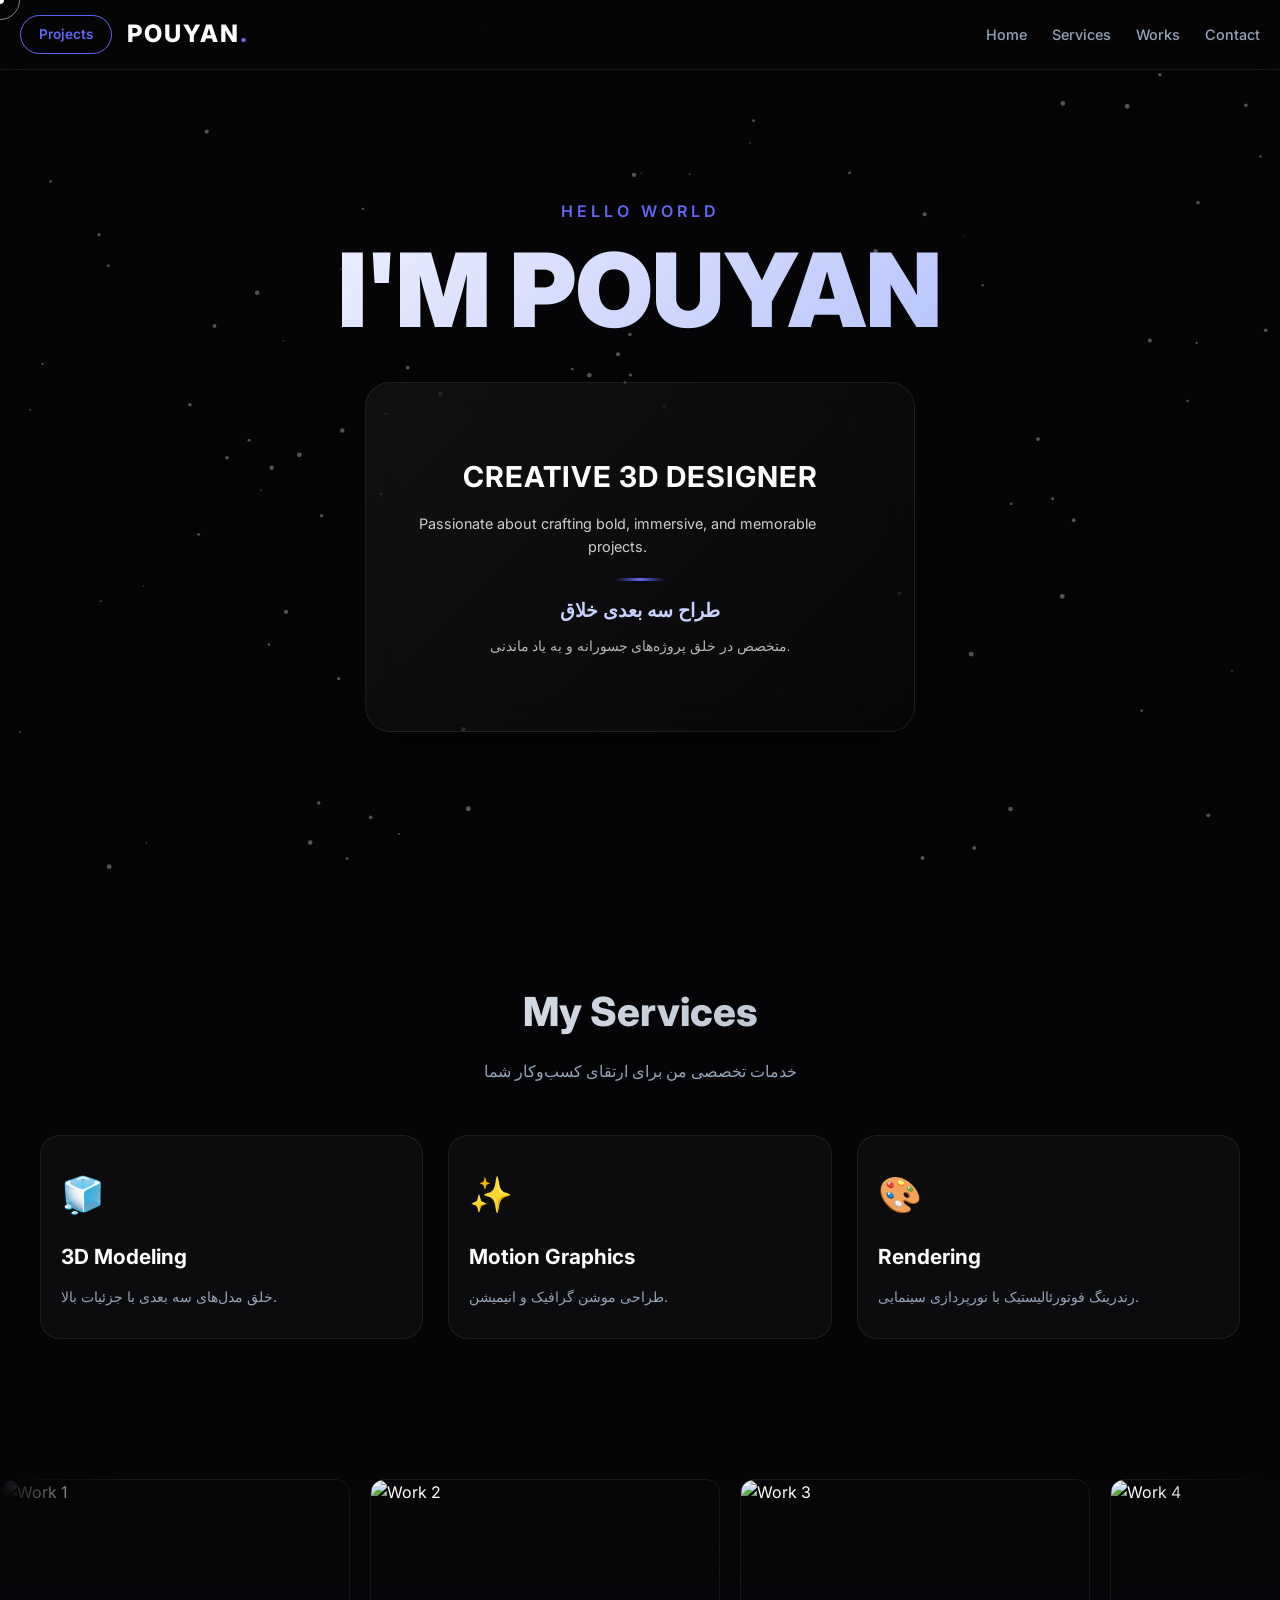
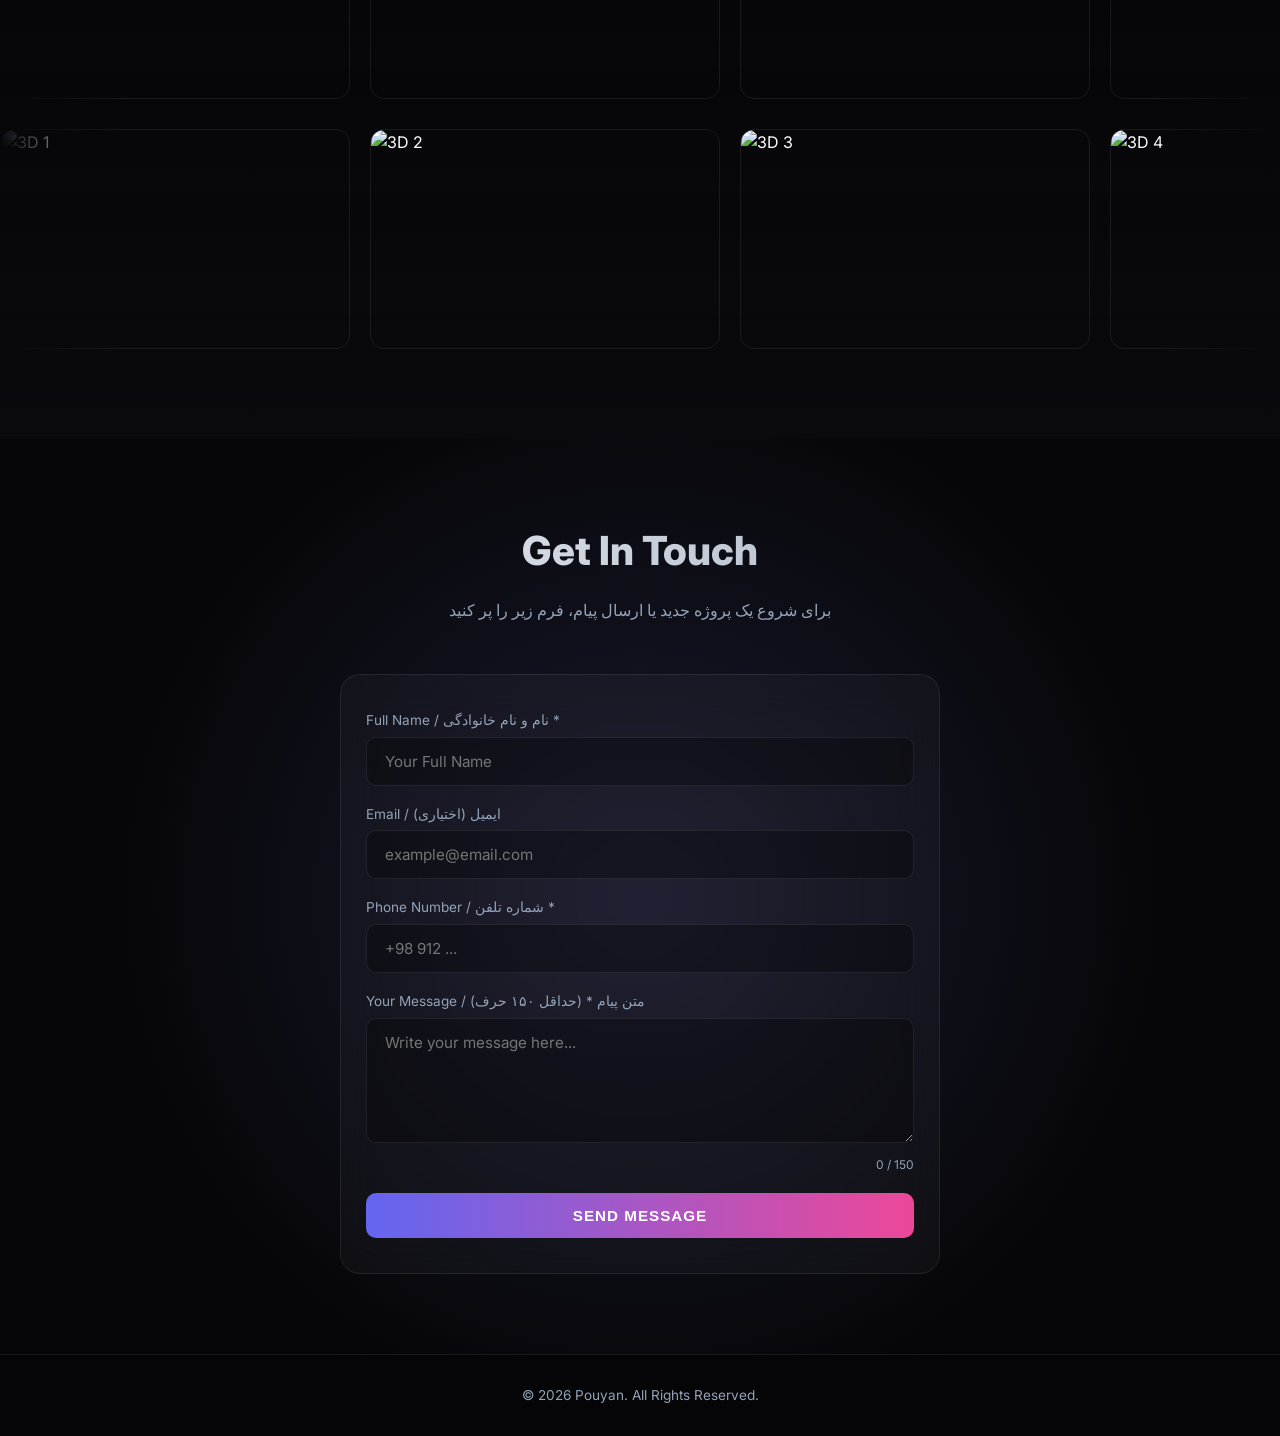
==== commit ade92f2c: "Add files via upload" ====
--- a/index.html
+++ b/index.html
@@ -3,16 +3,16 @@
 <head>
     <meta charset="UTF-8">
     <meta name="viewport" content="width=device-width, initial-scale=1.0">
-    <title>Pouyan | Projects</title>
+    <meta name="description" content="Pouyan - Creative 3D Designer & Motion Graphics Artist Portfolio">
+    <title>Pouyan | 3D Designer Portfolio</title>
     <!-- فونت‌ها -->
     <link rel="preconnect" href="https://fonts.googleapis.com">
     <link rel="preconnect" href="https://fonts.gstatic.com" crossorigin>
     <link href="https://fonts.googleapis.com/css2?family=Inter:wght@300;400;600;800&display=swap" rel="stylesheet">
     <link href="https://cdn.jsdelivr.net/gh/rastikerdar/vazirmatn@v33.003/Vazirmatn-font-face.css" rel="stylesheet" type="text/css" />
-    
 <style>
     /* -----------------------------------------------------------
-       تنظیمات پایه (مشابه صفحات قبل)
+       تنظیمات پایه و متغیرها
     ----------------------------------------------------------- */
     :root {
         --bg-color: #050507;
@@ -23,214 +23,273 @@
         --secondary-accent: #ec4899;
         --glass-bg: rgba(255, 255, 255, 0.03);
         --glass-border: rgba(255, 255, 255, 0.08);
+        --card-width: clamp(280px, 85vw, 550px);
         --nav-height: 70px;
+        --transition-smooth: all 0.4s cubic-bezier(0.16, 1, 0.3, 1);
     }
     * { box-sizing: border-box; margin: 0; padding: 0; cursor: none; }
-    body {
-        font-family: 'Inter', sans-serif;
-        background-color: var(--bg-color);
-        color: var(--text-color);
-        overflow-x: hidden;
-        line-height: 1.6;
-    }
+    html { scroll-behavior: smooth; }
+    body { font-family: 'Inter', sans-serif; background-color: var(--bg-color); color: var(--text-color); overflow-x: hidden; line-height: 1.6; -webkit-font-smoothing: antialiased; }
+    
+    /* Scrollbar */
     ::-webkit-scrollbar { width: 8px; }
     ::-webkit-scrollbar-track { background: var(--bg-color); }
     ::-webkit-scrollbar-thumb { background: var(--glass-border); border-radius: 4px; }
     ::-webkit-scrollbar-thumb:hover { background: var(--accent-color); }
 
-    /* نشانگر موس */
-    .cursor-dot, .cursor-outline {
-        position: fixed; top: 0; left: 0; border-radius: 50%; z-index: 9999; pointer-events: none; mix-blend-mode: difference;
-    }
+    /* Custom Cursor */
+    .cursor-dot, .cursor-outline { position: fixed; top: 0; left: 0; border-radius: 50%; z-index: 9999; pointer-events: none; mix-blend-mode: difference; will-change: transform; }
     .cursor-dot { width: 8px; height: 8px; background-color: white; transform: translate(-50%, -50%); }
-    .cursor-outline { width: 40px; height: 40px; border: 1px solid rgba(255, 255, 255, 0.5); transition: all 0.1s ease-out; transform: translate(-50%, -50%); }
+    .cursor-outline { width: 40px; height: 40px; border: 1px solid rgba(255, 255, 255, 0.5); transition: width 0.3s, height 0.3s, background-color 0.3s, border-color 0.3s, transform 0.1s ease-out; transform: translate(-50%, -50%); }
     body.hovering .cursor-outline { width: 70px; height: 70px; background-color: rgba(255, 255, 255, 0.1); border-color: transparent; backdrop-filter: blur(2px); }
     @media (max-width: 768px) { * { cursor: auto; } .cursor-dot, .cursor-outline { display: none; } }
 
-    /* پس‌زمینه ذرات */
+    /* Particles Background */
     #particles-canvas { position: fixed; top: 0; left: 0; width: 100%; height: 100%; z-index: -1; opacity: 0.8; }
 
-    /* نوار ناوبری */
-    .main-navigation {
-        position: fixed; top: 0; left: 0; width: 100%; height: var(--nav-height);
-        display: flex; justify-content: space-between; align-items: center;
-        z-index: 1000; background: rgba(5, 5, 7, 0.8); backdrop-filter: blur(20px);
-        border-bottom: 1px solid var(--glass-border); padding: 0 20px;
+    /* Navigation */
+    .main-navigation { position: fixed; top: 0; left: 0; width: 100%; height: var(--nav-height); padding: 0 20px; display: flex; justify-content: space-between; align-items: center; z-index: 1000; background: rgba(5, 5, 7, 0.8); backdrop-filter: blur(20px); border-bottom: 1px solid var(--glass-border); transition: var(--transition-smooth); }
+    .nav-left { display: flex; align-items: center; gap: 15px; }
+    .project-btn { padding: 8px 18px; background: transparent; border: 1px solid var(--accent-color); color: var(--accent-color); border-radius: 20px; font-weight: 600; font-size: 0.85rem; text-decoration: none; transition: var(--transition-smooth); white-space: nowrap; }
+    .project-btn:hover { background: var(--accent-color); color: #fff; box-shadow: 0 0 15px var(--accent-glow); }
+    .logo { font-weight: 800; font-size: 1.5rem; letter-spacing: 2px; color: #fff; text-transform: uppercase; position: relative; text-decoration: none; }
+    .logo span { color: var(--accent-color); }
+    .nav-links { display: flex; gap: 25px; list-style: none; align-items: center; }
+    .nav-link { text-decoration: none; color: var(--text-muted); font-weight: 500; font-size: 0.9rem; transition: var(--transition-smooth); position: relative; padding: 5px 0; white-space: nowrap; }
+    .nav-link::after { content: ''; position: absolute; width: 0; height: 2px; bottom: 0; left: 0; background: linear-gradient(90deg, var(--accent-color), var(--secondary-accent)); transition: width 0.3s ease; }
+    .nav-link:hover { color: #fff; }
+    .nav-link:hover::after { width: 100%; }
+    .mobile-menu-btn { display: none; flex-direction: column; gap: 6px; background: none; border: none; z-index: 1002; padding: 5px; }
+    .bar { width: 28px; height: 2px; background-color: white; transition: var(--transition-smooth); }
+    @media (max-width: 900px) {
+        .nav-links { position: fixed; top: 0; right: -100%; width: 100%; height: 100vh; background: rgba(5, 5, 7, 0.98); backdrop-filter: blur(30px); flex-direction: column; justify-content: center; align-items: center; transition: 0.5s cubic-bezier(0.77, 0, 0.175, 1); z-index: 1001; gap: 35px; }
+        .nav-links.active { right: 0; }
+        .mobile-menu-btn { display: flex; }
+        .nav-link { font-size: 1.6rem; }
+        .project-btn { font-size: 1.1rem; padding: 12px 30px; }
+        .mobile-menu-btn.active .bar:nth-child(1) { transform: translateY(8px) rotate(45deg); }
+        .mobile-menu-btn.active .bar:nth-child(2) { opacity: 0; }
+        .mobile-menu-btn.active .bar:nth-child(3) { transform: translateY(-8px) rotate(-45deg); }
     }
-    .logo { font-weight: 800; font-size: 1.5rem; color: #fff; text-decoration: none; letter-spacing: 2px; }
-    .logo span { color: var(--accent-color); }
-    .nav-btn {
-        padding: 8px 20px; background: transparent; border: 1px solid var(--accent-color);
-        color: var(--accent-color); border-radius: 20px; text-decoration: none;
-        font-weight: 600; transition: 0.3s;
+
+    /* Hero Section */
+    .hero-section { min-height: 100vh; display: flex; justify-content: center; align-items: center; perspective: 1200px; position: relative; padding-top: var(--nav-height); overflow: hidden; padding-left: 15px; padding-right: 15px; }
+    .hero-content { text-align: center; z-index: 10; width: 100%; max-width: 1200px; }
+    .greeting { font-size: 1rem; color: var(--accent-color); margin-bottom: 15px; font-weight: 600; letter-spacing: 4px; text-transform: uppercase; opacity: 0; animation: fadeInDown 1s ease forwards 0.5s; }
+    .main-title { font-size: clamp(2.5rem, 8vw, 7rem); font-weight: 900; line-height: 1; margin-bottom: 25px; background: linear-gradient(135deg, #fff 0%, #a5b4fc 100%); -webkit-background-clip: text; -webkit-text-fill-color: transparent; opacity: 0; animation: fadeInUp 1s ease forwards 0.8s; }
+    .tilt-card { width: var(--card-width); min-height: 350px; margin: 40px auto; background: linear-gradient(135deg, rgba(255,255,255,0.05), rgba(255,255,255,0.01)); backdrop-filter: blur(25px); -webkit-backdrop-filter: blur(25px); border: 1px solid var(--glass-border); border-radius: 25px; padding: 35px 25px; display: flex; flex-direction: column; justify-content: center; align-items: center; text-align: center; box-shadow: 0 25px 50px -12px rgba(0, 0, 0, 0.5); transform-style: preserve-3d; transform: rotateX(0) rotateY(0); transition: transform 0.1s ease-out; opacity: 0; animation: fadeIn 1.5s ease forwards 1.2s; position: relative; overflow: hidden; }
+    .tilt-card::before { content: ''; position: absolute; top: 0; left: 0; width: 100%; height: 100%; background: radial-gradient(circle at var(--mouse-x, 50%) var(--mouse-y, 50%), rgba(255,255,255,0.15), transparent 50%); opacity: 0; transition: opacity 0.3s; pointer-events: none; z-index: 1; }
+    .tilt-card:hover::before { opacity: 1; }
+    .card-content { transform: translateZ(60px); position: relative; z-index: 2; }
+    .card-title-en { font-size: clamp(1.3rem, 4vw, 1.8rem); font-weight: 700; margin-bottom: 12px; color: #fff; text-transform: uppercase; letter-spacing: 1px; }
+    .card-desc-en { font-size: 0.9rem; color: rgba(255,255,255,0.8); margin-bottom: 20px; line-height: 1.6; max-width: 90%; }
+    .divider { width: 50px; height: 3px; background: linear-gradient(90deg, transparent, var(--accent-color), transparent); margin: 15px auto; border-radius: 2px; }
+    .card-title-fa { font-family: 'Vazirmatn', sans-serif; font-size: 1.2rem; font-weight: 700; color: #c7d2fe; margin-bottom: 8px; }
+    .card-desc-fa { font-family: 'Vazirmatn', sans-serif; font-size: 0.85rem; color: rgba(255,255,255,0.7); line-height: 1.8; }
+
+    /* Services */
+    .section-padding { padding: 80px 15px; position: relative; }
+    .section-header { text-align: center; margin-bottom: 50px; }
+    .section-title { font-size: clamp(1.8rem, 5vw, 2.5rem); font-weight: 800; margin-bottom: 15px; background: linear-gradient(to right, #fff, #94a3b8); -webkit-background-clip: text; -webkit-text-fill-color: transparent; }
+    .services-grid { display: grid; grid-template-columns: repeat(auto-fit, minmax(260px, 1fr)); gap: 25px; max-width: 1200px; margin: 0 auto; }
+    .service-card { background: var(--glass-bg); border: 1px solid var(--glass-border); padding: 30px 20px; border-radius: 20px; transition: var(--transition-smooth); position: relative; overflow: hidden; }
+    .service-card:hover { transform: translateY(-10px); border-color: var(--accent-color); box-shadow: 0 10px 30px -10px var(--accent-glow); }
+    .service-icon { font-size: 2.2rem; margin-bottom: 18px; color: var(--accent-color); }
+    .service-title { font-size: 1.3rem; margin-bottom: 12px; font-weight: 700; }
+    .service-desc { color: var(--text-muted); font-size: 0.9rem; }
+
+    /* Gallery */
+    .gallery-section { padding: 60px 0; overflow: hidden; position: relative; background: linear-gradient(to bottom, transparent, #0a0a0e); }
+    .marquee-container { display: flex; width: 100%; overflow: hidden; margin-bottom: 30px; mask-image: linear-gradient(to right, transparent, black 10%, black 90%, transparent); -webkit-mask-image: linear-gradient(to right, transparent, black 10%, black 90%, transparent); }
+    .marquee-content { display: flex; gap: 20px; animation: scroll 50s linear infinite; }
+    .marquee-content.reverse { animation-direction: reverse; animation-duration: 60s; }
+    .marquee-item { width: clamp(250px, 35vw, 350px); height: clamp(160px, 22vw, 220px); border-radius: 14px; overflow: hidden; position: relative; flex-shrink: 0; border: 1px solid var(--glass-border); transition: var(--transition-smooth); }
+    .marquee-item:hover { transform: scale(1.05); z-index: 2; border-color: var(--accent-color); box-shadow: 0 0 20px var(--accent-glow); }
+    .marquee-item img { width: 100%; height: 100%; object-fit: cover; transition: transform 0.5s ease; }
+    .marquee-item:hover img { transform: scale(1.1); }
+    @keyframes scroll { 0% { transform: translateX(0); } 100% { transform: translateX(-50%); } }
+
+    /* Contact Form */
+    .contact-section { background: radial-gradient(circle at center, #1a1a2e 0%, #050507 70%); }
+    .contact-container { max-width: 600px; margin: 0 auto; background: var(--glass-bg); border: 1px solid var(--glass-border); border-radius: 20px; padding: 35px 25px; backdrop-filter: blur(20px); }
+    .form-group { margin-bottom: 18px; }
+    .form-input { width: 100%; padding: 14px 18px; background: rgba(0, 0, 0, 0.3); border: 1px solid var(--glass-border); border-radius: 10px; color: #fff; font-family: 'Inter', sans-serif; font-size: 0.95rem; transition: var(--transition-smooth); }
+    .form-input:focus { outline: none; border-color: var(--accent-color); background: rgba(0, 0, 0, 0.5); }
+    .submit-btn { width: 100%; padding: 14px; background: linear-gradient(90deg, var(--accent-color), var(--secondary-accent)); border: none; border-radius: 10px; color: white; font-weight: 700; font-size: 0.95rem; text-transform: uppercase; letter-spacing: 1px; transition: var(--transition-smooth); position: relative; overflow: hidden; }
+    .submit-btn:hover { transform: translateY(-2px); box-shadow: 0 10px 20px -5px var(--accent-glow); }
+    .char-count { font-size: 0.75rem; color: var(--text-muted); display: block; margin-top: 5px; text-align: right; }
+    .char-count.error { color: #ef4444; }
+    .char-count.success { color: var(--accent-color); }
+
+    /* Footer */
+    footer { padding: 30px 20px; text-align: center; border-top: 1px solid var(--glass-border); color: var(--text-muted); font-size: 0.85rem; }
+
+    /* Animations */
+    @keyframes fadeIn { to { opacity: 1; } }
+    @keyframes fadeInUp { from { opacity: 0; transform: translateY(40px); } to { opacity: 1; transform: translateY(0); } }
+    @keyframes fadeInDown { from { opacity: 0; transform: translateY(-40px); } to { opacity: 1; transform: translateY(0); } }
+    .reveal { opacity: 0; transform: translateY(30px); transition: all 0.8s ease; }
+    .reveal.active { opacity: 1; transform: translateY(0); }
+
+    @media (max-width: 480px) {
+        :root { --nav-height: 60px; }
+        .logo { font-size: 1.2rem; }
+        .project-btn { padding: 6px 12px; font-size: 0.75rem; }
+        .tilt-card { min-height: 300px; padding: 25px 18px; margin: 30px auto; }
+        .section-padding { padding: 60px 12px; }
+        .contact-container { padding: 25px 18px; }
     }
-    .nav-btn:hover { background: var(--accent-color); color: #fff; box-shadow: 0 0 15px var(--accent-glow); }
-
-    /* محتوای اصلی */
-    .container { max-width: 1200px; margin: 100px auto 50px; padding: 0 20px; }
-    .page-header { text-align: center; margin-bottom: 60px; }
-    .page-title { font-size: clamp(2rem, 5vw, 3.5rem); font-weight: 800; margin-bottom: 15px; background: linear-gradient(to right, #fff, #94a3b8); -webkit-background-clip: text; -webkit-text-fill-color: transparent; }
-    .page-subtitle { color: var(--text-muted); font-size: 1.1rem; max-width: 600px; margin: 0 auto; }
-
-    /* شبکه پروژه‌ها */
-    .projects-grid {
-        display: grid;
-        grid-template-columns: repeat(auto-fit, minmax(300px, 1fr));
-        gap: 30px;
-    }
-    .project-card {
-        background: var(--glass-bg);
-        border: 1px solid var(--glass-border);
-        border-radius: 20px;
-        overflow: hidden;
-        transition: var(--transition-smooth);
-        position: relative;
-        group: project;
-    }
-    .project-card:hover {
-        transform: translateY(-10px);
-        border-color: var(--accent-color);
-        box-shadow: 0 15px 30px -10px var(--accent-glow);
-    }
-    .project-image {
-        width: 100%;
-
-        background: #1a1a2e;
-        position: relative;
-        overflow: hidden;
-    }
-    .project-image img {
-        width: 100%;
-        height: 100%;
-        object-fit:c;
-        transition: transform 0.5s ease;
-    }
-    .project-card:hover .project-image img { transform: scale(1.1); }
-    
-    .project-content { padding: 25px; }
-    .project-category {
-        font-size: 0.8rem;
-        color: var(--accent-color);
-        text-transform: uppercase;
-        letter-spacing: 1px;
-        margin-bottom: 10px;
-        font-weight: 700;
-    }
-    .project-title {
-        font-size: 1.4rem;
-        font-weight: 700;
-        margin-bottom: 10px;
-        color: #fff;
-    }
-    .project-desc {
-        color: var(--text-muted);
-        font-size: 0.95rem;
-        line-height: 1.6;
-        margin-bottom: 20px;
-    }
-    .project-link {
-        display: inline-block;
-        color: #fff;
-        text-decoration: none;
-        font-weight: 600;
-        border-bottom: 2px solid var(--secondary-accent);
-        padding-bottom: 2px;
-        transition: 0.3s;
-    }
-    .project-link:hover { color: var(--secondary-accent); }
-
-    /* حالت خالی */
-    .empty-state { text-align: center; color: var(--text-muted); padding: 50px; font-size: 1.2rem; }
 </style>
 </head>
 <body>
-    <!-- بوم نقاشی -->
     <canvas id="particles-canvas"></canvas>
-    
-    <!-- نشانگر موس -->
     <div class="cursor-dot" data-cursor-dot></div>
     <div class="cursor-outline" data-cursor-outline></div>
-
-    <!-- نوار ناوبری -->
+    
     <nav class="main-navigation">
-        <a href="portfolio.html" class="logo hover-trigger">POUYAN<span>.</span></a>
-        <a href="portfolio.html" class="nav-btn hover-trigger">Back to Portfolio</a>
+        <div class="nav-left">
+            <a href="./project.html" class="project-btn hover-trigger">Projects</a>
+            <a href="#" class="logo">POUYAN<span>.</span></a>
+        </div>
+        <ul class="nav-links">
+            <li><a href="#hero" class="nav-link hover-trigger">Home</a></li>
+            <li><a href="#services" class="nav-link hover-trigger">Services</a></li>
+            <li><a href="#gallery" class="nav-link hover-trigger">Works</a></li>
+            <li><a href="#contact" class="nav-link hover-trigger">Contact</a></li>
+        </ul>
+        <button class="mobile-menu-btn hover-trigger" aria-label="Toggle Menu">
+            <span class="bar"></span><span class="bar"></span><span class="bar"></span>
+        </button>
     </nav>
 
-    <!-- محتوای اصلی -->
-    <div class="container">
-        <div class="page-header reveal">
-            <h1 class="page-title">My Projects</h1>
-            <p class="page-subtitle">مجموعه‌ای از بهترین کارهای سه بعدی و موشن گرافیک من. اینجا جایی است که ایده‌ها به واقعیت تبدیل می‌شوند.</p>
-        </div>
-
-        <div class="projects-grid" id="projectsContainer">
-            <!-- پروژه‌ها توسط جاوااسکریپت یا دستی اضافه می‌شوند -->
-            
-            <!-- پروژه نمونه ۱ -->
-            <div class="project-card reveal hover-trigger">
-                <div class="project-image">
-                    <img src="./img/Fightgram.jpg" alt="">        </div>
-                <div class="project-content">
-                    <div class="project-category">3D Modeling</div>
-                    <h3 class="project-title">Jensenex X Gran Berlinetta</h3>
-                    <p class="project-desc"></p>
-                    <a href="Fightgram.html" class="project-link">مشاهده جزئیات &rarr;</a>
+    <section id="hero" class="hero-section">
+        <div class="hero-content">
+            <div class="greeting">HELLO WORLD</div>
+            <h1 class="main-title">I'M POUYAN</h1>
+            <div class="tilt-card" id="tiltCard">
+                <div class="card-content">
+                    <div class="card-title-en">Creative 3D Designer</div>
+                    <p class="card-desc-en">Passionate about crafting bold, immersive, and memorable projects.</p>
+                    <div class="divider"></div>
+                    <div class="card-title-fa">طراح سه بعدی خلاق</div>
+                    <p class="card-desc-fa">متخصص در خلق پروژه‌های جسورانه و به یاد ماندنی.</p>
                 </div>
             </div>
-
-            <!-- پروژه نمونه ۲ -->
-            <div class="project-card reveal hover-trigger">
-                <div class="project-image">
-                    <img src="https://mwallpaper.ir/wp-content/uploads/2017/02/%D8%AC%D9%86%DA%AF%D9%86%D8%AF%D9%87-f16-768x432.jpg?v=1714755770" alt="Project 2">
+        </div>
+    </section>
+
+    <section id="services" class="section-padding">
+        <div class="section-header reveal">
+            <h2 class="section-title">My Services</h2>
+            <p style="color: var(--text-muted);">خدمات تخصصی من برای ارتقای کسب‌وکار شما</p>
+        </div>
+        <div class="services-grid">
+            <div class="service-card reveal hover-trigger">
+                <div class="service-icon">🧊</div>
+                <h3 class="service-title">3D Modeling</h3>
+                <p class="service-desc">خلق مدل‌های سه بعدی با جزئیات بالا.</p>
+            </div>
+            <div class="service-card reveal hover-trigger">
+                <div class="service-icon">✨</div>
+                <h3 class="service-title">Motion Graphics</h3>
+                <p class="service-desc">طراحی موشن گرافیک و انیمیشن.</p>
+            </div>
+            <div class="service-card reveal hover-trigger">
+                <div class="service-icon">🎨</div>
+                <h3 class="service-title">Rendering</h3>
+                <p class="service-desc">رندرینگ فوتورئالیستیک با نورپردازی سینمایی.</p>
+            </div>
+        </div>
+    </section>
+
+    <section id="gallery" class="gallery-section">
+        <div class="marquee-container">
+            <div class="marquee-content">
+                <div class="marquee-item hover-trigger"><img src="https://mwallpaper.ir/wp-content/uploads/2017/02/%D8%B9%DA%A9%D8%B3-%D9%BE%D8%B1%D9%88%D9%81%D8%A7%DB%8C%D9%84-%D8%AE%D9%84%D8%A8%D8%A7%D9%86-%D8%AC%D8%AA-%D8%AC%D9%86%DA%AF%D9%86%D8%AF%D9%87-768x432.jpg?v=1772821181" alt="Work 1"></div>
+                <div class="marquee-item hover-trigger"><img src="https://mwallpaper.ir/wp-content/uploads/2017/02/%D9%88%D8%A7%D9%84%D9%BE%DB%8C%D9%BE%D8%B1-%D9%87%D9%88%D8%A7%D9%BE%DB%8C%D9%85%D8%A7%DB%8C-%D8%B4%DA%A9%D8%A7%D8%B1%DB%8C-F-22-768x512.jpg?v=1757542283" alt="Work 2"></div>
+                <div class="marquee-item hover-trigger"><img src="https://mwallpaper.ir/wp-content/uploads/2017/02/%D9%87%D9%88%D8%A7%D9%BE%DB%8C%D9%85%D8%A7%DB%8C-%D8%AC%D9%86%DA%AF%D9%86%D8%AF%D9%87-%D8%B3%D9%88%D8%AE%D9%88-34-%D8%B1%D9%88%D8%B3%DB%8C-768x512.jpg?v=1772821187" alt="Work 3"></div>
+                <div class="marquee-item hover-trigger"><img src="https://mwallpaper.ir/wp-content/uploads/2017/02/Lockheed-Martin-F16-768x432.jpg?v=1772821189" alt="Work 4"></div>
+                <div class="marquee-item hover-trigger"><img src="https://mwallpaper.ir/wp-content/uploads/2017/02/%D8%AC%D9%86%DA%AF%D9%86%D8%AF%D9%87-%D9%87%D8%A7%DB%8C-f16-%D8%A8%D8%B1-%D9%81%D8%B1%D8%A7%D8%B2-%D8%A7%D8%A8%D8%B1%D9%87%D8%A7-768x480.jpg?v=1714755775" alt="Work 5"></div>
+                <div class="marquee-item hover-trigger"><img src="https://mwallpaper.ir/wp-content/uploads/2017/02/%D8%AC%D9%86%DA%AF%D9%86%D8%AF%D9%87-f16-768x432.jpg?v=1714755770" alt="Work 6"></div>
+                <!-- Tkrar -->
+                <div class="marquee-item hover-trigger"><img src="https://mwallpaper.ir/wp-content/uploads/2017/02/%D8%B9%DA%A9%D8%B3-%D9%BE%D8%B1%D9%88%D9%81%D8%A7%DB%8C%D9%84-%D8%AE%D9%84%D8%A8%D8%A7%D9%86-%D8%AC%D8%AA-%D8%AC%D9%86%DA%AF%D9%86%D8%AF%D9%87-768x432.jpg?v=1772821181" alt="Work 1"></div>
+                <div class="marquee-item hover-trigger"><img src="https://mwallpaper.ir/wp-content/uploads/2017/02/%D9%88%D8%A7%D9%84%D9%BE%DB%8C%D9%BE%D8%B1-%D9%87%D9%88%D8%A7%D9%BE%DB%8C%D9%85%D8%A7%DB%8C-%D8%B4%DA%A9%D8%A7%D8%B1%DB%8C-F-22-768x512.jpg?v=1757542283" alt="Work 2"></div>
+                <div class="marquee-item hover-trigger"><img src="https://mwallpaper.ir/wp-content/uploads/2017/02/%D9%87%D9%88%D8%A7%D9%BE%DB%8C%D9%85%D8%A7%DB%8C-%D8%AC%D9%86%DA%AF%D9%86%D8%AF%D9%87-%D8%B3%D9%88%D8%AE%D9%88-34-%D8%B1%D9%88%D8%B3%DB%8C-768x512.jpg?v=1772821187" alt="Work 3"></div>
+                <div class="marquee-item hover-trigger"><img src="https://mwallpaper.ir/wp-content/uploads/2017/02/Lockheed-Martin-F16-768x432.jpg?v=1772821189" alt="Work 4"></div>
+                <div class="marquee-item hover-trigger"><img src="https://mwallpaper.ir/wp-content/uploads/2017/02/%D8%AC%D9%86%DA%AF%D9%86%D8%AF%D9%87-%D9%87%D8%A7%DB%8C-f16-%D8%A8%D8%B1-%D9%81%D8%B1%D8%A7%D8%B2-%D8%A7%D8%A8%D8%B1%D9%87%D8%A7-768x480.jpg?v=1714755775" alt="Work 5"></div>
+                <div class="marquee-item hover-trigger"><img src="https://mwallpaper.ir/wp-content/uploads/2017/02/%D8%AC%D9%86%DA%AF%D9%86%D8%AF%D9%87-f16-768x432.jpg?v=1714755770" alt="Work 6"></div>
+            </div>
+        </div>
+        <div class="marquee-container">
+            <div class="marquee-content reverse">
+                <div class="marquee-item hover-trigger"><img src="https://mwallpaper.ir/wp-content/uploads/2024/10/%D8%AC%D9%86%D8%B3%DB%8C%D8%B3-X-Gran-Berlinetta-%D9%86%D8%A7%D8%B1%D9%86%D8%AC%DB%8C-768x432.jpg?v=1729021739" alt="3D 1"></div>
+                <div class="marquee-item hover-trigger"><img src="https://mwallpaper.ir/wp-content/uploads/2023/01/%D9%88%D8%A7%D9%84%D9%BE%DB%8C%D9%BE%D8%B1-%D9%84%D8%A7%D9%85%D8%A8%D9%88%D8%B1%DA%AF%DB%8C%D9%86%DB%8C-%D8%A8%D8%A7-%DA%A9%DB%8C%D9%81%DB%8C%D8%AA-4K-1536x864.jpg?v=1674508029" alt="3D 2"></div>
+                <div class="marquee-item hover-trigger"><img src="https://mwallpaper.ir/wp-content/uploads/2023/01/%D8%B9%DA%A9%D8%B3-%D8%A8%D8%A7%DA%A9%DB%8C%D9%81%DB%8C%D8%AA-%D9%84%D8%A7%D9%85%D8%A8%D9%88%D8%B1%DA%AF%DB%8C%D9%86%DB%8C-%D8%A8%D8%A7-%D8%AA%D9%85-%D8%B5%D9%88%D8%B1%D8%AA%DB%8C-1536x864.jpg?v=1674507674" alt="3D 3"></div>
+                <div class="marquee-item hover-trigger"><img src="https://mwallpaper.ir/wp-content/uploads/2022/01/%D8%A8%DA%A9-%DA%AF%D8%B1%D8%A7%D9%86%D8%AF-%DA%A9%D8%A7%D9%85%D9%BE%DB%8C%D9%88%D8%AA%D8%B1-%D9%85%D8%A7%D8%B4%DB%8C%D9%86-740Li-1536x960.jpeg?v=1642542440" alt="3D 4"></div>
+                <div class="marquee-item hover-trigger"><img src="https://mwallpaper.ir/wp-content/uploads/2022/04/%D8%B9%DA%A9%D8%B3-%D9%85%D8%A7%D8%B4%DB%8C%D9%86-%D9%85%D8%B1%D8%B3%D8%AF%D8%B3-%D8%A8%D9%86%D8%B2-%D8%B2%D8%B1%D8%AF-%D8%B1%D9%86%DA%AF-%D8%A8%D8%A7-%DA%A9%DB%8C%D9%81%DB%8C%D8%AA-4K-768x432.jpg?v=1649099065" alt="3D 5"></div>
+                <!-- Tkrar -->
+                <div class="marquee-item hover-trigger"><img src="https://mwallpaper.ir/wp-content/uploads/2024/10/%D8%AC%D9%86%D8%B3%DB%8C%D8%B3-X-Gran-Berlinetta-%D9%86%D8%A7%D8%B1%D9%86%D8%AC%DB%8C-768x432.jpg?v=1729021739" alt="3D 1"></div>
+                <div class="marquee-item hover-trigger"><img src="https://mwallpaper.ir/wp-content/uploads/2023/01/%D9%88%D8%A7%D9%84%D9%BE%DB%8C%D9%BE%D8%B1-%D9%84%D8%A7%D9%85%D8%A8%D9%88%D8%B1%DA%AF%DB%8C%D9%86%DB%8C-%D8%A8%D8%A7-%DA%A9%DB%8C%D9%81%DB%8C%D8%AA-4K-1536x864.jpg?v=1674508029" alt="3D 2"></div>
+                <div class="marquee-item hover-trigger"><img src="https://mwallpaper.ir/wp-content/uploads/2023/01/%D8%B9%DA%A9%D8%B3-%D8%A8%D8%A7%DA%A9%DB%8C%D9%81%DB%8C%D8%AA-%D9%84%D8%A7%D9%85%D8%A8%D9%88%D8%B1%DA%AF%DB%8C%D9%86%DB%8C-%D8%A8%D8%A7-%D8%AA%D9%85-%D8%B5%D9%88%D8%B1%D8%AA%DB%8C-1536x864.jpg?v=1674507674" alt="3D 3"></div>
+                <div class="marquee-item hover-trigger"><img src="https://mwallpaper.ir/wp-content/uploads/2022/01/%D8%A8%DA%A9-%DA%AF%D8%B1%D8%A7%D9%86%D8%AF-%DA%A9%D8%A7%D9%85%D9%BE%DB%8C%D9%88%D8%AA%D8%B1-%D9%85%D8%A7%D8%B4%DB%8C%D9%86-740Li-1536x960.jpeg?v=1642542440" alt="3D 4"></div>
+                <div class="marquee-item hover-trigger"><img src="https://mwallpaper.ir/wp-content/uploads/2022/04/%D8%B9%DA%A9%D8%B3-%D9%85%D8%A7%D8%B4%DB%8C%D9%86-%D9%85%D8%B1%D8%B3%D8%AF%D8%B3-%D8%A8%D9%86%D8%B2-%D8%B2%D8%B1%D8%AF-%D8%B1%D9%86%DA%AF-%D8%A8%D8%A7-%DA%A9%DB%8C%D9%81%DB%8C%D8%AA-4K-768x432.jpg?v=1649099065" alt="3D 5"></div>
+          
+  </div>
+        </div>
+    </section>
+
+    <!-- بخش تماس -->
+    <section id="contact" class="section-padding contact-section">
+        <div class="section-header reveal">
+            <h2 class="section-title">Get In Touch</h2>
+            <p style="color: var(--text-muted);">برای شروع یک پروژه جدید یا ارسال پیام، فرم زیر را پر کنید</p>
+        </div>
+        <div class="contact-container reveal">
+            <form id="messageForm" onsubmit="event.preventDefault(); validateAndSend();">
+                
+                <div class="form-group">
+                    <label for="fullName" style="display:block; margin-bottom:5px; color:var(--text-muted); font-size:0.85rem;">Full Name / نام و نام خانوادگی *</label>
+                    <input type="text" id="fullName" name="fullName" class="form-input hover-trigger" placeholder="Your Full Name" required>
                 </div>
-                <div class="project-content">
-                    <div class="project-category">Aviation Design</div>
-                    <h3 class="project-title">F-16 Fighting Falcon</h3>
-                    <p class="project-desc">مدل‌سازی سه بعدی جنگنده F-16 با تمرکز بر آیرودینامیک و بافت فلزی بدنه.</p>
-                    <a href="#" class="project-link">مشاهده جزئیات &rarr;</a>
+
+                <div class="form-group">
+                    <label for="email" style="display:block; margin-bottom:5px; color:var(--text-muted); font-size:0.85rem;">Email / ایمیل (اختیاری)</label>
+                    <input type="email" id="email" name="email" class="form-input hover-trigger" placeholder="example@email.com">
                 </div>
-            </div>
-
-            <!-- پروژه نمونه ۳ -->
-            <div class="project-card reveal hover-trigger">
-                <div class="project-image">
-                    <img src="https://mwallpaper.ir/wp-content/uploads/2022/01/%D8%A8%DA%A9-%DA%AF%D8%B1%D8%A7%D9%86%D8%AF-%DA%A9%D8%A7%D9%85%D9%BE%DB%8C%D9%88%D8%AA%D8%B1-%D9%85%D8%A7%D8%B4%DB%8C%D9%86-740Li-1536x960.jpeg?v=1642542440" alt="Project 3">
+
+                <div class="form-group">
+                    <label for="phone" style="display:block; margin-bottom:5px; color:var(--text-muted); font-size:0.85rem;">Phone Number / شماره تلفن *</label>
+                    <input type="tel" id="phone" name="phone" class="form-input hover-trigger" placeholder="+98 912 ..." required pattern="[0-9+ -]{10,}">
                 </div>
-                <div class="project-content">
-                    <div class="project-category">Product Visualization</div>
-                    <h3 class="project-title">BMW Grand Computer</h3>
-                    <p class="project-desc">ترکیب عناصر مدرن با محصولات لوکس برای خلق تصاویری جذاب و تجاری.</p>
-                    <a href="#" class="project-link">مشاهده جزئیات &rarr;</a>
+
+                <div class="form-group">
+                    <label for="messageText" style="display:block; margin-bottom:5px; color:var(--text-muted); font-size:0.85rem;">Your Message / متن پیام * (حداقل ۱۵۰ حرف)</label>
+                    <textarea id="messageText" name="messageText" class="form-input hover-trigger" rows="5" placeholder="Write your message here..." required minlength="150"></textarea>
+                    <small id="charCount" class="char-count">0 / 150</small>
                 </div>
-            </div>
-
-            <!-- پروژه نمونه ۴ -->
-            <div class="project-card reveal hover-trigger">
-                <div class="project-image">
-                    <img src="https://mwallpaper.ir/wp-content/uploads/2023/01/%D9%88%D8%A7%D9%84%D9%BE%DB%8C%D9%BE%D8%B1-%D9%84%D8%A7%D9%85%D8%A8%D9%88%D8%B1%DA%AF%DB%8C%D9%86%DB%8C-%D8%A8%D8%A7-%DA%A9%DB%8C%D9%81%DB%8C%D8%AA-4K-1536x864.jpg?v=1674508029" alt="Project 4">
-                </div>
-                <div class="project-content">
-                    <div class="project-category">Motion Graphics</div>
-                    <h3 class="project-title">Abstract Lamp Concept</h3>
-                    <p class="project-desc">طراحی مفهومی چراغ‌های مدرن با استفاده از موشن گرافیک و انیمیشن‌های نرم.</p>
-                    <a href="#" class="project-link">مشاهده جزئیات &rarr;</a>
-                </div>
-            </div>
-        </div>
-    </div>
+
+                <button type="submit" class="submit-btn hover-trigger">Send Message</button>
+            </form>
+        </div>
+    </section>
+
+    <footer>
+        <p>&copy; 2026 Pouyan. All Rights Reserved.</p>
+    </footer>
 
     <script>
         // -----------------------------------------------------------
-        // 1. مدیریت نشانگر موس
+        // 1. نشانگر موس سفارشی
         // -----------------------------------------------------------
         const cursorDot = document.querySelector('[data-cursor-dot]');
         const cursorOutline = document.querySelector('[data-cursor-outline]');
-        const hoverTriggers = document.querySelectorAll('.hover-trigger, a, button, input');
-
+        const hoverTriggers = document.querySelectorAll('.hover-trigger, a, button, input, textarea');
+        
         window.addEventListener('mousemove', function (e) {
-            cursorDot.style.transform = `translate(${e.clientX}px, ${e.clientY}px)`;
-            cursorOutline.style.transform = `translate(${e.clientX}px, ${e.clientY}px)`;
+            const posX = e.clientX;
+            const posY = e.clientY;
+            cursorDot.style.transform = `translate(${posX}px, ${posY}px)`;
+            cursorOutline.style.transform = `translate(${posX}px, ${posY}px)`;
         });
 
         hoverTriggers.forEach(trigger => {
@@ -239,7 +298,50 @@
         });
 
         // -----------------------------------------------------------
-        // 2. انیمیشن اسکرول (Scroll Reveal)
+        // 2. منوی موبایل
+        // -----------------------------------------------------------
+        const mobileBtn = document.querySelector('.mobile-menu-btn');
+        const navLinks = document.querySelector('.nav-links');
+        const navItems = document.querySelectorAll('.nav-link');
+        
+        mobileBtn.addEventListener('click', () => {
+            mobileBtn.classList.toggle('active');
+            navLinks.classList.toggle('active');
+        });
+
+        navItems.forEach(item => {
+            item.addEventListener('click', () => {
+                mobileBtn.classList.remove('active');
+                navLinks.classList.remove('active');
+            });
+        });
+
+        // -----------------------------------------------------------
+        // 3. افکت سه بعدی کارت (Tilt Effect)
+        // -----------------------------------------------------------
+        const card = document.getElementById('tiltCard');
+        const heroSection = document.querySelector('.hero-section');
+        
+        heroSection.addEventListener('mousemove', (e) => {
+            const rect = heroSection.getBoundingClientRect();
+            const x = e.clientX - rect.left - rect.width / 2;
+            const y = e.clientY - rect.top - rect.height / 2;
+            const rotateX = y / -25;
+            const rotateY = x / 25;
+            card.style.transform = `rotateX(${rotateX}deg) rotateY(${rotateY}deg)`;
+            
+            const xPercent = (e.clientX / window.innerWidth) * 100;
+            const yPercent = (e.clientY / window.innerHeight) * 100;
+            card.style.setProperty('--mouse-x', `${xPercent}%`);
+            card.style.setProperty('--mouse-y', `${yPercent}%`);
+        });
+
+        heroSection.addEventListener('mouseleave', () => {
+            card.style.transform = `rotateX(0) rotateY(0)`;
+        });
+
+        // -----------------------------------------------------------
+        // 4. انیمیشن اسکرول (Scroll Reveal)
         // -----------------------------------------------------------
         const revealElements = document.querySelectorAll('.reveal');
         const revealOnScroll = () => {
@@ -256,7 +358,7 @@
         revealOnScroll();
 
         // -----------------------------------------------------------
-        // 3. اسکریپت پس‌زمینه ذرات (Particles)
+        // 5. پس‌زمینه ذرات (Particles)
         // -----------------------------------------------------------
         const canvas = document.getElementById('particles-canvas');
         const ctx = canvas.getContext('2d');
@@ -313,6 +415,63 @@
 
         initParticles();
         animateParticles();
+
+                    // -----------------------------------------------------------
+            // 6. منطق فرم و ذخیره‌سازی داده‌ها (بدون هدایت خودکار)
+            // -----------------------------------------------------------
+            const form = document.getElementById('messageForm');
+            const messageInput = document.getElementById('messageText');
+            const charCountDisplay = document.getElementById('charCount');
+
+            // شمارنده کاراکتر
+            messageInput.addEventListener('input', function() {
+                const length = this.value.length;
+                charCountDisplay.textContent = `${length} / 150`;
+                charCountDisplay.className = length < 150 ? 'char-count error' : 'char-count success';
+            });
+
+            function validateAndSend() {
+                const fullName = document.getElementById('fullName').value.trim();
+                const phone = document.getElementById('phone').value.trim();
+                const email = document.getElementById('email').value.trim();
+                const message = document.getElementById('messageText').value.trim();
+
+                // بررسی‌ها
+                if (!fullName) { alert('لطفاً نام و نام خانوادگی را وارد کنید.'); return; }
+                if (!phone) { alert('لطفاً شماره تلفن را وارد کنید.'); return; }
+                if (message.length < 150) { 
+                    alert('متن پیام باید حداقل شامل ۱۵۰ کاراکتر باشد.'); 
+                    messageInput.focus(); 
+                    return; 
+                }
+
+                // آماده‌سازی داده‌ها
+                const formData = {
+                    name: fullName,
+                    email: email || 'Not Provided',
+                    phone: phone,
+                    message: message,
+                    timestamp: new Date().toLocaleString('fa-IR')
+                };
+
+                // *** ذخیره در LocalStorage ***
+                let messages = JSON.parse(localStorage.getItem('siteMessages')) || [];
+                messages.push(formData);
+                localStorage.setItem('siteMessages', JSON.stringify(messages));
+
+                // نمایش پیام موفقیت
+                alert('پیام شما با موفقیت ثبت شد!\n\n' + 
+                      `ارسال کننده: ${fullName}\n` +
+                      `شماره: ${phone}\n` +
+                      `زمان: ${formData.timestamp}`);
+
+                // پاک کردن فرم (اختیاری)
+                form.reset();
+                charCountDisplay.textContent = "0 / 150";
+                charCountDisplay.className = 'char-count';
+                
+                // کاربر در همین صفحه می‌ماند و می‌تواند دوباره پیام بدهد
+            }
     </script>
 </body>
 </html>
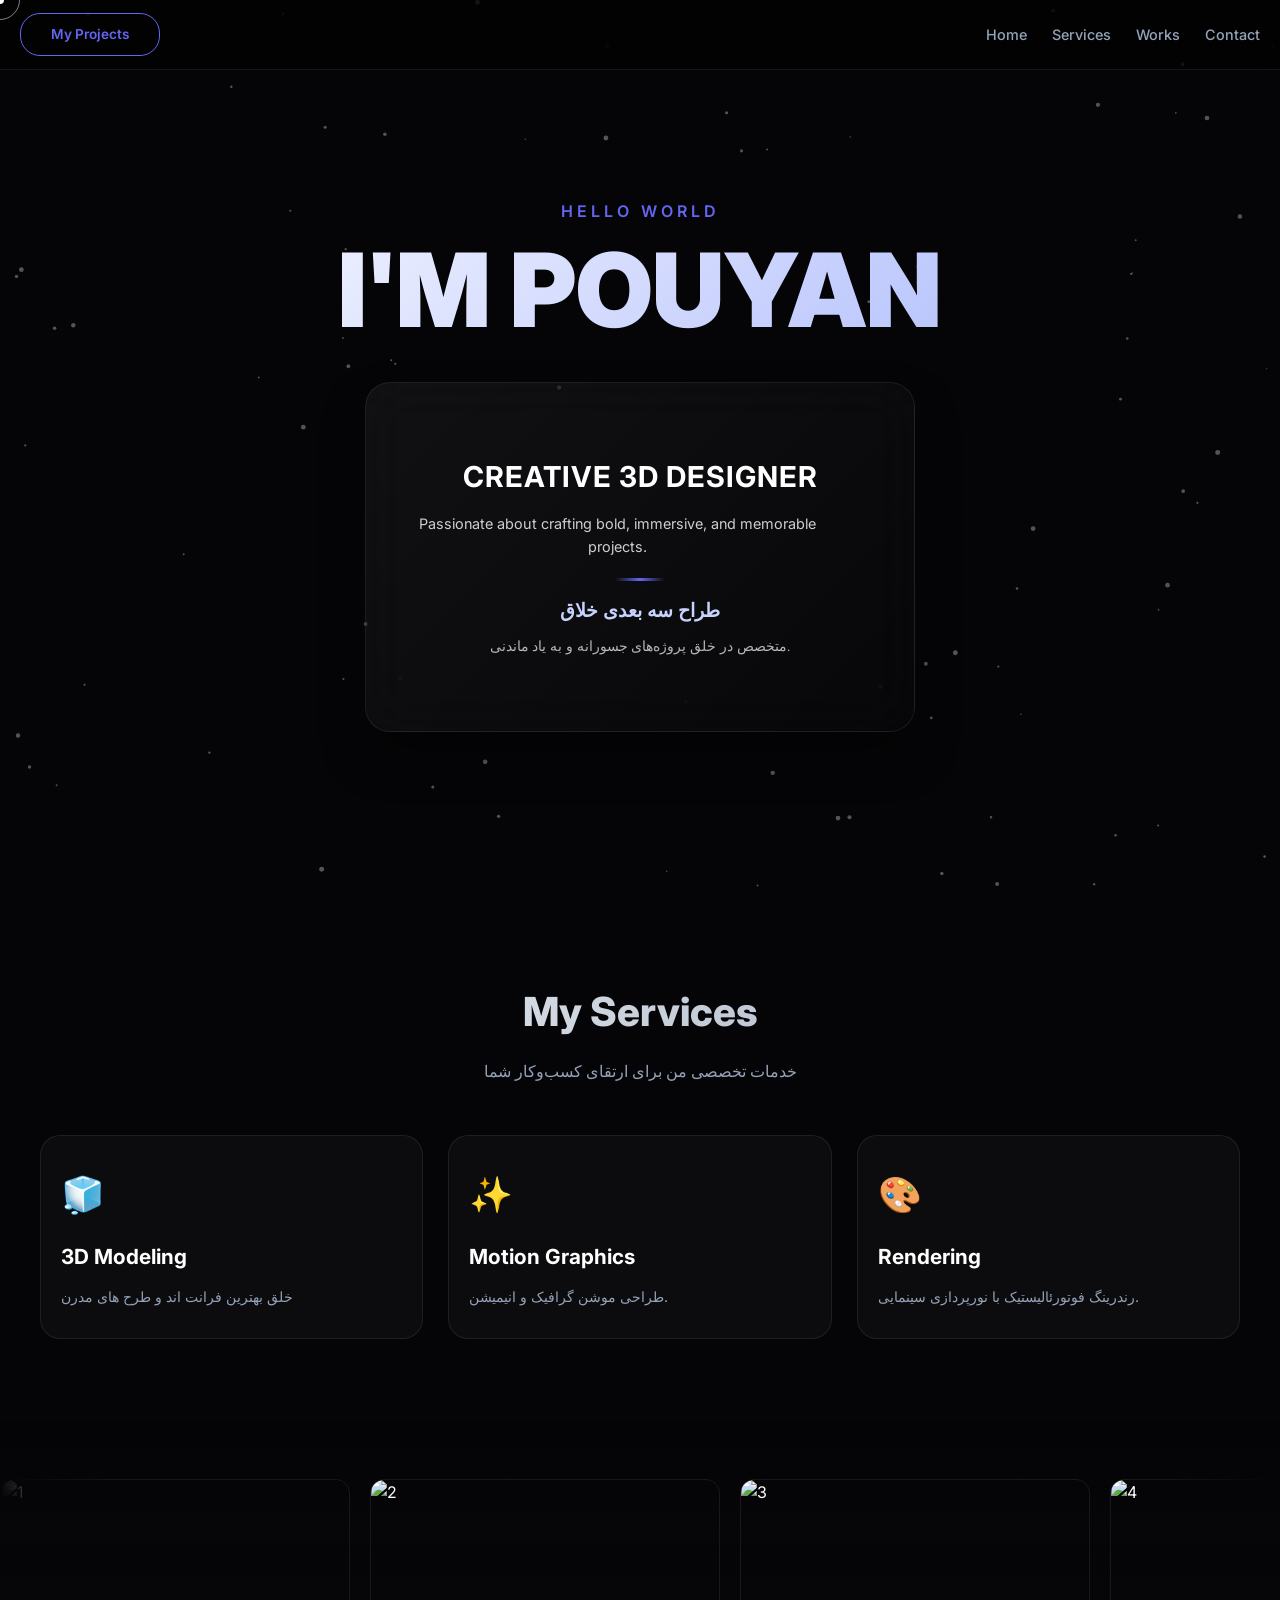
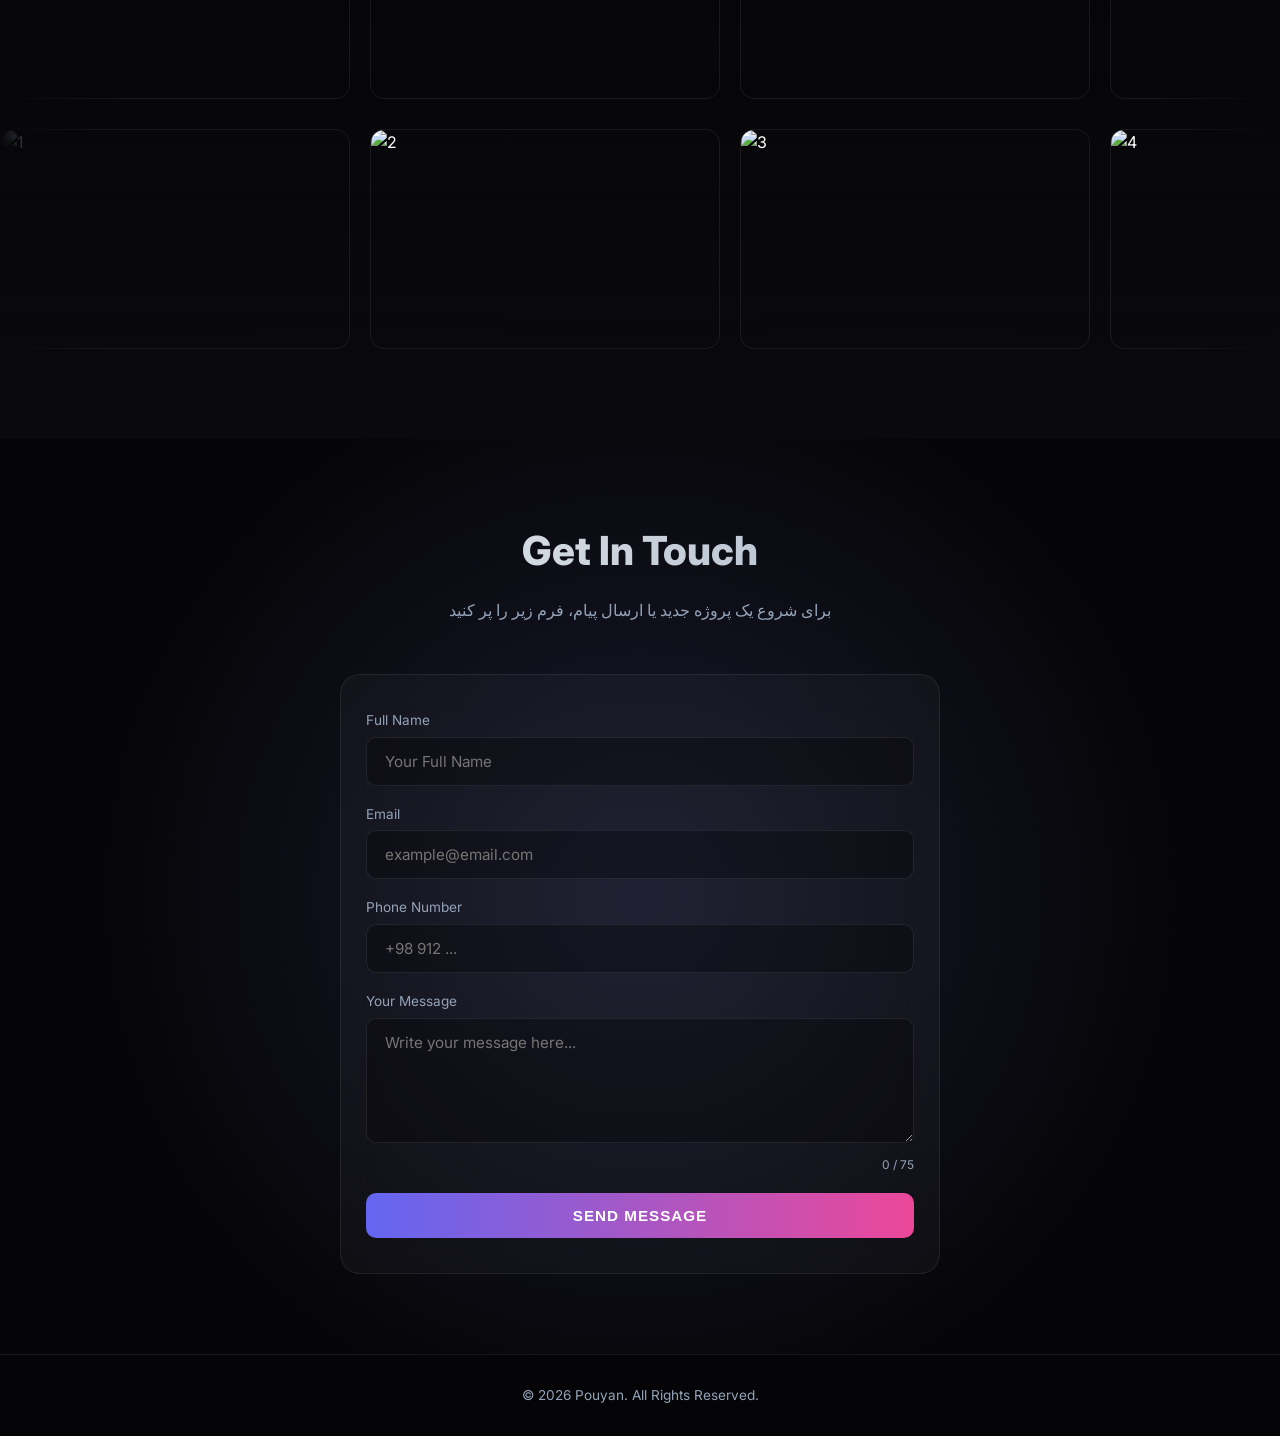
==== commit 6757e304: "Add files via upload" ====
--- a/index.html
+++ b/index.html
@@ -48,9 +48,9 @@
     #particles-canvas { position: fixed; top: 0; left: 0; width: 100%; height: 100%; z-index: -1; opacity: 0.8; }
 
     /* Navigation */
-    .main-navigation { position: fixed; top: 0; left: 0; width: 100%; height: var(--nav-height); padding: 0 20px; display: flex; justify-content: space-between; align-items: center; z-index: 1000; background: rgba(5, 5, 7, 0.8); backdrop-filter: blur(20px); border-bottom: 1px solid var(--glass-border); transition: var(--transition-smooth); }
+    .main-navigation { position: fixed; top: 0; left: 0; width: 100%; height: var(--nav-height); padding: 0 20px; display: flex; justify-content: space-between; align-items: center; z-index: 1000; background: rgba(0, 0, 0, 0.498); backdrop-filter: blur(20px); border-bottom: 1px solid var(--glass-border); transition: var(--transition-smooth);  }
     .nav-left { display: flex; align-items: center; gap: 15px; }
-    .project-btn { padding: 8px 18px; background: transparent; border: 1px solid var(--accent-color); color: var(--accent-color); border-radius: 20px; font-weight: 600; font-size: 0.85rem; text-decoration: none; transition: var(--transition-smooth); white-space: nowrap; }
+    .project-btn { padding: 10px 30px; background: transparent; border: 1px solid var(--accent-color); color: var(--accent-color); border-radius: 20px; font-weight: 600; font-size: 0.85rem; text-decoration: none; transition: var(--transition-smooth); white-space: nowrap; }
     .project-btn:hover { background: var(--accent-color); color: #fff; box-shadow: 0 0 15px var(--accent-glow); }
     .logo { font-weight: 800; font-size: 1.5rem; letter-spacing: 2px; color: #fff; text-transform: uppercase; position: relative; text-decoration: none; }
     .logo span { color: var(--accent-color); }
@@ -61,12 +61,12 @@
     .nav-link:hover::after { width: 100%; }
     .mobile-menu-btn { display: none; flex-direction: column; gap: 6px; background: none; border: none; z-index: 1002; padding: 5px; }
     .bar { width: 28px; height: 2px; background-color: white; transition: var(--transition-smooth); }
-    @media (max-width: 900px) {
+    @media (max-width: 768px) {
         .nav-links { position: fixed; top: 0; right: -100%; width: 100%; height: 100vh; background: rgba(5, 5, 7, 0.98); backdrop-filter: blur(30px); flex-direction: column; justify-content: center; align-items: center; transition: 0.5s cubic-bezier(0.77, 0, 0.175, 1); z-index: 1001; gap: 35px; }
         .nav-links.active { right: 0; }
         .mobile-menu-btn { display: flex; }
         .nav-link { font-size: 1.6rem; }
-        .project-btn { font-size: 1.1rem; padding: 12px 30px; }
+        .project-btn { font-size: 1rem; padding: 10px 25px; }
         .mobile-menu-btn.active .bar:nth-child(1) { transform: translateY(8px) rotate(45deg); }
         .mobile-menu-btn.active .bar:nth-child(2) { opacity: 0; }
         .mobile-menu-btn.active .bar:nth-child(3) { transform: translateY(-8px) rotate(-45deg); }
@@ -131,7 +131,7 @@
     .reveal { opacity: 0; transform: translateY(30px); transition: all 0.8s ease; }
     .reveal.active { opacity: 1; transform: translateY(0); }
 
-    @media (max-width: 480px) {
+    @media (max-width: 768px) {
         :root { --nav-height: 60px; }
         .logo { font-size: 1.2rem; }
         .project-btn { padding: 6px 12px; font-size: 0.75rem; }
@@ -148,8 +148,8 @@
     
     <nav class="main-navigation">
         <div class="nav-left">
-            <a href="./project.html" class="project-btn hover-trigger">Projects</a>
-            <a href="#" class="logo">POUYAN<span>.</span></a>
+            <a href="./project.html" class="project-btn hover-trigger">My Projects</a>
+  
         </div>
         <ul class="nav-links">
             <li><a href="#hero" class="nav-link hover-trigger">Home</a></li>
@@ -187,7 +187,7 @@
             <div class="service-card reveal hover-trigger">
                 <div class="service-icon">🧊</div>
                 <h3 class="service-title">3D Modeling</h3>
-                <p class="service-desc">خلق مدل‌های سه بعدی با جزئیات بالا.</p>
+                <p class="service-desc">خلق بهترین فرانت اند و طرح های مدرن</p>
             </div>
             <div class="service-card reveal hover-trigger">
                 <div class="service-icon">✨</div>
@@ -202,39 +202,46 @@
         </div>
     </section>
 
+
+    <!-- گالری -->
     <section id="gallery" class="gallery-section">
+        <!-- افکت اسکرول مارکئو -->
         <div class="marquee-container">
+            <!-- افکت مارکیو -->
             <div class="marquee-content">
-                <div class="marquee-item hover-trigger"><img src="https://mwallpaper.ir/wp-content/uploads/2017/02/%D8%B9%DA%A9%D8%B3-%D9%BE%D8%B1%D9%88%D9%81%D8%A7%DB%8C%D9%84-%D8%AE%D9%84%D8%A8%D8%A7%D9%86-%D8%AC%D8%AA-%D8%AC%D9%86%DA%AF%D9%86%D8%AF%D9%87-768x432.jpg?v=1772821181" alt="Work 1"></div>
-                <div class="marquee-item hover-trigger"><img src="https://mwallpaper.ir/wp-content/uploads/2017/02/%D9%88%D8%A7%D9%84%D9%BE%DB%8C%D9%BE%D8%B1-%D9%87%D9%88%D8%A7%D9%BE%DB%8C%D9%85%D8%A7%DB%8C-%D8%B4%DA%A9%D8%A7%D8%B1%DB%8C-F-22-768x512.jpg?v=1757542283" alt="Work 2"></div>
-                <div class="marquee-item hover-trigger"><img src="https://mwallpaper.ir/wp-content/uploads/2017/02/%D9%87%D9%88%D8%A7%D9%BE%DB%8C%D9%85%D8%A7%DB%8C-%D8%AC%D9%86%DA%AF%D9%86%D8%AF%D9%87-%D8%B3%D9%88%D8%AE%D9%88-34-%D8%B1%D9%88%D8%B3%DB%8C-768x512.jpg?v=1772821187" alt="Work 3"></div>
-                <div class="marquee-item hover-trigger"><img src="https://mwallpaper.ir/wp-content/uploads/2017/02/Lockheed-Martin-F16-768x432.jpg?v=1772821189" alt="Work 4"></div>
-                <div class="marquee-item hover-trigger"><img src="https://mwallpaper.ir/wp-content/uploads/2017/02/%D8%AC%D9%86%DA%AF%D9%86%D8%AF%D9%87-%D9%87%D8%A7%DB%8C-f16-%D8%A8%D8%B1-%D9%81%D8%B1%D8%A7%D8%B2-%D8%A7%D8%A8%D8%B1%D9%87%D8%A7-768x480.jpg?v=1714755775" alt="Work 5"></div>
-                <div class="marquee-item hover-trigger"><img src="https://mwallpaper.ir/wp-content/uploads/2017/02/%D8%AC%D9%86%DA%AF%D9%86%D8%AF%D9%87-f16-768x432.jpg?v=1714755770" alt="Work 6"></div>
-                <!-- Tkrar -->
-                <div class="marquee-item hover-trigger"><img src="https://mwallpaper.ir/wp-content/uploads/2017/02/%D8%B9%DA%A9%D8%B3-%D9%BE%D8%B1%D9%88%D9%81%D8%A7%DB%8C%D9%84-%D8%AE%D9%84%D8%A8%D8%A7%D9%86-%D8%AC%D8%AA-%D8%AC%D9%86%DA%AF%D9%86%D8%AF%D9%87-768x432.jpg?v=1772821181" alt="Work 1"></div>
-                <div class="marquee-item hover-trigger"><img src="https://mwallpaper.ir/wp-content/uploads/2017/02/%D9%88%D8%A7%D9%84%D9%BE%DB%8C%D9%BE%D8%B1-%D9%87%D9%88%D8%A7%D9%BE%DB%8C%D9%85%D8%A7%DB%8C-%D8%B4%DA%A9%D8%A7%D8%B1%DB%8C-F-22-768x512.jpg?v=1757542283" alt="Work 2"></div>
-                <div class="marquee-item hover-trigger"><img src="https://mwallpaper.ir/wp-content/uploads/2017/02/%D9%87%D9%88%D8%A7%D9%BE%DB%8C%D9%85%D8%A7%DB%8C-%D8%AC%D9%86%DA%AF%D9%86%D8%AF%D9%87-%D8%B3%D9%88%D8%AE%D9%88-34-%D8%B1%D9%88%D8%B3%DB%8C-768x512.jpg?v=1772821187" alt="Work 3"></div>
-                <div class="marquee-item hover-trigger"><img src="https://mwallpaper.ir/wp-content/uploads/2017/02/Lockheed-Martin-F16-768x432.jpg?v=1772821189" alt="Work 4"></div>
-                <div class="marquee-item hover-trigger"><img src="https://mwallpaper.ir/wp-content/uploads/2017/02/%D8%AC%D9%86%DA%AF%D9%86%D8%AF%D9%87-%D9%87%D8%A7%DB%8C-f16-%D8%A8%D8%B1-%D9%81%D8%B1%D8%A7%D8%B2-%D8%A7%D8%A8%D8%B1%D9%87%D8%A7-768x480.jpg?v=1714755775" alt="Work 5"></div>
-                <div class="marquee-item hover-trigger"><img src="https://mwallpaper.ir/wp-content/uploads/2017/02/%D8%AC%D9%86%DA%AF%D9%86%D8%AF%D9%87-f16-768x432.jpg?v=1714755770" alt="Work 6"></div>
-            </div>
-        </div>
+                <div class="marquee-item hover-trigger"><img src="" alt="1"></div>
+                <div class="marquee-item hover-trigger"><img src="" alt="2"></div>
+                <div class="marquee-item hover-trigger"><img src="" alt="3"></div>
+                <div class="marquee-item hover-trigger"><img src="" alt="4"></div>
+                <div class="marquee-item hover-trigger"><img src="" alt="5"></div>
+                <div class="marquee-item hover-trigger"><img src="" alt="6"></div>
+                <!-- تکرار -->
+                <div class="marquee-item hover-trigger"><img src="" alt="1"></div>
+                <div class="marquee-item hover-trigger"><img src="" alt="2"></div>
+                <div class="marquee-item hover-trigger"><img src="" alt="3"></div>
+                <div class="marquee-item hover-trigger"><img src="" alt="4"></div>
+                <div class="marquee-item hover-trigger"><img src="" alt="5"></div>
+                <div class="marquee-item hover-trigger"><img src="" alt="6"></div>
+            </div>
+        </div>
+        <!-- افکت اسکرول مارکئو معکوس -->
         <div class="marquee-container">
+            <!-- افکت مارکیو سه بعدی -->
             <div class="marquee-content reverse">
-                <div class="marquee-item hover-trigger"><img src="https://mwallpaper.ir/wp-content/uploads/2024/10/%D8%AC%D9%86%D8%B3%DB%8C%D8%B3-X-Gran-Berlinetta-%D9%86%D8%A7%D8%B1%D9%86%D8%AC%DB%8C-768x432.jpg?v=1729021739" alt="3D 1"></div>
-                <div class="marquee-item hover-trigger"><img src="https://mwallpaper.ir/wp-content/uploads/2023/01/%D9%88%D8%A7%D9%84%D9%BE%DB%8C%D9%BE%D8%B1-%D9%84%D8%A7%D9%85%D8%A8%D9%88%D8%B1%DA%AF%DB%8C%D9%86%DB%8C-%D8%A8%D8%A7-%DA%A9%DB%8C%D9%81%DB%8C%D8%AA-4K-1536x864.jpg?v=1674508029" alt="3D 2"></div>
-                <div class="marquee-item hover-trigger"><img src="https://mwallpaper.ir/wp-content/uploads/2023/01/%D8%B9%DA%A9%D8%B3-%D8%A8%D8%A7%DA%A9%DB%8C%D9%81%DB%8C%D8%AA-%D9%84%D8%A7%D9%85%D8%A8%D9%88%D8%B1%DA%AF%DB%8C%D9%86%DB%8C-%D8%A8%D8%A7-%D8%AA%D9%85-%D8%B5%D9%88%D8%B1%D8%AA%DB%8C-1536x864.jpg?v=1674507674" alt="3D 3"></div>
-                <div class="marquee-item hover-trigger"><img src="https://mwallpaper.ir/wp-content/uploads/2022/01/%D8%A8%DA%A9-%DA%AF%D8%B1%D8%A7%D9%86%D8%AF-%DA%A9%D8%A7%D9%85%D9%BE%DB%8C%D9%88%D8%AA%D8%B1-%D9%85%D8%A7%D8%B4%DB%8C%D9%86-740Li-1536x960.jpeg?v=1642542440" alt="3D 4"></div>
-                <div class="marquee-item hover-trigger"><img src="https://mwallpaper.ir/wp-content/uploads/2022/04/%D8%B9%DA%A9%D8%B3-%D9%85%D8%A7%D8%B4%DB%8C%D9%86-%D9%85%D8%B1%D8%B3%D8%AF%D8%B3-%D8%A8%D9%86%D8%B2-%D8%B2%D8%B1%D8%AF-%D8%B1%D9%86%DA%AF-%D8%A8%D8%A7-%DA%A9%DB%8C%D9%81%DB%8C%D8%AA-4K-768x432.jpg?v=1649099065" alt="3D 5"></div>
-                <!-- Tkrar -->
-                <div class="marquee-item hover-trigger"><img src="https://mwallpaper.ir/wp-content/uploads/2024/10/%D8%AC%D9%86%D8%B3%DB%8C%D8%B3-X-Gran-Berlinetta-%D9%86%D8%A7%D8%B1%D9%86%D8%AC%DB%8C-768x432.jpg?v=1729021739" alt="3D 1"></div>
-                <div class="marquee-item hover-trigger"><img src="https://mwallpaper.ir/wp-content/uploads/2023/01/%D9%88%D8%A7%D9%84%D9%BE%DB%8C%D9%BE%D8%B1-%D9%84%D8%A7%D9%85%D8%A8%D9%88%D8%B1%DA%AF%DB%8C%D9%86%DB%8C-%D8%A8%D8%A7-%DA%A9%DB%8C%D9%81%DB%8C%D8%AA-4K-1536x864.jpg?v=1674508029" alt="3D 2"></div>
-                <div class="marquee-item hover-trigger"><img src="https://mwallpaper.ir/wp-content/uploads/2023/01/%D8%B9%DA%A9%D8%B3-%D8%A8%D8%A7%DA%A9%DB%8C%D9%81%DB%8C%D8%AA-%D9%84%D8%A7%D9%85%D8%A8%D9%88%D8%B1%DA%AF%DB%8C%D9%86%DB%8C-%D8%A8%D8%A7-%D8%AA%D9%85-%D8%B5%D9%88%D8%B1%D8%AA%DB%8C-1536x864.jpg?v=1674507674" alt="3D 3"></div>
-                <div class="marquee-item hover-trigger"><img src="https://mwallpaper.ir/wp-content/uploads/2022/01/%D8%A8%DA%A9-%DA%AF%D8%B1%D8%A7%D9%86%D8%AF-%DA%A9%D8%A7%D9%85%D9%BE%DB%8C%D9%88%D8%AA%D8%B1-%D9%85%D8%A7%D8%B4%DB%8C%D9%86-740Li-1536x960.jpeg?v=1642542440" alt="3D 4"></div>
-                <div class="marquee-item hover-trigger"><img src="https://mwallpaper.ir/wp-content/uploads/2022/04/%D8%B9%DA%A9%D8%B3-%D9%85%D8%A7%D8%B4%DB%8C%D9%86-%D9%85%D8%B1%D8%B3%D8%AF%D8%B3-%D8%A8%D9%86%D8%B2-%D8%B2%D8%B1%D8%AF-%D8%B1%D9%86%DA%AF-%D8%A8%D8%A7-%DA%A9%DB%8C%D9%81%DB%8C%D8%AA-4K-768x432.jpg?v=1649099065" alt="3D 5"></div>
-          
-  </div>
+                <div class="marquee-item hover-trigger"><img src="" alt="1"></div>
+                <div class="marquee-item hover-trigger"><img src="" alt="2"></div>
+                <div class="marquee-item hover-trigger"><img src="" alt="3"></div>
+                <div class="marquee-item hover-trigger"><img src="" alt="4"></div>
+                <div class="marquee-item hover-trigger"><img src="" alt="5"></div>
+                <div class="marquee-item hover-trigger"><img src="" alt="6"></div>
+                <!-- تکرار -->
+                <div class="marquee-item hover-trigger"><img src="" alt="1"></div>
+                <div class="marquee-item hover-trigger"><img src="" alt="2"></div>
+                <div class="marquee-item hover-trigger"><img src="" alt="3"></div>
+                <div class="marquee-item hover-trigger"><img src="" alt="4"></div>
+                <div class="marquee-item hover-trigger"><img src="" alt="5"></div>
+                <div class="marquee-item hover-trigger"><img src="" alt="6"></div>
+            </div>
         </div>
     </section>
 
@@ -248,24 +255,24 @@
             <form id="messageForm" onsubmit="event.preventDefault(); validateAndSend();">
                 
                 <div class="form-group">
-                    <label for="fullName" style="display:block; margin-bottom:5px; color:var(--text-muted); font-size:0.85rem;">Full Name / نام و نام خانوادگی *</label>
+                    <label for="fullName" style="display:block; margin-bottom:5px; color:var(--text-muted); font-size:0.85rem;">Full Name</label>
                     <input type="text" id="fullName" name="fullName" class="form-input hover-trigger" placeholder="Your Full Name" required>
                 </div>
 
                 <div class="form-group">
-                    <label for="email" style="display:block; margin-bottom:5px; color:var(--text-muted); font-size:0.85rem;">Email / ایمیل (اختیاری)</label>
+                    <label for="email" style="display:block; margin-bottom:5px; color:var(--text-muted); font-size:0.85rem;">Email</label>
                     <input type="email" id="email" name="email" class="form-input hover-trigger" placeholder="example@email.com">
                 </div>
 
                 <div class="form-group">
-                    <label for="phone" style="display:block; margin-bottom:5px; color:var(--text-muted); font-size:0.85rem;">Phone Number / شماره تلفن *</label>
+                    <label for="phone" style="display:block; margin-bottom:5px; color:var(--text-muted); font-size:0.85rem;">Phone Number</label>
                     <input type="tel" id="phone" name="phone" class="form-input hover-trigger" placeholder="+98 912 ..." required pattern="[0-9+ -]{10,}">
                 </div>
 
                 <div class="form-group">
-                    <label for="messageText" style="display:block; margin-bottom:5px; color:var(--text-muted); font-size:0.85rem;">Your Message / متن پیام * (حداقل ۱۵۰ حرف)</label>
-                    <textarea id="messageText" name="messageText" class="form-input hover-trigger" rows="5" placeholder="Write your message here..." required minlength="150"></textarea>
-                    <small id="charCount" class="char-count">0 / 150</small>
+                    <label for="messageText" style="display:block; margin-bottom:5px; color:var(--text-muted); font-size:0.85rem;">Your Message</label>
+                    <textarea id="messageText" name="messageText" class="form-input hover-trigger" rows="5" placeholder="Write your message here..." required minlength="75"></textarea>
+                    <small id="charCount" class="char-count">0 / 75</small>
                 </div>
 
                 <button type="submit" class="submit-btn hover-trigger">Send Message</button>
@@ -276,7 +283,10 @@
     <footer>
         <p>&copy; 2026 Pouyan. All Rights Reserved.</p>
     </footer>
-
+<script type="module">
+    import { auth, db } from "./firebase-config.js";
+    console.log("✅ Firebase متصل شد به پروژه:", auth.app.options.projectId);
+</script>
     <script>
         // -----------------------------------------------------------
         // 1. نشانگر موس سفارشی
@@ -346,7 +356,7 @@
         const revealElements = document.querySelectorAll('.reveal');
         const revealOnScroll = () => {
             const windowHeight = window.innerHeight;
-            const elementVisible = 150;
+            const elementVisible = 75;
             revealElements.forEach((reveal) => {
                 const elementTop = reveal.getBoundingClientRect().top;
                 if (elementTop < windowHeight - elementVisible) {
@@ -426,8 +436,8 @@
             // شمارنده کاراکتر
             messageInput.addEventListener('input', function() {
                 const length = this.value.length;
-                charCountDisplay.textContent = `${length} / 150`;
-                charCountDisplay.className = length < 150 ? 'char-count error' : 'char-count success';
+                charCountDisplay.textContent = `${length} / 75`;
+                charCountDisplay.className = length < 75 ? 'char-count error' : 'char-count success';
             });
 
             function validateAndSend() {
@@ -439,8 +449,8 @@
                 // بررسی‌ها
                 if (!fullName) { alert('لطفاً نام و نام خانوادگی را وارد کنید.'); return; }
                 if (!phone) { alert('لطفاً شماره تلفن را وارد کنید.'); return; }
-                if (message.length < 150) { 
-                    alert('متن پیام باید حداقل شامل ۱۵۰ کاراکتر باشد.'); 
+                if (message.length < 75) { 
+                    alert('متن پیام باید حداقل شامل ۷۵ کاراکتر باشد.'); 
                     messageInput.focus(); 
                     return; 
                 }
@@ -467,7 +477,7 @@
 
                 // پاک کردن فرم (اختیاری)
                 form.reset();
-                charCountDisplay.textContent = "0 / 150";
+                charCountDisplay.textContent = "0 / 75";
                 charCountDisplay.className = 'char-count';
                 
                 // کاربر در همین صفحه می‌ماند و می‌تواند دوباره پیام بدهد
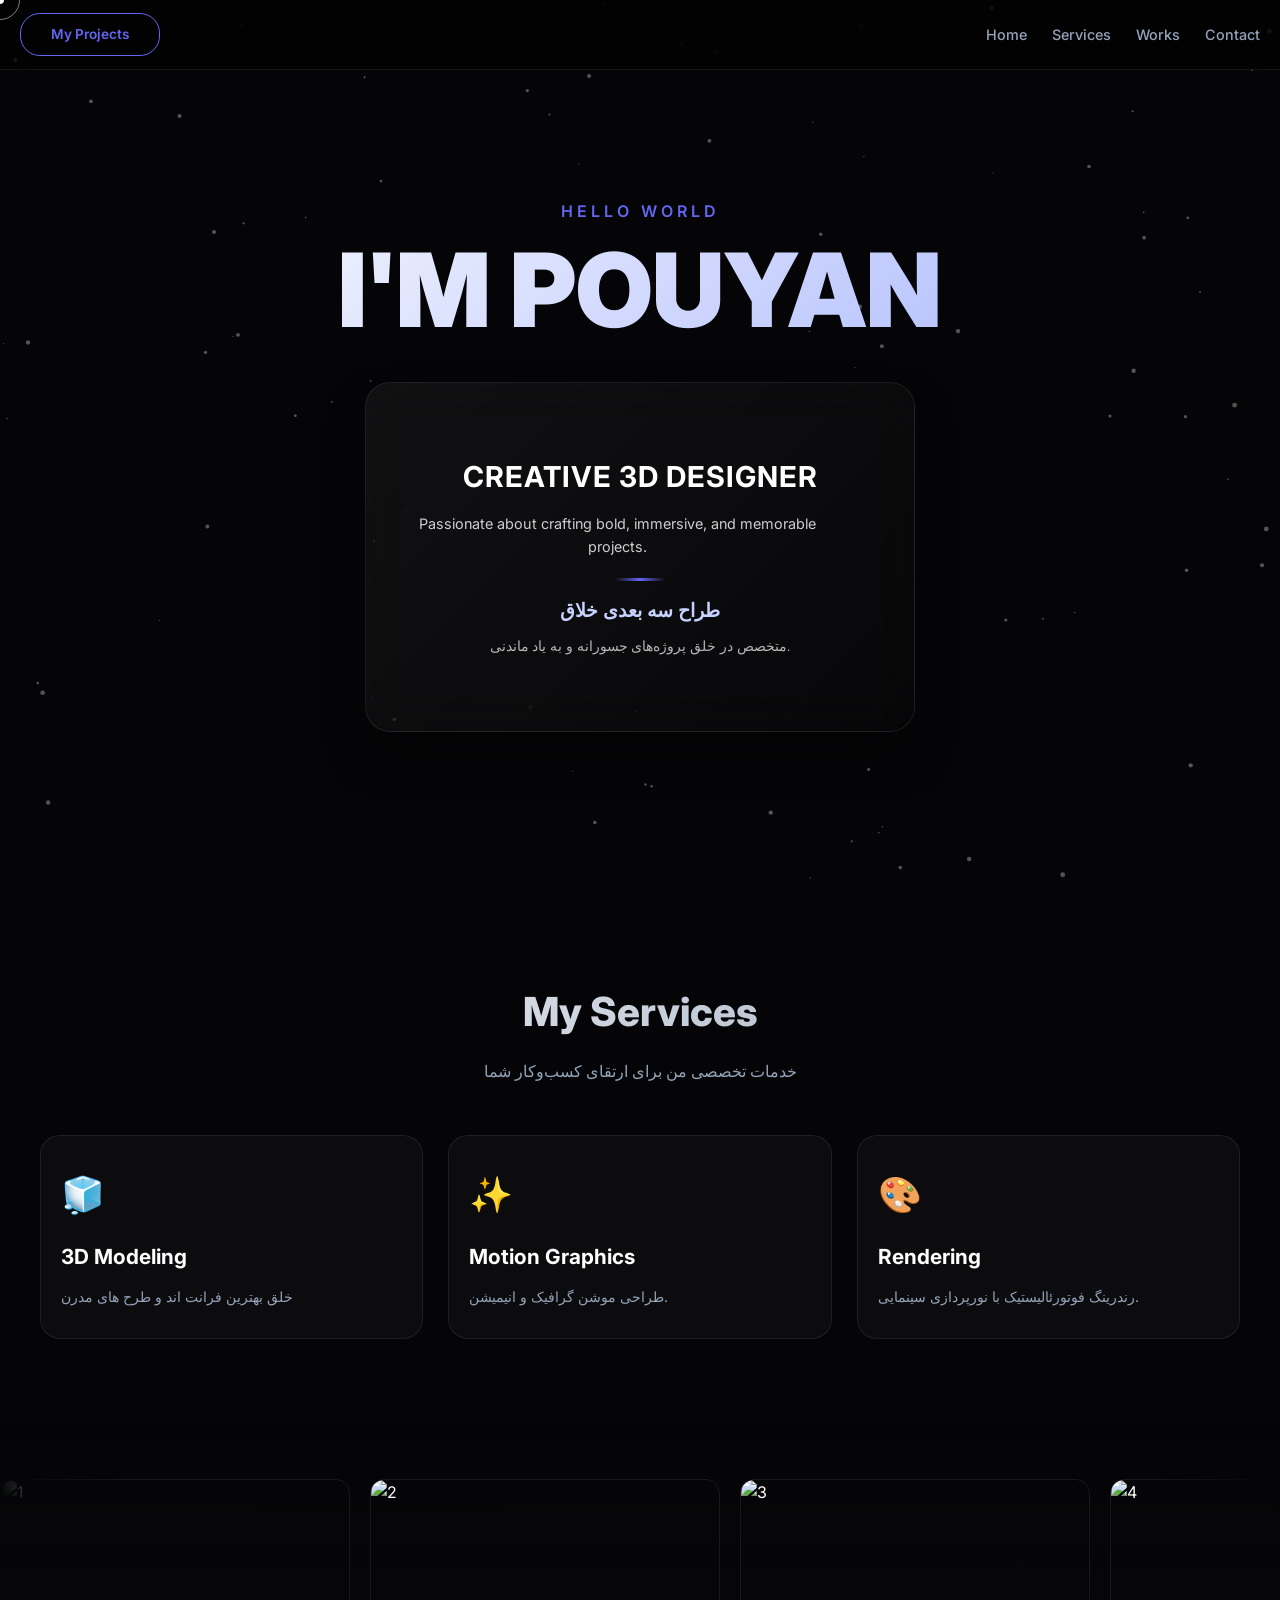
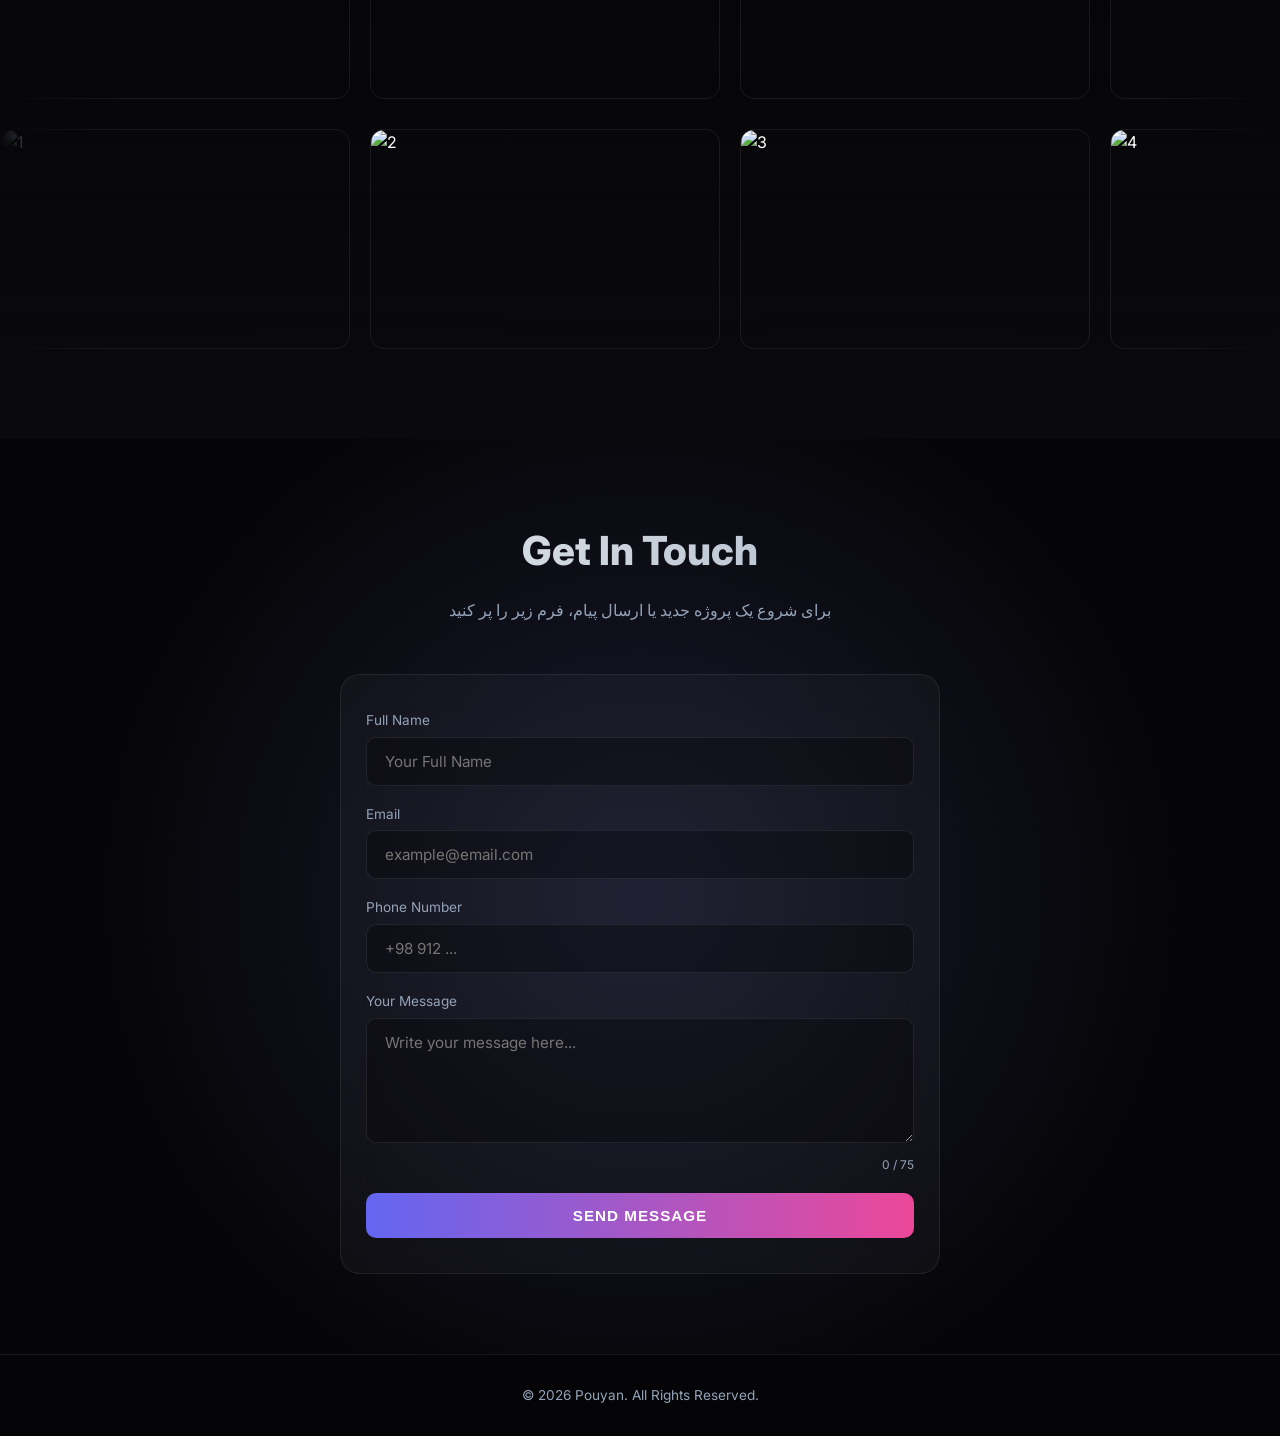
==== commit c4c02a65: "Add files via upload" ====
--- a/index.html
+++ b/index.html
@@ -284,7 +284,7 @@
         <p>&copy; 2026 Pouyan. All Rights Reserved.</p>
     </footer>
 <script type="module">
-    import { auth, db } from "./firebase-config.js";
+    import { auth, db } from "firebase-config.js";
     console.log("✅ Firebase متصل شد به پروژه:", auth.app.options.projectId);
 </script>
     <script>
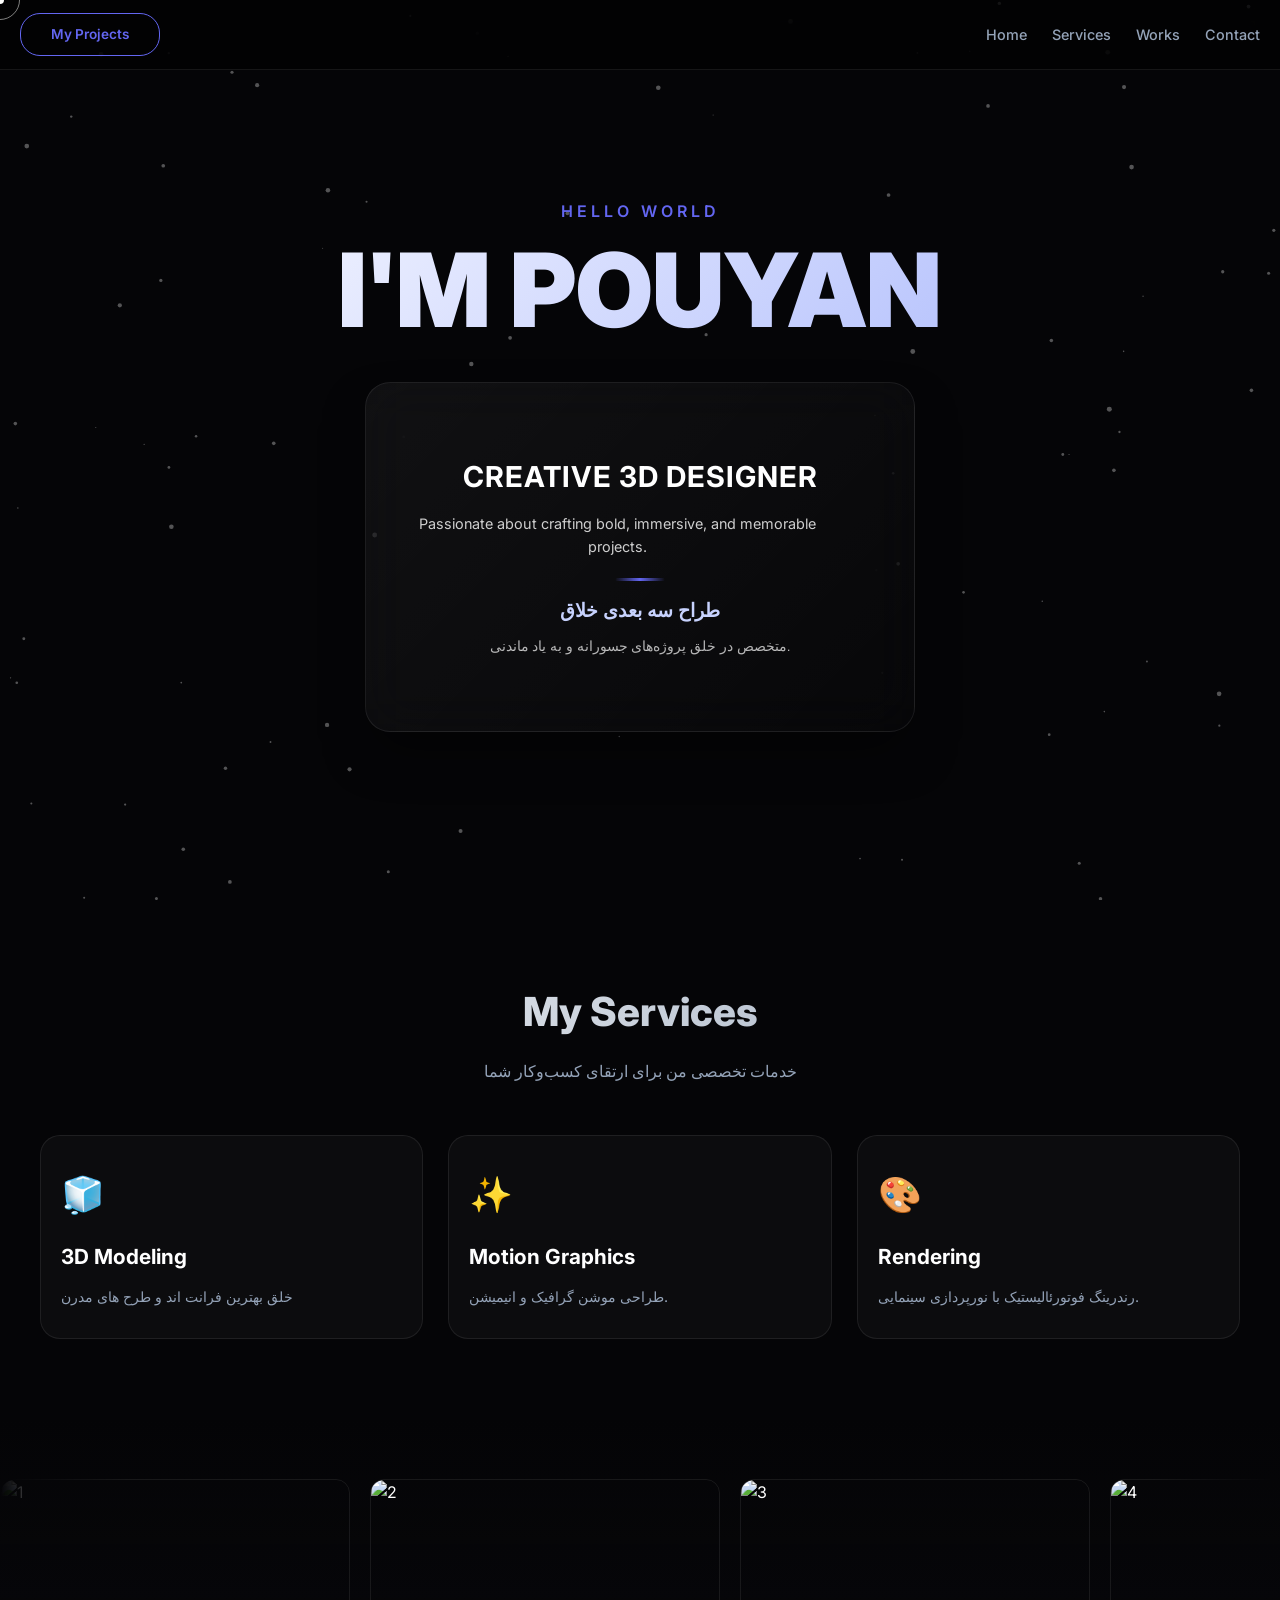
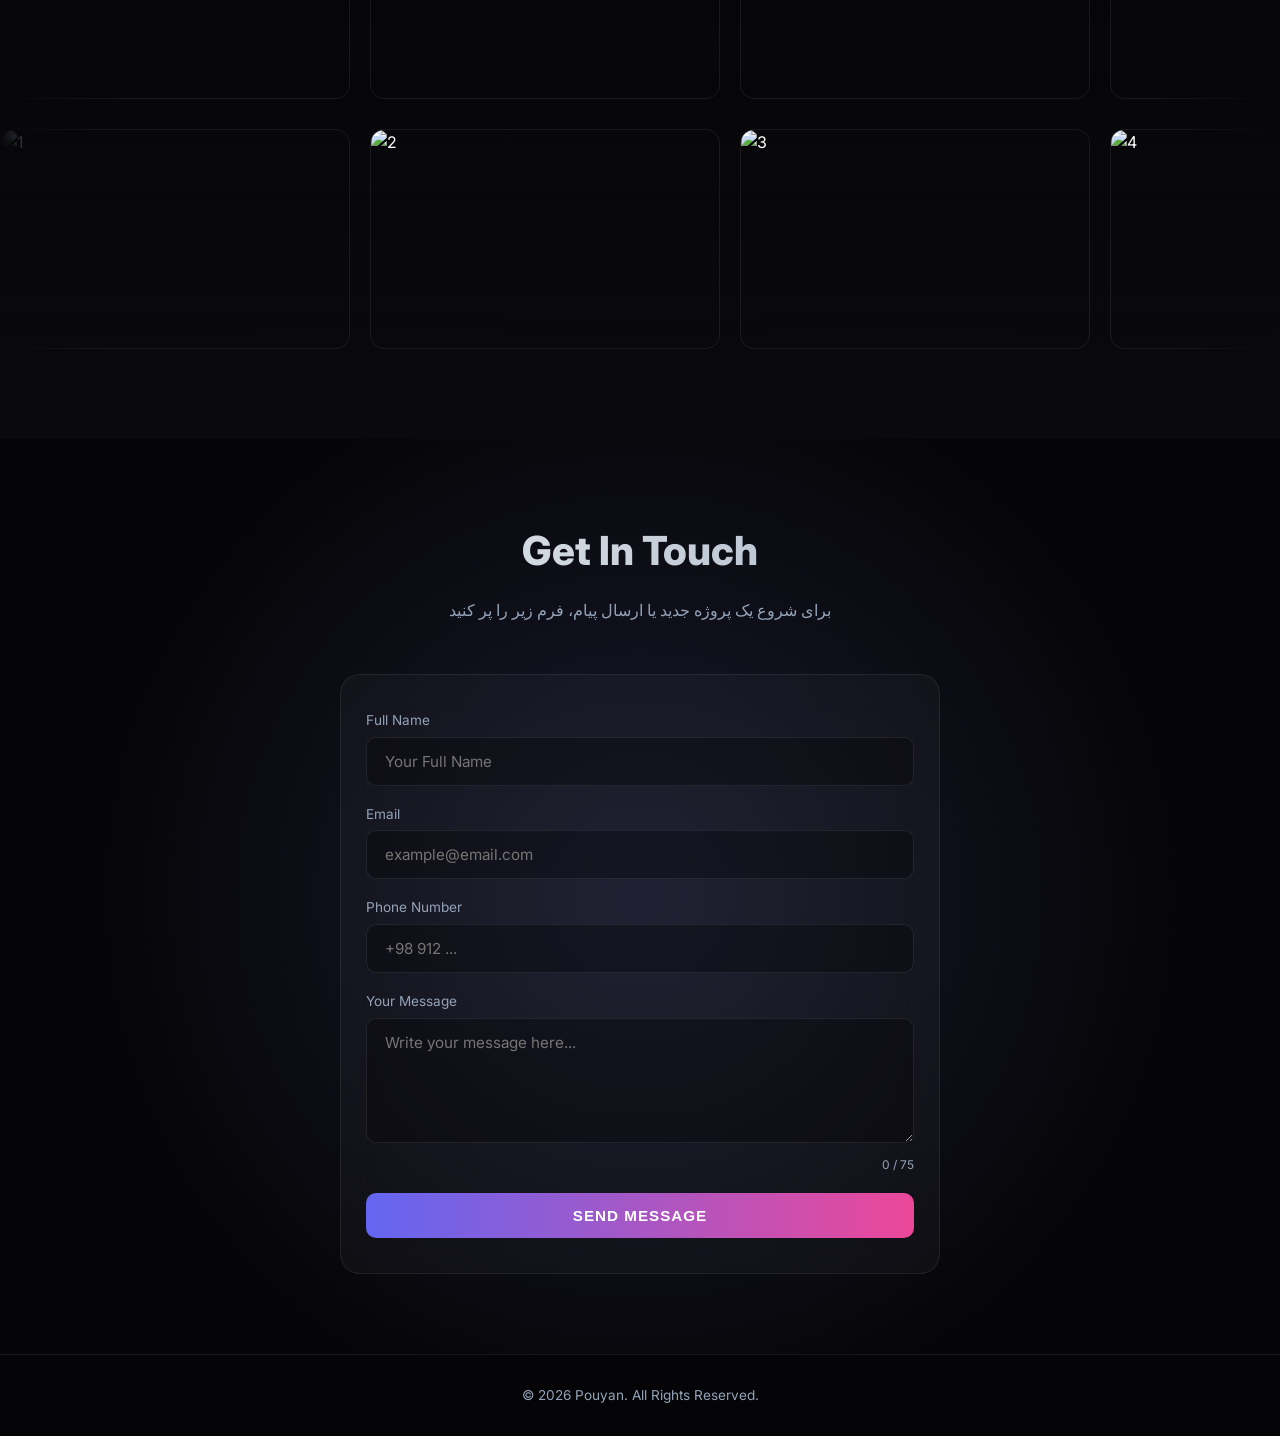
==== commit ea67a385: "Add files via upload" ====
--- a/index.html
+++ b/index.html
@@ -284,7 +284,7 @@
         <p>&copy; 2026 Pouyan. All Rights Reserved.</p>
     </footer>
 <script type="module">
-    import { auth, db } from "firebase-config.js";
+    import { auth, db } from "./firebase-config.js";
     console.log("✅ Firebase متصل شد به پروژه:", auth.app.options.projectId);
 </script>
     <script>
